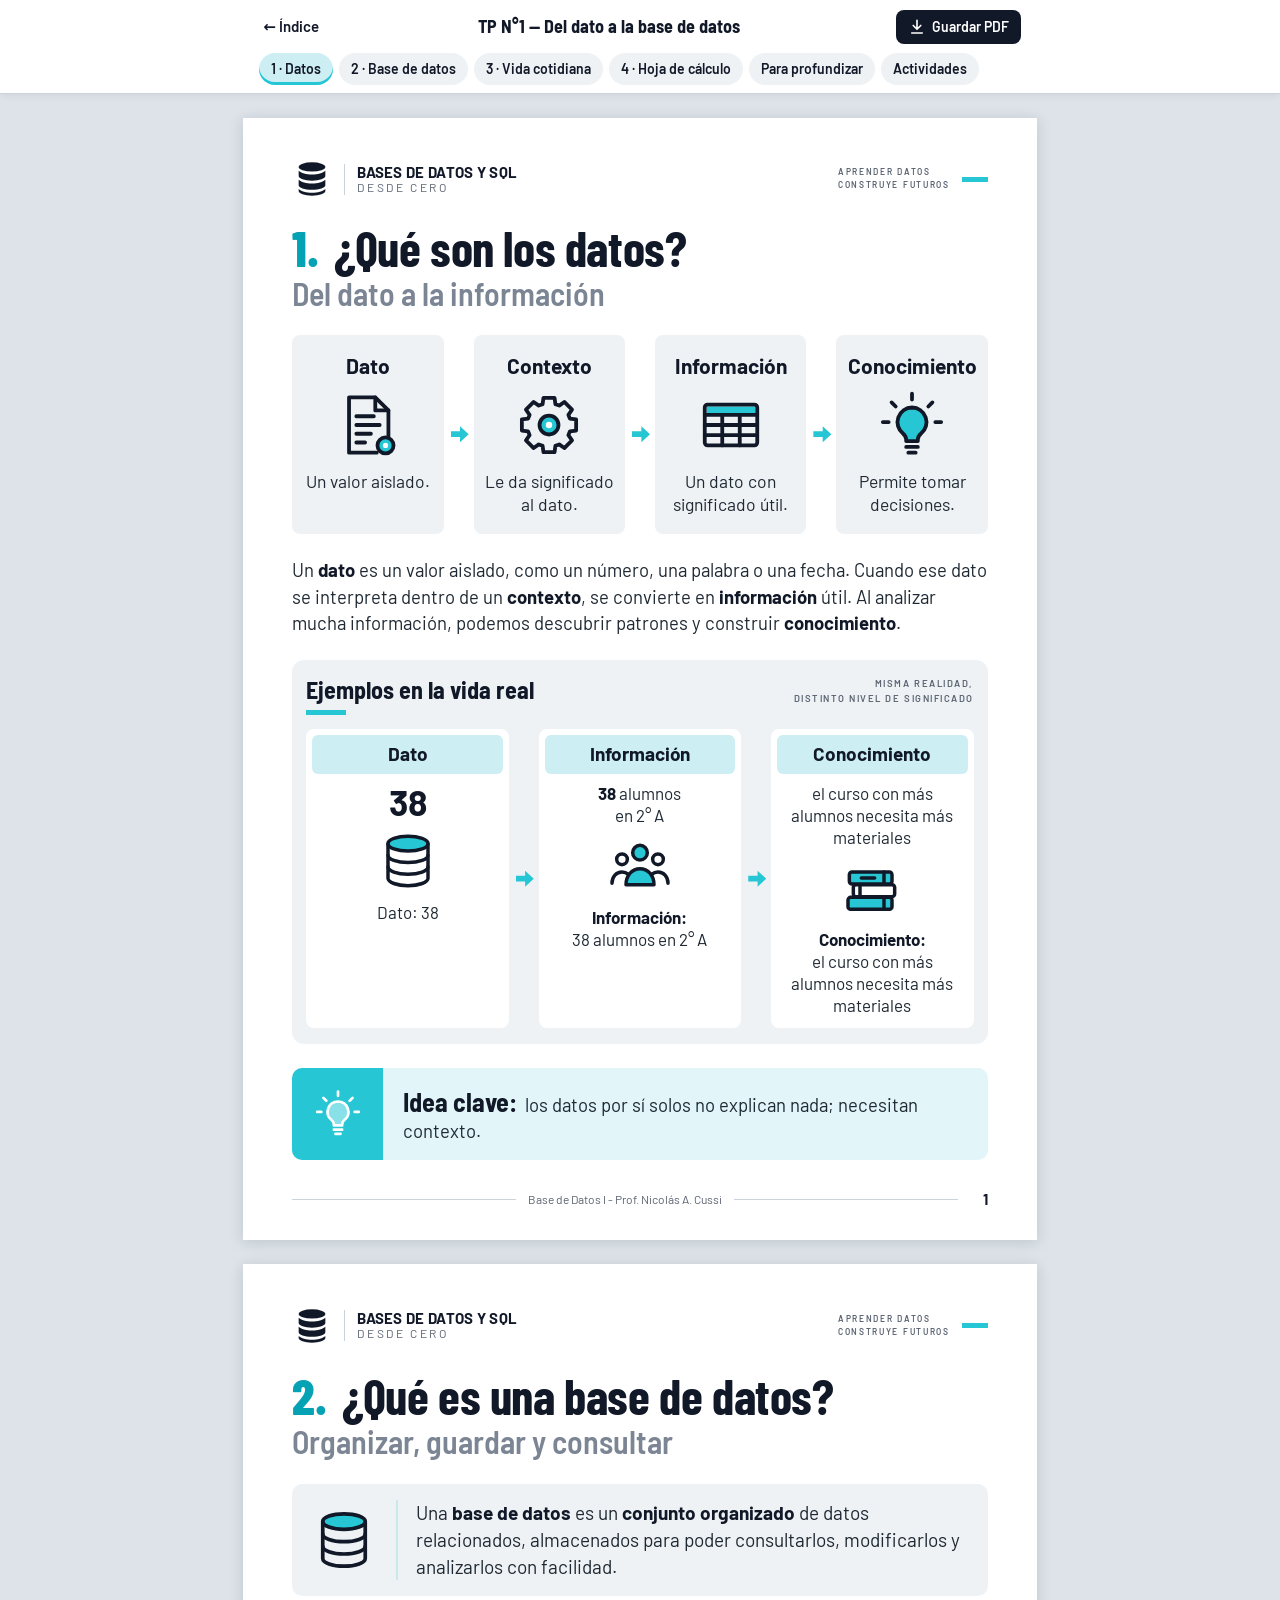
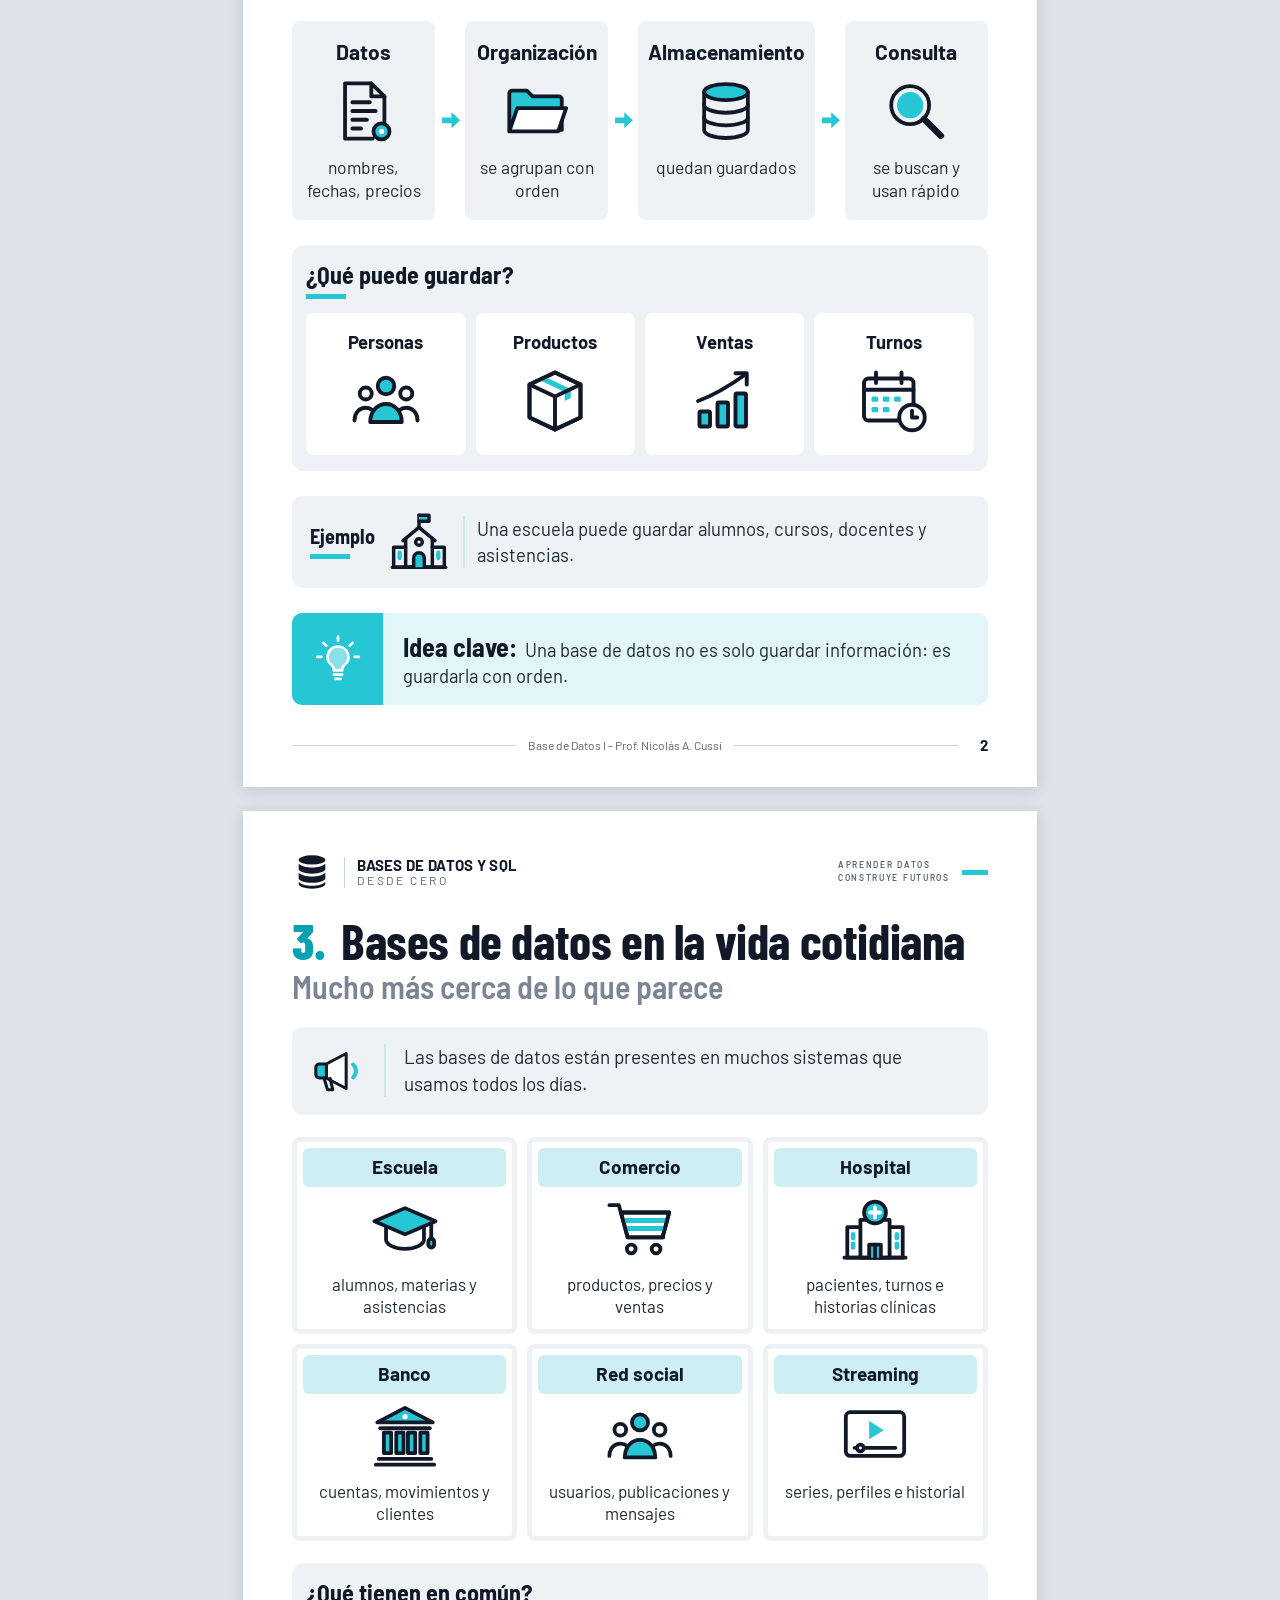
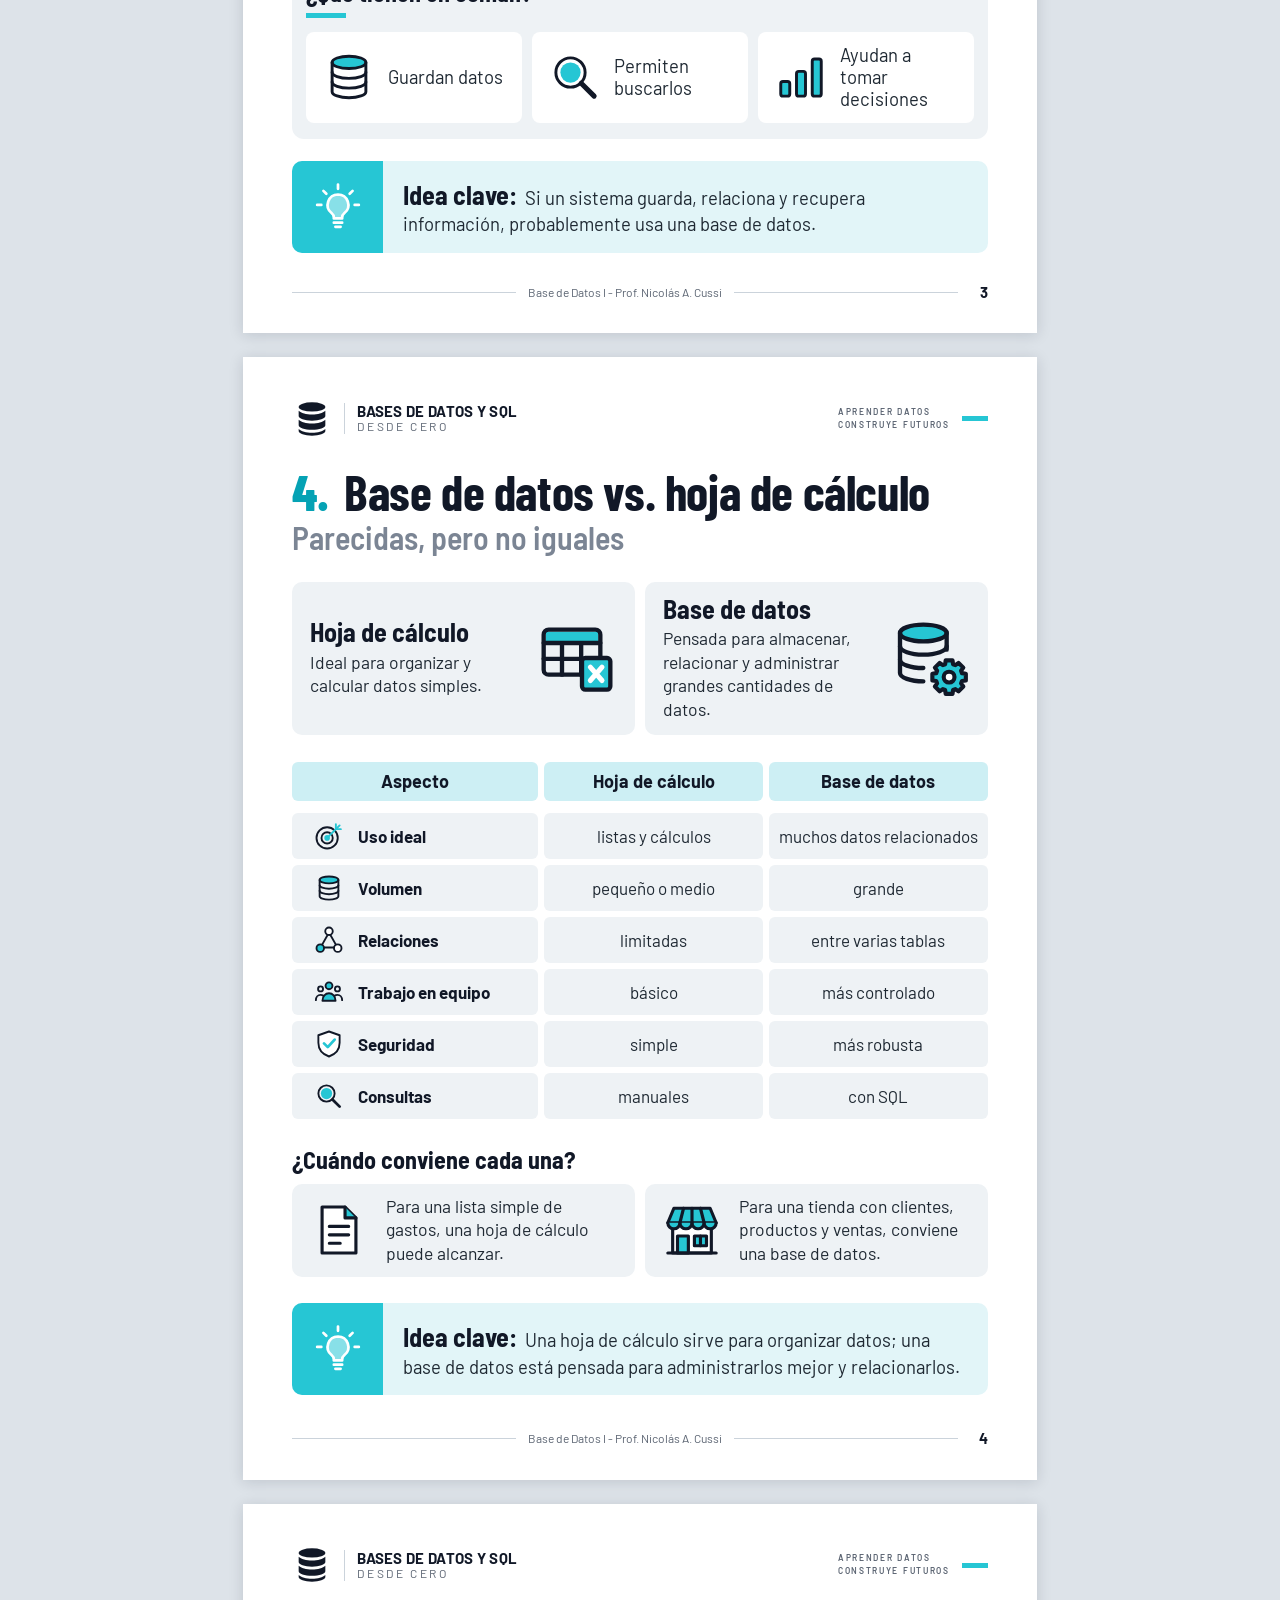
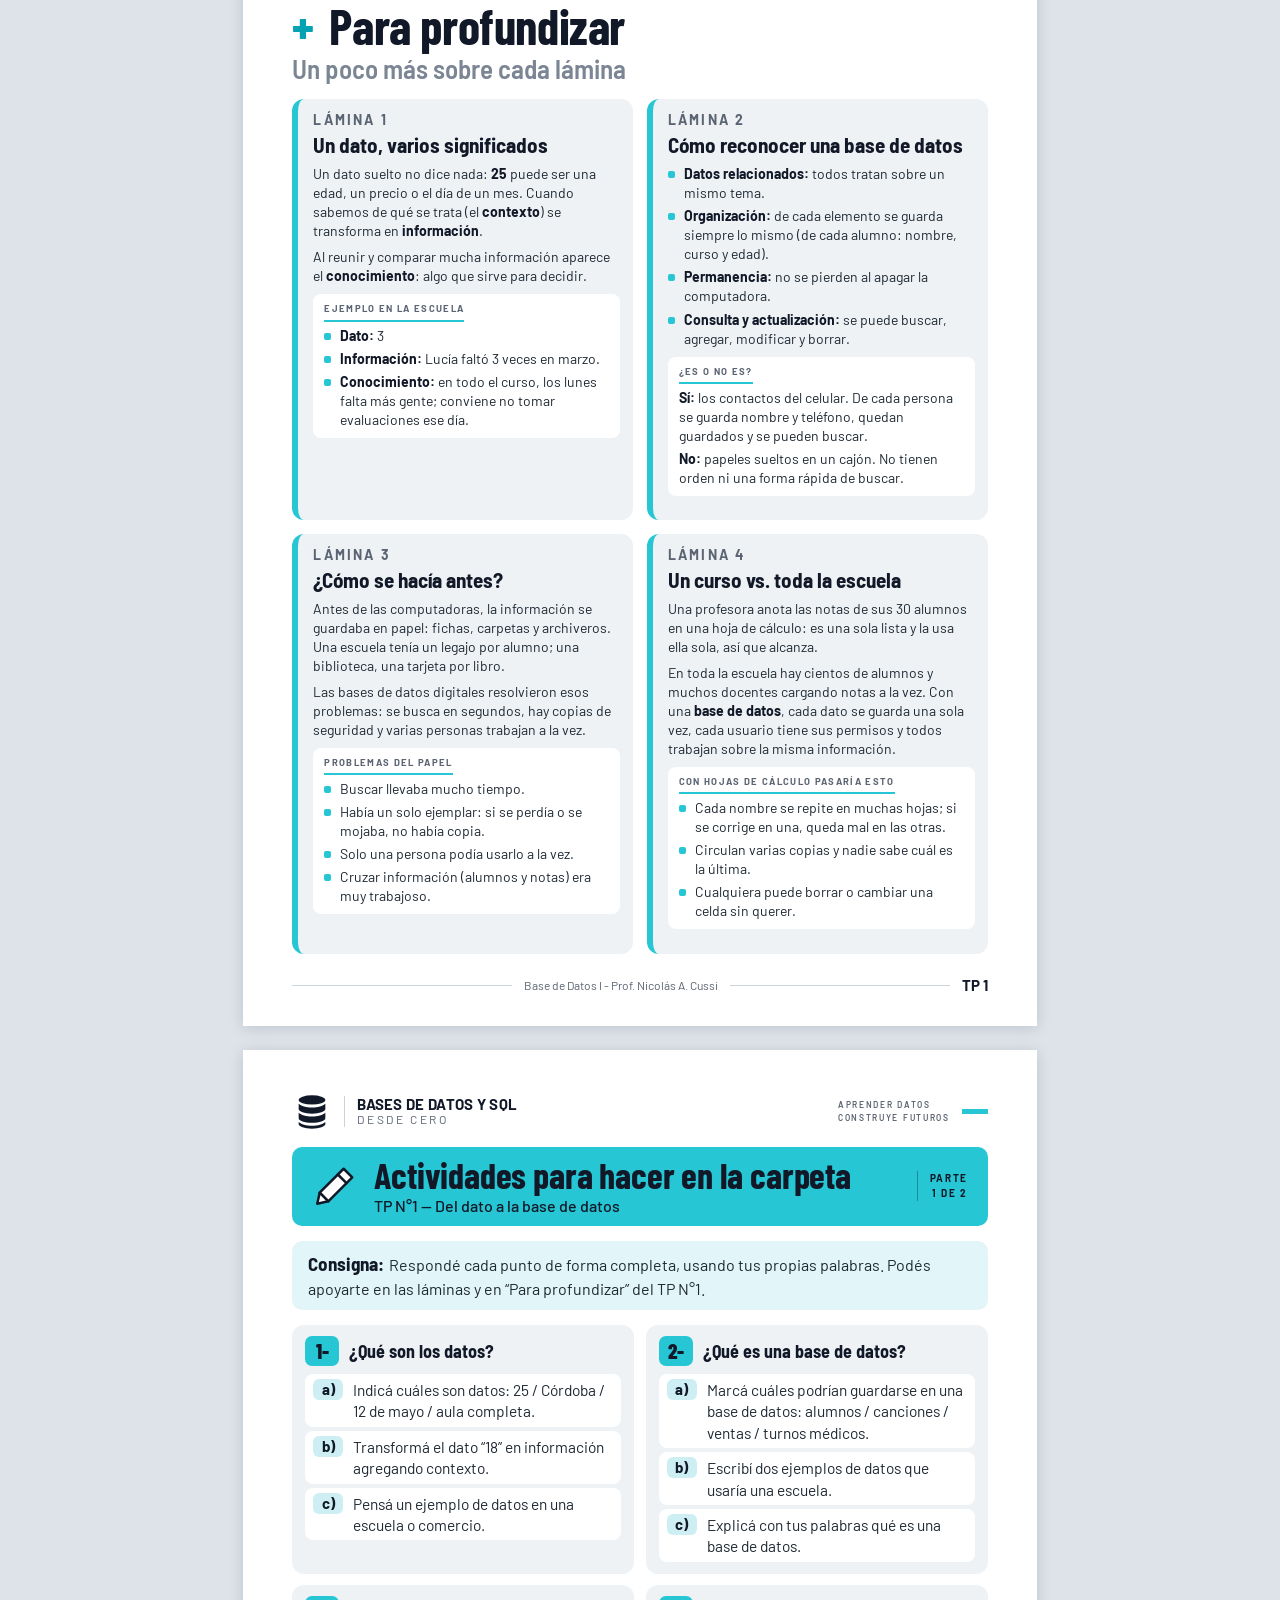
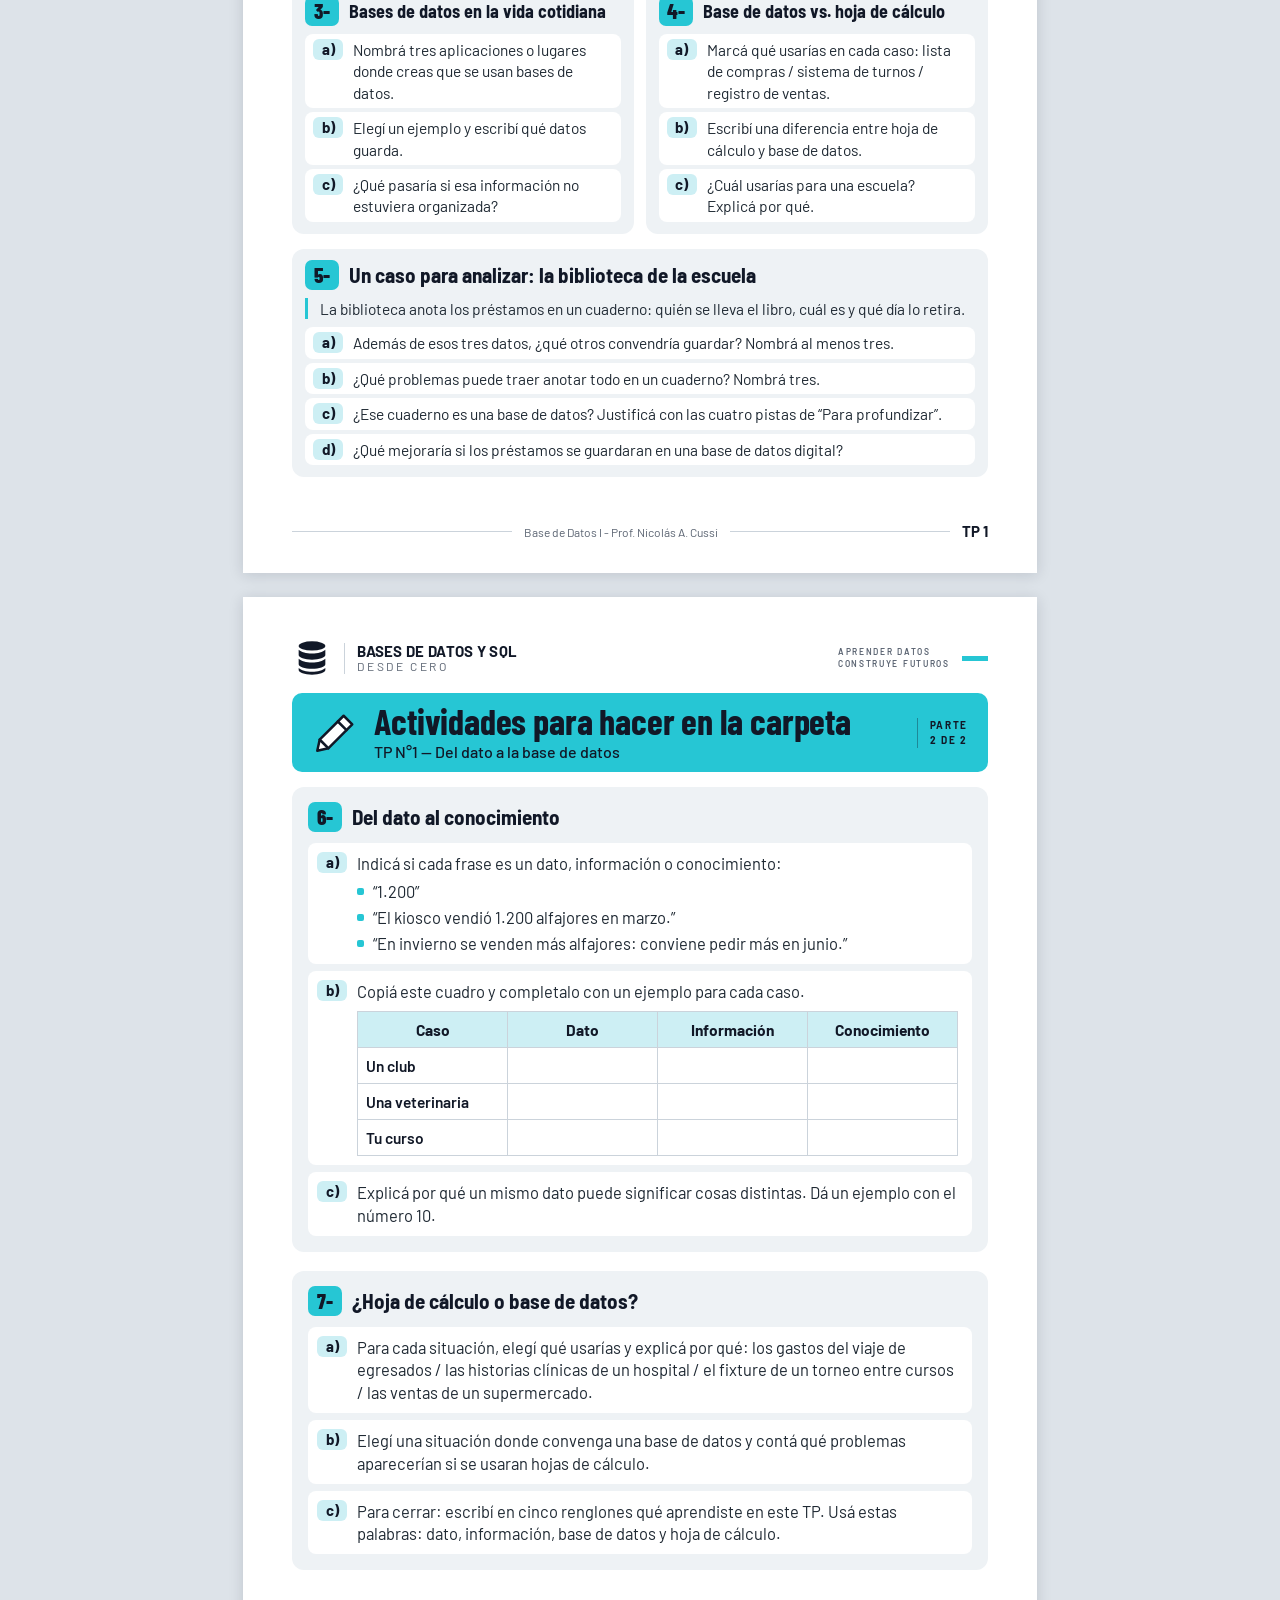
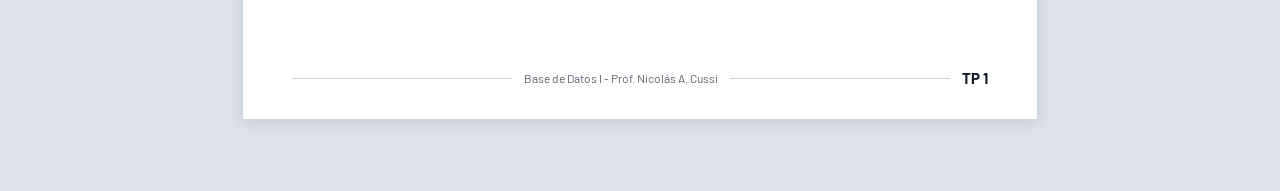
==== unidades/tp01.html @ d0323ce8 "Add files via upload" ====
<!DOCTYPE html>
<html lang="es-AR">
<head>
  <meta charset="utf-8">
  <meta name="viewport" content="width=device-width, initial-scale=1">
  <title>TP N°1 — Del dato a la base de datos · Base de Datos I</title>
  <meta name="description" content="TP N°1 de Base de Datos I: qué son los datos, qué es una base de datos, dónde se usan y en qué se diferencia de una hoja de cálculo. Prof. Nicolás A. Cussi.">
  <meta name="theme-color" content="#26C6D4">
  <link rel="preload" href="../assets/fonts/barlow-latin-400-normal.woff2" as="font" type="font/woff2" crossorigin>
  <link rel="preload" href="../assets/fonts/barlow-semi-condensed-latin-700-normal.woff2" as="font" type="font/woff2" crossorigin>
  <link rel="stylesheet" href="../assets/css/estilos.css">
</head>
<body data-tp="1">

<!-- ====== Íconos (SVG simples, rehechos a partir del PDF) ====== -->
<svg width="0" height="0" style="position:absolute" aria-hidden="true" focusable="false">
  <defs>
    <symbol id="i-db-solido" viewBox="0 0 48 48">
      <g style="fill:currentColor;stroke:none">
        <ellipse cx="24" cy="9.5" rx="16" ry="5.5"/>
        <path d="M8 14c2.8 2.9 9.1 4.5 16 4.5S37.2 16.9 40 14v6.5c0 3-7.2 5.5-16 5.5S8 23.5 8 20.5z"/>
        <path d="M8 25c2.8 2.9 9.1 4.5 16 4.5S37.2 27.9 40 25v6.5c0 3-7.2 5.5-16 5.5S8 34.5 8 31.5z"/>
        <path d="M8 36c2.8 2.9 9.1 4.5 16 4.5S37.2 38.9 40 36v2.5c0 3-7.2 5.5-16 5.5S8 41.5 8 38.5z"/>
      </g>
    </symbol>
    <symbol id="i-db" viewBox="0 0 48 48">
      <ellipse cx="24" cy="11" rx="15" ry="5.5" style="fill:var(--ac)"/>
      <path d="M9 11v26c0 3 6.7 5.5 15 5.5S39 40 39 37V11"/>
      <path d="M9 19.7c0 3 6.7 5.5 15 5.5s15-2.5 15-5.5M9 28.4c0 3 6.7 5.5 15 5.5s15-2.5 15-5.5"/>
    </symbol>
    <symbol id="i-doc" viewBox="0 0 48 48">
      <path d="M30 43H11V5h18l9 9v19"/>
      <path d="M29 5v9h9"/>
      <path d="M16 18h12M16 24h16M16 30h10M16 36h6"/>
      <circle cx="36" cy="38" r="5.5" style="fill:var(--ac)"/>
      <circle cx="36" cy="38" r="1.8" style="fill:#fff;stroke:none"/>
    </symbol>
    <symbol id="i-engranaje" viewBox="0 0 48 48">
      <path d="M38.3 19.6 42.6 20.2 42.6 27.8 38.3 28.4 37.3 31 39.8 34.5 34.5 39.8 31 37.3 28.4 38.3 27.8 42.6 20.2 42.6 19.6 38.3 17 37.3 13.5 39.8 8.2 34.5 10.7 31 9.7 28.4 5.4 27.8 5.4 20.2 9.7 19.6 10.7 17 8.2 13.5 13.5 8.2 17 10.7 19.6 9.7 20.2 5.4 27.8 5.4 28.4 9.7 31 10.7 34.5 8.2 39.8 13.5 37.3 17Z"/>
      <circle cx="24" cy="24" r="6.5" style="fill:var(--ac)"/>
      <circle cx="24" cy="24" r="2.2" style="fill:#fff;stroke:none"/>
    </symbol>
    <symbol id="i-tabla" viewBox="0 0 48 48">
      <path d="M7.3 11.3h33.4V17H7.3z" style="fill:var(--ac);stroke:none"/>
      <rect x="6" y="10" width="36" height="28" rx="2"/>
      <path d="M6 17h36M6 24h36M6 31h36M18 17v21M30 17v21"/>
    </symbol>
    <symbol id="i-foco" viewBox="0 0 48 48">
      <path d="M24 2.5v4M10 8.5l2.8 2.8M38 8.5l-2.8 2.8M4 22h4M40 22h4"/>
      <path d="M24 12a10 10 0 0 0-6.2 17.8c1.4 1.2 2.2 2.6 2.2 4.2v1h8v-1c0-1.6.8-3 2.2-4.2A10 10 0 0 0 24 12z" style="fill:var(--ac)"/>
      <path d="M20 39h8M21.5 43h5"/>
    </symbol>
    <symbol id="i-personas" viewBox="0 0 48 48">
      <circle cx="10.5" cy="19" r="4"/>
      <path d="M3 37c0-5 3.3-8.5 7.5-8.5 1.9 0 3.4.6 4.6 1.6"/>
      <circle cx="37.5" cy="19" r="4"/>
      <path d="M45 37c0-5-3.3-8.5-7.5-8.5-1.9 0-3.4.6-4.6 1.6"/>
      <circle cx="24" cy="14" r="5.5" style="fill:var(--ac)"/>
      <path d="M13.5 38c0-7 4.7-12 10.5-12s10.5 5 10.5 12z" style="fill:var(--ac)"/>
    </symbol>
    <symbol id="i-libros" viewBox="0 0 48 48">
      <rect x="6" y="31" width="33" height="9" rx="2" style="fill:var(--ac)"/>
      <path d="M33 31v9"/>
      <rect x="10" y="21.5" width="31" height="9" rx="2" style="fill:#fff"/>
      <path d="M15 21.5v9"/>
      <rect x="7" y="12" width="32" height="9" rx="2" style="fill:var(--ac)"/>
      <path d="M33 12v9M16 16.5h10" />
    </symbol>
    <symbol id="i-carpeta" viewBox="0 0 48 48">
      <path d="M5 37V12a2 2 0 0 1 2-2h10l4 4h18a2 2 0 0 1 2 2v21z" style="fill:var(--ac)"/>
      <path d="M5 38l5.5-16H44l-5.5 16z" style="fill:#fff"/>
    </symbol>
    <symbol id="i-lupa" viewBox="0 0 48 48">
      <circle cx="20" cy="20" r="9" style="fill:var(--ac);stroke:none"/>
      <circle cx="20" cy="20" r="13"/>
      <path d="M29.5 29.5 41 41" style="stroke-width:4.5"/>
    </symbol>
    <symbol id="i-caja" viewBox="0 0 48 48">
      <path d="M24 5l17 8v22l-17 8-17-8V13z" style="fill:#fff"/>
      <path d="M13.5 10 17.5 8 34.5 16 34.5 22 30.5 24 30.5 18z" style="fill:var(--ac);stroke:none"/>
      <path d="M24 5l17 8v22l-17 8-17-8V13z"/>
      <path d="M7 13l17 8 17-8M24 21v22"/>
    </symbol>
    <symbol id="i-ventas" viewBox="0 0 48 48">
      <rect x="7" y="31" width="7" height="10" rx="1" style="fill:var(--ac)"/>
      <rect x="19" y="25" width="7" height="16" rx="1" style="fill:var(--ac)"/>
      <rect x="31" y="19" width="7" height="22" rx="1" style="fill:var(--ac)"/>
      <path d="M6 24C17 20 27 14 38 6"/>
      <path d="M31 5.5h7.5V13"/>
    </symbol>
    <symbol id="i-turnos" viewBox="0 0 48 48">
      <rect x="4" y="9" width="33" height="28" rx="3"/>
      <path d="M4 16.5h33M12 5v7M29 5v7"/>
      <g style="fill:var(--ac);stroke:none">
        <rect x="9" y="21" width="4.5" height="3.5" rx="1"/><rect x="16.5" y="21" width="4.5" height="3.5" rx="1"/><rect x="24" y="21" width="4.5" height="3.5" rx="1"/>
        <rect x="9" y="28" width="4.5" height="3.5" rx="1"/><rect x="16.5" y="28" width="4.5" height="3.5" rx="1"/>
      </g>
      <circle cx="36" cy="35" r="8.5" style="fill:#fff"/>
      <path d="M36 30.5V35h3.5"/>
    </symbol>
    <symbol id="i-escuela" viewBox="0 0 48 48">
      <path d="M24 13V4"/>
      <path d="M24 4h7.5v4.5H24" style="fill:var(--ac)"/>
      <path d="M12 23 24 13l12 10"/>
      <path d="M14 21.5V43h20V21.5"/>
      <path d="M14 28H5v15h38V28h-9"/>
      <path d="M4 43h40"/>
      <path d="M20 43v-7a4 4 0 0 1 8 0v7" style="fill:var(--ac)"/>
      <circle cx="24" cy="24" r="2.5"/>
      <path d="M9.5 32v4M38.5 32v4" style="stroke:var(--ac);stroke-width:3.2"/>
    </symbol>
    <symbol id="i-megafono" viewBox="0 0 48 48">
      <path d="M14 18l17-9v30l-17-9z" style="fill:#fff"/>
      <path d="M8 18h6v12H8a3 3 0 0 1-3-3v-6a3 3 0 0 1 3-3z" style="fill:var(--ac)"/>
      <path d="M12 30l3 10h4.5l-2.2-9.5"/>
      <path d="M37 18.5a7.5 7.5 0 0 1 0 11" style="stroke:var(--ac);stroke-width:3.4"/>
    </symbol>
    <symbol id="i-birrete" viewBox="0 0 48 48">
      <path d="M11 22v8.5c0 3.5 6 6.5 13 6.5s13-3 13-6.5V22" style="fill:#fff"/>
      <path d="M24 9 3 18l21 9 21-9z" style="fill:var(--ac)"/>
      <path d="M42 19.5V30"/>
      <rect x="40" y="30" width="4" height="6" rx="2" style="fill:var(--ac)"/>
    </symbol>
    <symbol id="i-carrito" viewBox="0 0 48 48">
      <path d="M11 12h33l-4.5 17H15.5z" style="fill:#fff"/>
      <path d="M12.6 17.5h29.6M14 23h26.7" style="stroke:var(--ac);stroke-width:3.4"/>
      <path d="M3 7h6.5l6 22H40"/>
      <path d="M11 12h33l-4.5 17"/>
      <circle cx="18" cy="37" r="3"/><circle cx="35" cy="37" r="3"/>
    </symbol>
    <symbol id="i-hospital" viewBox="0 0 48 48">
      <path d="M14 22H5v21h38V22h-9" style="fill:#fff"/>
      <rect x="14" y="17" width="20" height="26" style="fill:#fff"/>
      <path d="M3 43h42"/>
      <path d="M20 43v-9h8v9" style="fill:var(--ac)"/>
      <path d="M24 34v9"/>
      <path d="M9 27v2.5M9 33.5V36M39 27v2.5M39 33.5V36" style="stroke:var(--ac);stroke-width:3.2"/>
      <circle cx="24" cy="12" r="7.5" style="fill:var(--ac)"/>
      <path d="M24 8.5v7M20.5 12h7" style="stroke:#fff;stroke-width:2.6"/>
    </symbol>
    <symbol id="i-banco" viewBox="0 0 48 48">
      <path d="M24 4 5 14h38z" style="fill:var(--ac)"/>
      <circle cx="24" cy="10" r="1.8" style="fill:#fff;stroke:none"/>
      <path d="M7 18h34"/>
      <g style="fill:var(--ac)">
        <rect x="9.5" y="21" width="5" height="14"/><rect x="18" y="21" width="5" height="14"/>
        <rect x="26" y="21" width="5" height="14"/><rect x="34.5" y="21" width="5" height="14"/>
      </g>
      <path d="M6 39h36M4 43h40"/>
    </symbol>
    <symbol id="i-streaming" viewBox="0 0 48 48">
      <rect x="4" y="7" width="40" height="30" rx="3"/>
      <path d="M20 13v12.5L30 19.3z" style="fill:var(--ac);stroke:none"/>
      <path d="M10 31.5h28"/>
      <circle cx="14" cy="31.5" r="2.3" style="fill:#fff"/>
    </symbol>
    <symbol id="i-barras" viewBox="0 0 48 48">
      <rect x="6" y="28" width="8" height="13" rx="2" style="fill:var(--ac)"/>
      <rect x="20" y="19" width="8" height="22" rx="2" style="fill:var(--ac)"/>
      <rect x="34" y="8" width="8" height="33" rx="2" style="fill:var(--ac)"/>
    </symbol>
    <symbol id="i-planilla" viewBox="0 0 48 48">
      <path d="M5.3 8.3h31.4V15H5.3z" style="fill:var(--ac);stroke:none"/>
      <rect x="4" y="7" width="34" height="27" rx="3"/>
      <path d="M4 15h34M4 24.5h34M15 15v19M26.5 15v19"/>
      <rect x="27" y="24" width="17" height="19" rx="2" style="fill:var(--ac)"/>
      <path d="M32 29.5l7 8M39 29.5l-7 8" style="stroke:#fff;stroke-width:3"/>
    </symbol>
    <symbol id="i-db-engranaje" viewBox="0 0 48 48">
      <ellipse cx="20" cy="9" rx="14" ry="5" style="fill:var(--ac)"/>
      <path d="M6 9v24c0 2.8 6.3 5 14 5"/>
      <path d="M34 9v10"/>
      <path d="M6 17c0 2.8 6.3 5 14 5s14-2.2 14-5M6 25c0 2.8 6.3 5 14 5"/>
      <g transform="translate(22.5 22.5) scale(.54)" style="stroke-width:4.6">
        <path d="M38.3 19.6 42.6 20.2 42.6 27.8 38.3 28.4 37.3 31 39.8 34.5 34.5 39.8 31 37.3 28.4 38.3 27.8 42.6 20.2 42.6 19.6 38.3 17 37.3 13.5 39.8 8.2 34.5 10.7 31 9.7 28.4 5.4 27.8 5.4 20.2 9.7 19.6 10.7 17 8.2 13.5 13.5 8.2 17 10.7 19.6 9.7 20.2 5.4 27.8 5.4 28.4 9.7 31 10.7 34.5 8.2 39.8 13.5 37.3 17Z" style="fill:var(--ac)"/>
        <circle cx="24" cy="24" r="6" style="fill:#fff"/>
      </g>
    </symbol>
    <symbol id="i-objetivo" viewBox="0 0 48 48">
      <circle cx="21" cy="27" r="17"/>
      <circle cx="21" cy="27" r="9"/>
      <circle cx="21" cy="27" r="3" style="fill:var(--ac);stroke:var(--ac)"/>
      <path d="M21 27 41 7" style="stroke:var(--ac)"/>
      <path d="M35 5v8h8" style="stroke:var(--ac)"/>
    </symbol>
    <symbol id="i-nodos" viewBox="0 0 48 48">
      <path d="M24 12 11 35M24 12l13 23M11 36h26"/>
      <circle cx="24" cy="10" r="6" style="fill:#fff"/>
      <circle cx="10" cy="37" r="6" style="fill:var(--ac)"/>
      <circle cx="38" cy="37" r="6" style="fill:#fff"/>
    </symbol>
    <symbol id="i-escudo" viewBox="0 0 48 48">
      <path d="M24 4 7 10v12c0 11 7 18.500 17 22 10-3.500 17-11 17-22V10z" style="fill:#fff"/>
      <path d="M16 23l6 6 11-12" style="stroke:var(--ac);stroke-width:4.5"/>
    </symbol>
    <symbol id="i-hoja" viewBox="0 0 48 48">
      <path d="M10 5h19l9 9v29H10z" style="fill:#fff"/>
      <path d="M29 5v9h9" style="fill:var(--ac)"/>
      <path d="M16 21h16M16 28h16M16 35h9"/>
    </symbol>
    <symbol id="i-tienda" viewBox="0 0 48 48">
      <path d="M8 22v21h32V22" style="fill:#fff"/>
      <path d="M9 6h30l5 12H4z" style="fill:var(--ac)"/>
      <path d="M4 18a5 5 0 0 0 10 0 5 5 0 0 0 10 0 5 5 0 0 0 10 0 5 5 0 0 0 10 0" style="fill:var(--ac)"/>
      <path d="M17 6l-3 12M24 6v12M31 6l3 12"/>
      <rect x="12" y="29" width="9" height="14" style="fill:var(--ac)"/>
      <rect x="26" y="29" width="10" height="8" style="fill:var(--ac)"/>
      <path d="M31 29v8M4 43h40"/>
    </symbol>
    <symbol id="i-lapiz" viewBox="0 0 48 48">
      <path d="M33 6l9 9-25 25-9-9z" style="fill:var(--ac)"/>
      <path d="M8 31 5.5 42.5 17 40z" style="fill:#fff"/>
      <path d="M27 12l9 9"/>
    </symbol>
    <symbol id="i-descarga" viewBox="0 0 24 24">
      <path d="M12 3v12M7 10l5 5 5-5M5 20h14"/>
    </symbol>
  </defs>
</svg>

<a class="saltar" href="#contenido">Saltar al contenido</a>

<header class="barra">
  <div class="barra__fila">
    <a class="barra__volver" href="../index.html">← Índice</a>
    <span class="barra__titulo">TP N°1 — Del dato a la base de datos</span>
    <button class="boton" type="button" data-imprimir aria-label="Guardar en PDF">
      <svg aria-hidden="true" focusable="false"><use href="#i-descarga"/></svg><span><span class="boton__largo">Guardar </span>PDF</span>
    </button>
  </div>
  <nav class="partes" aria-label="Partes del TP N°1">
    <a href="#pag-1">1 · Datos</a>
    <a href="#pag-2">2 · Base de datos</a>
    <a href="#pag-3">3 · Vida cotidiana</a>
    <a href="#pag-4">4 · Hoja de cálculo</a>
    <a href="#profundizar">Para profundizar</a>
    <a href="#actividades">Actividades</a>
  </nav>
</header>

<main id="contenido" class="laminas">
  <h1 class="sr-only">TP N°1 — Del dato a la base de datos</h1>

  <!-- =================== LÁMINA 1 =================== -->
  <article class="lamina" id="pag-1" aria-labelledby="t1">
    <div class="cab" aria-hidden="true">
      <svg class="cab__logo"><use href="#i-db-solido"/></svg>
      <div class="cab__marca"><b>BASES DE DATOS Y SQL</b><span>DESDE CERO</span></div>
      <div class="cab__lema">APRENDER DATOS<br>CONSTRUYE FUTUROS</div>
      <span class="cab__raya"></span>
    </div>

    <div class="tit">
      <h2 class="tit__h" id="t1"><span class="tit__num">1.</span> ¿Qué son los datos?</h2>
      <p class="tit__sub">Del dato a la información</p>
    </div>

    <ol class="secuencia">
      <li class="paso"><h3>Dato</h3><svg class="ico" aria-hidden="true" focusable="false"><use href="#i-doc"/></svg><p>Un valor aislado.</p></li>
      <li class="paso"><h3>Contexto</h3><svg class="ico" aria-hidden="true" focusable="false"><use href="#i-engranaje"/></svg><p>Le da significado al dato.</p></li>
      <li class="paso"><h3>Información</h3><svg class="ico" aria-hidden="true" focusable="false"><use href="#i-tabla"/></svg><p>Un dato con significado útil.</p></li>
      <li class="paso"><h3>Conocimiento</h3><svg class="ico" aria-hidden="true" focusable="false"><use href="#i-foco"/></svg><p>Permite tomar decisiones.</p></li>
    </ol>

    <p class="texto">Un <strong>dato</strong> es un valor aislado, como un número, una palabra o una fecha. Cuando ese dato se interpreta dentro de un <strong>contexto</strong>, se convierte en <strong>información</strong> útil. Al analizar mucha información, podemos descubrir patrones y construir <strong>conocimiento</strong>.</p>

    <section class="panel" aria-labelledby="ej1">
      <div class="panel__cab">
        <h3 class="subtitulo" id="ej1">Ejemplos en la vida real</h3>
        <p class="panel__nota">Misma realidad,<br>distinto nivel de significado</p>
      </div>
      <ol class="secuencia ejemplos">
        <li class="tarjeta">
          <h4 class="tarjeta__cab">Dato</h4>
          <p class="grande">38</p>
          <svg class="ico ico--l" aria-hidden="true" focusable="false"><use href="#i-db"/></svg>
          <p>Dato: 38</p>
        </li>
        <li class="tarjeta">
          <h4 class="tarjeta__cab">Información</h4>
          <p><strong>38</strong> alumnos<br>en 2° A</p>
          <svg class="ico ico--l" aria-hidden="true" focusable="false"><use href="#i-personas"/></svg>
          <p><strong>Información:</strong><br>38 alumnos en 2° A</p>
        </li>
        <li class="tarjeta">
          <h4 class="tarjeta__cab">Conocimiento</h4>
          <p>el curso con más alumnos necesita más materiales</p>
          <svg class="ico ico--l" aria-hidden="true" focusable="false"><use href="#i-libros"/></svg>
          <p><strong>Conocimiento:</strong><br>el curso con más alumnos necesita más materiales</p>
        </li>
      </ol>
    </section>

    <aside class="idea" aria-label="Idea clave">
      <span class="idea__ico"><svg class="ico" aria-hidden="true" focusable="false"><use href="#i-foco"/></svg></span>
      <p><strong>Idea clave:</strong> los datos por sí solos no explican nada; necesitan contexto.</p>
    </aside>

    <footer class="pie">
      <span class="pie__linea"></span>
      <span>Base de Datos I - Prof. Nicolás A. Cussi</span>
      <span class="pie__linea"></span>
      <span class="pie__num" aria-label="Página 1">1</span>
    </footer>
  </article>

  <!-- =================== LÁMINA 2 =================== -->
  <article class="lamina" id="pag-2" aria-labelledby="t2">
    <div class="cab" aria-hidden="true">
      <svg class="cab__logo"><use href="#i-db-solido"/></svg>
      <div class="cab__marca"><b>BASES DE DATOS Y SQL</b><span>DESDE CERO</span></div>
      <div class="cab__lema">APRENDER DATOS<br>CONSTRUYE FUTUROS</div>
      <span class="cab__raya"></span>
    </div>

    <div class="tit">
      <h2 class="tit__h" id="t2"><span class="tit__num">2.</span> ¿Qué es una base de datos?</h2>
      <p class="tit__sub">Organizar, guardar y consultar</p>
    </div>

    <div class="intro">
      <svg class="ico ico--xl" aria-hidden="true" focusable="false"><use href="#i-db"/></svg>
      <p>Una <strong>base de datos</strong> es un <strong>conjunto organizado</strong> de datos relacionados, almacenados para poder consultarlos, modificarlos y analizarlos con facilidad.</p>
    </div>

    <ol class="secuencia">
      <li class="paso"><h3>Datos</h3><svg class="ico" aria-hidden="true" focusable="false"><use href="#i-doc"/></svg><p>nombres, fechas, precios</p></li>
      <li class="paso"><h3>Organización</h3><svg class="ico" aria-hidden="true" focusable="false"><use href="#i-carpeta"/></svg><p>se agrupan con orden</p></li>
      <li class="paso"><h3>Almacenamiento</h3><svg class="ico" aria-hidden="true" focusable="false"><use href="#i-db"/></svg><p>quedan guardados</p></li>
      <li class="paso"><h3>Consulta</h3><svg class="ico" aria-hidden="true" focusable="false"><use href="#i-lupa"/></svg><p>se buscan y usan rápido</p></li>
    </ol>

    <section class="panel" aria-labelledby="g2">
      <div class="panel__cab"><h3 class="subtitulo" id="g2">¿Qué puede guardar?</h3></div>
      <ul class="mosaico">
        <li>Personas<svg class="ico ico--xl" aria-hidden="true" focusable="false"><use href="#i-personas"/></svg></li>
        <li>Productos<svg class="ico ico--xl" aria-hidden="true" focusable="false"><use href="#i-caja"/></svg></li>
        <li>Ventas<svg class="ico ico--xl" aria-hidden="true" focusable="false"><use href="#i-ventas"/></svg></li>
        <li>Turnos<svg class="ico ico--xl" aria-hidden="true" focusable="false"><use href="#i-turnos"/></svg></li>
      </ul>
    </section>

    <div class="ejemplo">
      <h3 class="subtitulo">Ejemplo</h3>
      <svg class="ico ico--l" aria-hidden="true" focusable="false"><use href="#i-escuela"/></svg>
      <p>Una escuela puede guardar alumnos, cursos, docentes y asistencias.</p>
    </div>

    <aside class="idea" aria-label="Idea clave">
      <span class="idea__ico"><svg class="ico" aria-hidden="true" focusable="false"><use href="#i-foco"/></svg></span>
      <p><strong>Idea clave:</strong> Una base de datos no es solo guardar información: es guardarla con orden.</p>
    </aside>

    <footer class="pie">
      <span class="pie__linea"></span>
      <span>Base de Datos I - Prof. Nicolás A. Cussi</span>
      <span class="pie__linea"></span>
      <span class="pie__num" aria-label="Página 2">2</span>
    </footer>
  </article>

  <!-- =================== LÁMINA 3 =================== -->
  <article class="lamina" id="pag-3" aria-labelledby="t3">
    <div class="cab" aria-hidden="true">
      <svg class="cab__logo"><use href="#i-db-solido"/></svg>
      <div class="cab__marca"><b>BASES DE DATOS Y SQL</b><span>DESDE CERO</span></div>
      <div class="cab__lema">APRENDER DATOS<br>CONSTRUYE FUTUROS</div>
      <span class="cab__raya"></span>
    </div>

    <div class="tit">
      <h2 class="tit__h" id="t3"><span class="tit__num">3.</span> Bases de datos en la vida cotidiana</h2>
      <p class="tit__sub">Mucho más cerca de lo que parece</p>
    </div>

    <div class="intro">
      <svg class="ico ico--l" aria-hidden="true" focusable="false"><use href="#i-megafono"/></svg>
      <p>Las bases de datos están presentes en muchos sistemas que usamos todos los días.</p>
    </div>

    <ul class="ambitos">
      <li class="tarjeta"><h3 class="tarjeta__cab">Escuela</h3><svg class="ico ico--xl" aria-hidden="true" focusable="false"><use href="#i-birrete"/></svg><p>alumnos, materias y asistencias</p></li>
      <li class="tarjeta"><h3 class="tarjeta__cab">Comercio</h3><svg class="ico ico--xl" aria-hidden="true" focusable="false"><use href="#i-carrito"/></svg><p>productos, precios y ventas</p></li>
      <li class="tarjeta"><h3 class="tarjeta__cab">Hospital</h3><svg class="ico ico--xl" aria-hidden="true" focusable="false"><use href="#i-hospital"/></svg><p>pacientes, turnos e historias clínicas</p></li>
      <li class="tarjeta"><h3 class="tarjeta__cab">Banco</h3><svg class="ico ico--xl" aria-hidden="true" focusable="false"><use href="#i-banco"/></svg><p>cuentas, movimientos y clientes</p></li>
      <li class="tarjeta"><h3 class="tarjeta__cab">Red social</h3><svg class="ico ico--xl" aria-hidden="true" focusable="false"><use href="#i-personas"/></svg><p>usuarios, publicaciones y mensajes</p></li>
      <li class="tarjeta"><h3 class="tarjeta__cab">Streaming</h3><svg class="ico ico--xl" aria-hidden="true" focusable="false"><use href="#i-streaming"/></svg><p>series, perfiles e historial</p></li>
    </ul>

    <section class="panel" aria-labelledby="c3">
      <div class="panel__cab"><h3 class="subtitulo" id="c3">¿Qué tienen en común?</h3></div>
      <ul class="comun">
        <li><svg class="ico" aria-hidden="true" focusable="false"><use href="#i-db"/></svg>Guardan datos</li>
        <li><svg class="ico" aria-hidden="true" focusable="false"><use href="#i-lupa"/></svg>Permiten buscarlos</li>
        <li><svg class="ico" aria-hidden="true" focusable="false"><use href="#i-barras"/></svg>Ayudan a tomar decisiones</li>
      </ul>
    </section>

    <aside class="idea" aria-label="Idea clave">
      <span class="idea__ico"><svg class="ico" aria-hidden="true" focusable="false"><use href="#i-foco"/></svg></span>
      <p><strong>Idea clave:</strong> Si un sistema guarda, relaciona y recupera información, probablemente usa una base de datos.</p>
    </aside>

    <footer class="pie">
      <span class="pie__linea"></span>
      <span>Base de Datos I - Prof. Nicolás A. Cussi</span>
      <span class="pie__linea"></span>
      <span class="pie__num" aria-label="Página 3">3</span>
    </footer>
  </article>

  <!-- =================== LÁMINA 4 =================== -->
  <article class="lamina" id="pag-4" aria-labelledby="t4">
    <div class="cab" aria-hidden="true">
      <svg class="cab__logo"><use href="#i-db-solido"/></svg>
      <div class="cab__marca"><b>BASES DE DATOS Y SQL</b><span>DESDE CERO</span></div>
      <div class="cab__lema">APRENDER DATOS<br>CONSTRUYE FUTUROS</div>
      <span class="cab__raya"></span>
    </div>

    <div class="tit">
      <h2 class="tit__h" id="t4"><span class="tit__num">4.</span> Base de datos vs. hoja de cálculo</h2>
      <p class="tit__sub">Parecidas, pero no iguales</p>
    </div>

    <ul class="comparar">
      <li><div><h3>Hoja de cálculo</h3><p>Ideal para organizar y calcular datos simples.</p></div><svg class="ico ico--xl" aria-hidden="true" focusable="false"><use href="#i-planilla"/></svg></li>
      <li><div><h3>Base de datos</h3><p>Pensada para almacenar, relacionar y administrar grandes cantidades de datos.</p></div><svg class="ico ico--xl" aria-hidden="true" focusable="false"><use href="#i-db-engranaje"/></svg></li>
    </ul>

    <table class="tabla-comp">
      <caption class="sr-only">Comparación entre una hoja de cálculo y una base de datos</caption>
      <thead>
        <tr><th scope="col">Aspecto</th><th scope="col">Hoja de cálculo</th><th scope="col">Base de datos</th></tr>
      </thead>
      <tbody>
        <tr><th scope="row"><span><svg class="ico" aria-hidden="true" focusable="false"><use href="#i-objetivo"/></svg>Uso ideal</span></th><td>listas y cálculos</td><td>muchos datos relacionados</td></tr>
        <tr><th scope="row"><span><svg class="ico" aria-hidden="true" focusable="false"><use href="#i-db"/></svg>Volumen</span></th><td>pequeño o medio</td><td>grande</td></tr>
        <tr><th scope="row"><span><svg class="ico" aria-hidden="true" focusable="false"><use href="#i-nodos"/></svg>Relaciones</span></th><td>limitadas</td><td>entre varias tablas</td></tr>
        <tr><th scope="row"><span><svg class="ico" aria-hidden="true" focusable="false"><use href="#i-personas"/></svg>Trabajo en equipo</span></th><td>básico</td><td>más controlado</td></tr>
        <tr><th scope="row"><span><svg class="ico" aria-hidden="true" focusable="false"><use href="#i-escudo"/></svg>Seguridad</span></th><td>simple</td><td>más robusta</td></tr>
        <tr><th scope="row"><span><svg class="ico" aria-hidden="true" focusable="false"><use href="#i-lupa"/></svg>Consultas</span></th><td>manuales</td><td>con SQL</td></tr>
      </tbody>
    </table>

    <section aria-labelledby="c4">
      <h3 class="subtitulo sin-raya" id="c4">¿Cuándo conviene cada una?</h3>
      <ul class="cuando">
        <li><svg class="ico ico--l" aria-hidden="true" focusable="false"><use href="#i-hoja"/></svg><span>Para una lista simple de gastos, una hoja de cálculo puede alcanzar.</span></li>
        <li><svg class="ico ico--l" aria-hidden="true" focusable="false"><use href="#i-tienda"/></svg><span>Para una tienda con clientes, productos y ventas, conviene una base de datos.</span></li>
      </ul>
    </section>

    <aside class="idea" aria-label="Idea clave">
      <span class="idea__ico"><svg class="ico" aria-hidden="true" focusable="false"><use href="#i-foco"/></svg></span>
      <p><strong>Idea clave:</strong> Una hoja de cálculo sirve para organizar datos; una base de datos está pensada para administrarlos mejor y relacionarlos.</p>
    </aside>

    <footer class="pie">
      <span class="pie__linea"></span>
      <span>Base de Datos I - Prof. Nicolás A. Cussi</span>
      <span class="pie__linea"></span>
      <span class="pie__num" aria-label="Página 4">4</span>
    </footer>
  </article>

  <!-- =================== PARA PROFUNDIZAR (contenido nuevo, no está en el PDF) =================== -->
  <article class="lamina lamina--pf" id="profundizar" aria-labelledby="tpf" data-origen="nuevo">
    <div class="cab" aria-hidden="true">
      <svg class="cab__logo"><use href="#i-db-solido"/></svg>
      <div class="cab__marca"><b>BASES DE DATOS Y SQL</b><span>DESDE CERO</span></div>
      <div class="cab__lema">APRENDER DATOS<br>CONSTRUYE FUTUROS</div>
      <span class="cab__raya"></span>
    </div>

    <div class="tit">
      <h2 class="tit__h" id="tpf"><span class="tit__num">+</span> Para profundizar</h2>
      <p class="tit__sub">Un poco más sobre cada lámina</p>
    </div>

    <div class="pf-grid">
    <section class="pf" aria-labelledby="pf1">
      <p class="pf__etiqueta">Lámina 1</p>
      <h3 class="pf__titulo" id="pf1">Un dato, varios significados</h3>
      <div class="pf__cols">
        <div class="pf__texto">
          <p>Un dato suelto no dice nada: <strong>25</strong> puede ser una edad, un precio o el día de un mes. Cuando sabemos de qué se trata (el <strong>contexto</strong>) se transforma en <strong>información</strong>.</p>
          <p>Al reunir y comparar mucha información aparece el <strong>conocimiento</strong>: algo que sirve para decidir.</p>
        </div>
        <div class="pf__caja">
          <h4>Ejemplo en la escuela</h4>
          <ul class="pf__lista">
            <li><strong>Dato:</strong> 3</li>
            <li><strong>Información:</strong> Lucía faltó 3 veces en marzo.</li>
            <li><strong>Conocimiento:</strong> en todo el curso, los lunes falta más gente; conviene no tomar evaluaciones ese día.</li>
          </ul>
        </div>
      </div>
    </section>

    <section class="pf" aria-labelledby="pf2">
      <p class="pf__etiqueta">Lámina 2</p>
      <h3 class="pf__titulo" id="pf2">Cómo reconocer una base de datos</h3>
      <div class="pf__cols">
        <ul class="pf__lista">
          <li><strong>Datos relacionados:</strong> todos tratan sobre un mismo tema.</li>
          <li><strong>Organización:</strong> de cada elemento se guarda siempre lo mismo (de cada alumno: nombre, curso y edad).</li>
          <li><strong>Permanencia:</strong> no se pierden al apagar la computadora.</li>
          <li><strong>Consulta y actualización:</strong> se puede buscar, agregar, modificar y borrar.</li>
        </ul>
        <div class="pf__caja">
          <h4>¿Es o no es?</h4>
          <p><strong>Sí:</strong> los contactos del celular. De cada persona se guarda nombre y teléfono, quedan guardados y se pueden buscar.</p>
          <p><strong>No:</strong> papeles sueltos en un cajón. No tienen orden ni una forma rápida de buscar.</p>
        </div>
      </div>
    </section>

    <section class="pf" aria-labelledby="pf3">
      <p class="pf__etiqueta">Lámina 3</p>
      <h3 class="pf__titulo" id="pf3">¿Cómo se hacía antes?</h3>
      <div class="pf__cols">
        <div class="pf__texto">
          <p>Antes de las computadoras, la información se guardaba en papel: fichas, carpetas y archiveros. Una escuela tenía un legajo por alumno; una biblioteca, una tarjeta por libro.</p>
          <p>Las bases de datos digitales resolvieron esos problemas: se busca en segundos, hay copias de seguridad y varias personas trabajan a la vez.</p>
        </div>
        <div class="pf__caja">
          <h4>Problemas del papel</h4>
          <ul class="pf__lista">
            <li>Buscar llevaba mucho tiempo.</li>
            <li>Había un solo ejemplar: si se perdía o se mojaba, no había copia.</li>
            <li>Solo una persona podía usarlo a la vez.</li>
            <li>Cruzar información (alumnos y notas) era muy trabajoso.</li>
          </ul>
        </div>
      </div>
    </section>

    <section class="pf" aria-labelledby="pf4">
      <p class="pf__etiqueta">Lámina 4</p>
      <h3 class="pf__titulo" id="pf4">Un curso vs. toda la escuela</h3>
      <div class="pf__cols">
        <div class="pf__texto">
          <p>Una profesora anota las notas de sus 30 alumnos en una hoja de cálculo: es una sola lista y la usa ella sola, así que alcanza.</p>
          <p>En toda la escuela hay cientos de alumnos y muchos docentes cargando notas a la vez. Con una <strong>base de datos</strong>, cada dato se guarda una sola vez, cada usuario tiene sus permisos y todos trabajan sobre la misma información.</p>
        </div>
        <div class="pf__caja">
          <h4>Con hojas de cálculo pasaría esto</h4>
          <ul class="pf__lista">
            <li>Cada nombre se repite en muchas hojas; si se corrige en una, queda mal en las otras.</li>
            <li>Circulan varias copias y nadie sabe cuál es la última.</li>
            <li>Cualquiera puede borrar o cambiar una celda sin querer.</li>
          </ul>
        </div>
      </div>
    </section>
    </div>

    <footer class="pie">
      <span class="pie__linea"></span>
      <span>Base de Datos I - Prof. Nicolás A. Cussi</span>
      <span class="pie__linea"></span>
      <span class="pie__num">TP 1</span>
    </footer>
  </article>

  <!-- =================== ACTIVIDADES · Parte 1 =================== -->
  <article class="lamina lamina--act" id="actividades" aria-labelledby="act-1">
    <div class="cab" aria-hidden="true">
      <svg class="cab__logo"><use href="#i-db-solido"/></svg>
      <div class="cab__marca"><b>BASES DE DATOS Y SQL</b><span>DESDE CERO</span></div>
      <div class="cab__lema">APRENDER DATOS<br>CONSTRUYE FUTUROS</div>
      <span class="cab__raya"></span>
    </div>

    <header class="act-banda">
      <svg class="ico" aria-hidden="true" focusable="false"><use href="#i-lapiz"/></svg>
      <div>
        <h2 id="act-1">Actividades para hacer en la carpeta</h2>
        <p>TP N°1 — Del dato a la base de datos</p>
      </div>
      <span class="act-banda__parte">Parte<br>1 de 2</span>
    </header>

    <p class="consigna"><strong>Consigna:</strong> Respondé cada punto de forma completa, usando tus propias palabras. Podés apoyarte en las láminas y en “Para profundizar” del TP N°1.</p>

    <!-- Puntos 1 a 4: consignas del PDF -->
    <ol class="acts acts--2col">
      <li class="act">
        <h3 class="act__titulo"><span class="act__num">1-</span> ¿Qué son los datos?</h3>
        <ol class="act__items">
          <li><b class="act__letra">a)</b><div>Indicá cuáles son datos: 25 / Córdoba / 12 de mayo / aula completa.</div></li>
          <li><b class="act__letra">b)</b><div>Transformá el dato “18” en información agregando contexto.</div></li>
          <li><b class="act__letra">c)</b><div>Pensá un ejemplo de datos en una escuela o comercio.</div></li>
        </ol>
      </li>
      <li class="act">
        <h3 class="act__titulo"><span class="act__num">2-</span> ¿Qué es una base de datos?</h3>
        <ol class="act__items">
          <li><b class="act__letra">a)</b><div>Marcá cuáles podrían guardarse en una base de datos: alumnos / canciones / ventas / turnos médicos.</div></li>
          <li><b class="act__letra">b)</b><div>Escribí dos ejemplos de datos que usaría una escuela.</div></li>
          <li><b class="act__letra">c)</b><div>Explicá con tus palabras qué es una base de datos.</div></li>
        </ol>
      </li>
      <li class="act">
        <h3 class="act__titulo"><span class="act__num">3-</span> Bases de datos en la vida cotidiana</h3>
        <ol class="act__items">
          <li><b class="act__letra">a)</b><div>Nombrá tres aplicaciones o lugares donde creas que se usan bases de datos.</div></li>
          <li><b class="act__letra">b)</b><div>Elegí un ejemplo y escribí qué datos guarda.</div></li>
          <li><b class="act__letra">c)</b><div>¿Qué pasaría si esa información no estuviera organizada?</div></li>
        </ol>
      </li>
      <li class="act">
        <h3 class="act__titulo"><span class="act__num">4-</span> Base de datos vs. hoja de cálculo</h3>
        <ol class="act__items">
          <li><b class="act__letra">a)</b><div>Marcá qué usarías en cada caso: lista de compras / sistema de turnos / registro de ventas.</div></li>
          <li><b class="act__letra">b)</b><div>Escribí una diferencia entre hoja de cálculo y base de datos.</div></li>
          <li><b class="act__letra">c)</b><div>¿Cuál usarías para una escuela? Explicá por qué.</div></li>
        </ol>
      </li>
    </ol>

    <!-- Puntos 5 a 7: consignas nuevas (no están en el PDF) -->
    <ol class="acts" start="5">
      <li class="act">
        <h3 class="act__titulo"><span class="act__num">5-</span> Un caso para analizar: la biblioteca de la escuela</h3>
        <p class="act__caso">La biblioteca anota los préstamos en un cuaderno: quién se lleva el libro, cuál es y qué día lo retira.</p>
        <ol class="act__items">
          <li><b class="act__letra">a)</b><div>Además de esos tres datos, ¿qué otros convendría guardar? Nombrá al menos tres.</div></li>
          <li><b class="act__letra">b)</b><div>¿Qué problemas puede traer anotar todo en un cuaderno? Nombrá tres.</div></li>
          <li><b class="act__letra">c)</b><div>¿Ese cuaderno es una base de datos? Justificá con las cuatro pistas de “Para profundizar”.</div></li>
          <li><b class="act__letra">d)</b><div>¿Qué mejoraría si los préstamos se guardaran en una base de datos digital?</div></li>
        </ol>
      </li>
    </ol>

    <footer class="pie">
      <span class="pie__linea"></span>
      <span>Base de Datos I - Prof. Nicolás A. Cussi</span>
      <span class="pie__linea"></span>
      <span class="pie__num">TP 1</span>
    </footer>
  </article>

  <!-- =================== ACTIVIDADES · Parte 2 (consignas nuevas) =================== -->
  <article class="lamina lamina--act" id="actividades-2" aria-labelledby="act-2" data-origen="nuevo">
    <div class="cab" aria-hidden="true">
      <svg class="cab__logo"><use href="#i-db-solido"/></svg>
      <div class="cab__marca"><b>BASES DE DATOS Y SQL</b><span>DESDE CERO</span></div>
      <div class="cab__lema">APRENDER DATOS<br>CONSTRUYE FUTUROS</div>
      <span class="cab__raya"></span>
    </div>

    <header class="act-banda">
      <svg class="ico" aria-hidden="true" focusable="false"><use href="#i-lapiz"/></svg>
      <div>
        <h2 id="act-2">Actividades para hacer en la carpeta</h2>
        <p>TP N°1 — Del dato a la base de datos</p>
      </div>
      <span class="act-banda__parte">Parte<br>2 de 2</span>
    </header>

    <ol class="acts acts--amplio" start="6">
      <li class="act">
        <h3 class="act__titulo"><span class="act__num">6-</span> Del dato al conocimiento</h3>
        <ol class="act__items">
          <li><b class="act__letra">a)</b><div>Indicá si cada frase es un dato, información o conocimiento:
            <ul class="act__frases">
              <li>“1.200”</li>
              <li>“El kiosco vendió 1.200 alfajores en marzo.”</li>
              <li>“En invierno se venden más alfajores: conviene pedir más en junio.”</li>
            </ul></div></li>
          <li><b class="act__letra">b)</b><div>Copiá este cuadro y completalo con un ejemplo para cada caso.
            <table class="act-tabla">
              <thead><tr><th scope="col">Caso</th><th scope="col">Dato</th><th scope="col">Información</th><th scope="col">Conocimiento</th></tr></thead>
              <tbody>
                <tr><th scope="row">Un club</th><td></td><td></td><td></td></tr>
                <tr><th scope="row">Una veterinaria</th><td></td><td></td><td></td></tr>
                <tr><th scope="row">Tu curso</th><td></td><td></td><td></td></tr>
              </tbody>
            </table></div></li>
          <li><b class="act__letra">c)</b><div>Explicá por qué un mismo dato puede significar cosas distintas. Dá un ejemplo con el número 10.</div></li>
        </ol>
      </li>
      <li class="act">
        <h3 class="act__titulo"><span class="act__num">7-</span> ¿Hoja de cálculo o base de datos?</h3>
        <ol class="act__items">
          <li><b class="act__letra">a)</b><div>Para cada situación, elegí qué usarías y explicá por qué: los gastos del viaje de egresados / las historias clínicas de un hospital / el fixture de un torneo entre cursos / las ventas de un supermercado.</div></li>
          <li><b class="act__letra">b)</b><div>Elegí una situación donde convenga una base de datos y contá qué problemas aparecerían si se usaran hojas de cálculo.</div></li>
          <li><b class="act__letra">c)</b><div>Para cerrar: escribí en cinco renglones qué aprendiste en este TP. Usá estas palabras: dato, información, base de datos y hoja de cálculo.</div></li>
        </ol>
      </li>
    </ol>

    <footer class="pie">
      <span class="pie__linea"></span>
      <span>Base de Datos I - Prof. Nicolás A. Cussi</span>
      <span class="pie__linea"></span>
      <span class="pie__num">TP 1</span>
    </footer>
  </article>
</main>

<script src="../assets/js/actividades.js"></script>
</body>
</html>
---- assets/css/estilos.css ----
/* ==========================================================
   Base de Datos I — Cuadernillo web (identidad: "Bases de Datos y SQL · Desde cero")
   Prof. Nicolás A. Cussi • Base de Datos I
   Mobile first · Modo hoja A4 en escritorio e impresión
   ========================================================== */

/* ---------- Tipografías locales (SIL OFL, ver assets/fonts/OFL.txt) ---------- */
@font-face { font-family: "Barlow"; src: url("../fonts/barlow-latin-400-normal.woff2") format("woff2"); font-weight: 400; font-style: normal; font-display: swap; }
@font-face { font-family: "Barlow"; src: url("../fonts/barlow-latin-500-normal.woff2") format("woff2"); font-weight: 500; font-style: normal; font-display: swap; }
@font-face { font-family: "Barlow"; src: url("../fonts/barlow-latin-600-normal.woff2") format("woff2"); font-weight: 600; font-style: normal; font-display: swap; }
@font-face { font-family: "Barlow"; src: url("../fonts/barlow-latin-700-normal.woff2") format("woff2"); font-weight: 700; font-style: normal; font-display: swap; }
@font-face { font-family: "Barlow Semi Condensed"; src: url("../fonts/barlow-semi-condensed-latin-600-normal.woff2") format("woff2"); font-weight: 600; font-style: normal; font-display: swap; }
@font-face { font-family: "Barlow Semi Condensed"; src: url("../fonts/barlow-semi-condensed-latin-700-normal.woff2") format("woff2"); font-weight: 700; font-style: normal; font-display: swap; }
@font-face { font-family: "Barlow Condensed"; src: url("../fonts/barlow-condensed-latin-700-normal.woff2") format("woff2"); font-weight: 700; font-style: normal; font-display: swap; }
@font-face { font-family: "Barlow Condensed"; src: url("../fonts/barlow-condensed-latin-800-normal.woff2") format("woff2"); font-weight: 800; font-style: normal; font-display: swap; }

/* ---------- Paleta (detectada del PDF) ---------- */
:root {
  /* Identidad del cuadernillo */
  --cian: #26C6D4;          /* acento: íconos, barras, flechas, recuadros */
  --cian-numero: #05A2B4;   /* número de cada título (ajustado: 3:1 sobre blanco) */
  --cian-claro: #CDEFF4;    /* encabezados de tarjetas */
  --cian-suave: #E2F5F8;    /* fondo de "Idea clave" */
  --panel: #EEF2F5;         /* recuadros grises */
  --panel-linea: #C9E9EE;   /* divisor dentro de recuadros */
  --blanco: #FFFFFF;
  --tinta: #111827;         /* títulos e íconos */
  --texto: #1F2933;         /* texto corrido */
  --gris-sub: #7B8594;      /* subtítulos grandes */
  --gris: #5B6472;          /* textos chicos en mayúsculas */
  --linea: #CBD3DB;         /* líneas del pie */
  --fondo-pantalla: #DDE3E9;/* fondo detrás de las hojas */

  --foco: #1E3A8A;          /* contorno de foco del teclado */

  --radio: 10px;
  --fuente: "Barlow", system-ui, -apple-system, "Segoe UI", Roboto, sans-serif;
  --fuente-titulo: "Barlow Semi Condensed", "Barlow", system-ui, sans-serif;
  --fuente-titular: "Barlow Condensed", "Barlow Semi Condensed", system-ui, sans-serif;
}

/* ---------- Base ---------- */
*, *::before, *::after { box-sizing: border-box; }
html { -webkit-text-size-adjust: 100%; scroll-padding-top: 96px; }
body {
  margin: 0;
  font-family: var(--fuente);
  font-size: 16px;
  line-height: 1.4;
  color: var(--texto);
  background: var(--fondo-pantalla);
}
h1, h2, h3, h4, p, ol, ul { margin: 0; }
ol, ul { padding: 0; list-style: none; }
svg { display: block; }
strong { font-weight: 700; color: var(--tinta); }
a { color: inherit; }
:focus-visible { outline: 3px solid var(--foco); outline-offset: 3px; border-radius: 4px; }

.sr-only {
  position: absolute; width: 1px; height: 1px; padding: 0; margin: -1px;
  overflow: hidden; clip: rect(0 0 0 0); white-space: nowrap; border: 0;
}
.saltar {
  position: absolute; left: 8px; top: -60px; z-index: 50;
  background: var(--tinta); color: var(--blanco); padding: 10px 14px; border-radius: 6px;
  text-decoration: none; font-weight: 600;
}
.saltar:focus { top: 8px; }

/* ---------- Íconos (sprite SVG) ---------- */
.ico {
  width: 48px; height: 48px; flex: none;
  color: var(--tinta);
  --ac: var(--cian);
  fill: none; stroke: currentColor; stroke-width: 2.6;
  stroke-linecap: round; stroke-linejoin: round;
}
.ico--s  { width: 36px; height: 36px; }
.ico--l  { width: 56px; height: 56px; }
.ico--xl { width: 68px; height: 68px; }

/* ==========================================================
   Barra de navegación (solo pantalla)
   ========================================================== */
.barra {
  position: sticky; top: 0; z-index: 20;
  background: var(--blanco);
  border-bottom: 1px solid var(--linea);
  box-shadow: 0 2px 8px rgba(17, 24, 39, .06);
}
.barra__fila {
  display: flex; align-items: center; gap: 10px;
  max-width: 210mm; margin: 0 auto; padding: 8px 16px;
}
.barra__volver {
  text-decoration: none; font-weight: 600; font-size: 15px;
  padding: 8px 4px; color: var(--tinta);
}
.barra__volver, .boton { flex: none; }
.barra__titulo {
  flex: 1; min-width: 0; text-align: center;
  font-family: var(--fuente-titulo); font-weight: 700; font-size: 16px; line-height: 1.15; color: var(--tinta);
}
.boton__largo { display: none; }
@media (min-width: 560px) {
  .barra__titulo { font-size: 18px; }
  .boton__largo { display: inline; }
}
.boton {
  display: inline-flex; align-items: center; gap: 6px;
  background: var(--tinta); color: var(--blanco);
  text-decoration: none; font-weight: 600; font-size: 14px;
  padding: 8px 12px; border-radius: 8px;
}
button.boton { border: 0; font-family: inherit; cursor: pointer; }
.boton:hover { background: #263244; }
.boton svg { width: 18px; height: 18px; stroke: currentColor; fill: none; stroke-width: 2.2; stroke-linecap: round; stroke-linejoin: round; }

.partes {
  position: relative;
  display: flex; gap: 6px; overflow-x: auto;
  max-width: 210mm; margin: 0 auto; padding: 0 16px 8px;
  scrollbar-width: none;
}
.partes::-webkit-scrollbar { display: none; }
.partes a {
  flex: none; text-decoration: none; font-size: 14px; font-weight: 600;
  padding: 6px 12px; border-radius: 999px;
  background: var(--panel); color: var(--tinta);
}
.partes a[aria-current="true"] { background: var(--cian-claro); box-shadow: inset 0 -3px 0 var(--cian); }

/* ==========================================================
   Lámina (una página del cuadernillo)
   ========================================================== */
.laminas { padding: 12px 0 32px; }
.lamina > * { flex-shrink: 0; }

.lamina {
  position: relative; overflow: hidden;
  display: flex; flex-direction: column; gap: 18px;
  max-width: 210mm; margin: 0 auto 12px;
  padding: 20px 16px 14px;
  background: var(--blanco);
}

/* --- Cabecera --- */
.cab { display: flex; align-items: center; gap: 12px; }
.cab__logo { width: 34px; height: 34px; color: var(--tinta); }
.cab__marca {
  display: flex; flex-direction: column;
  padding-left: 12px; border-left: 1.5px solid var(--linea);
  line-height: 1.15;
}
.cab__marca b { font-size: 14px; font-weight: 700; letter-spacing: .02em; color: var(--tinta); }
.cab__marca span { font-size: 11px; letter-spacing: .22em; color: var(--gris); }
.cab__lema {
  margin-left: auto; text-align: left;
  font-size: 8.5px; font-weight: 600; letter-spacing: .2em; line-height: 1.5; color: var(--gris);
}
.cab__raya { width: 26px; height: 5px; background: var(--cian); flex: none; }
.cab__marca b { white-space: nowrap; }
@media (max-width: 479px) {
  .cab__lema { display: none; }
  .cab__raya { margin-left: auto; }
}

/* --- Título --- */
.tit__h {
  font-family: var(--fuente-titular); font-weight: 700;
  font-size: clamp(34px, 9.6vw, 56px); line-height: 1; letter-spacing: -.008em;
  color: var(--tinta);
}
.tit__num { color: var(--cian-numero); font-weight: 800; margin-right: .12em; }
.tit__sub {
  margin-top: 4px;
  font-family: var(--fuente-titulo); font-weight: 600;
  font-size: clamp(20px, 5.6vw, 33px); line-height: 1.1; color: var(--gris-sub);
}
.tit__ico { display: inline-block; vertical-align: -.08em; width: .78em; height: .78em; margin-right: .1em; stroke-width: 3; }

/* --- Bloques comunes --- */
.texto { font-size: 17px; line-height: 1.45; }

.panel {
  background: var(--panel); border-radius: 12px;
  padding: 16px 14px;
}
.subtitulo {
  font-family: var(--fuente-titulo); font-weight: 700; font-size: 22px; color: var(--tinta);
  line-height: 1.15;
}
.subtitulo::after {
  content: ""; display: block; width: 40px; height: 5px; margin-top: 6px; background: var(--cian);
}
.panel__cab { display: flex; align-items: flex-start; justify-content: space-between; gap: 12px; margin-bottom: 14px; }
.panel__nota {
  font-size: 9.5px; font-weight: 600; letter-spacing: .16em; text-transform: uppercase;
  color: var(--gris); text-align: right; line-height: 1.5;
}

/* Recuadro de definición / introducción */
.intro {
  display: grid; grid-template-columns: auto 1fr; align-items: center; gap: 14px;
  background: var(--panel); border-radius: var(--radio); padding: 14px;
}
.intro p {
  padding-left: 14px; border-left: 2px solid var(--panel-linea);
  font-size: 17px; line-height: 1.4;
}

/* Secuencias con flechas (vertical en celular, horizontal en pantalla ancha) */
.secuencia { display: grid; gap: 26px; }
.secuencia > li { position: relative; }
.secuencia > li:not(:last-child)::after {
  content: ""; position: absolute; left: 50%; bottom: -21px;
  width: 18px; height: 16px; background: var(--cian);
  clip-path: polygon(0 32%, 52% 32%, 52% 0, 100% 50%, 52% 100%, 52% 68%, 0 68%);
  transform: translateX(-50%) rotate(90deg);
}

/* Pasos (Dato → Contexto → …) */
.paso {
  display: grid; grid-template-columns: 64px 1fr; grid-template-areas: "ico tit" "ico txt";
  align-items: center; column-gap: 14px; row-gap: 2px;
  background: var(--panel); border-radius: 8px; padding: 12px 14px;
}
.paso .ico { grid-area: ico; width: 56px; height: 56px; margin: 0 auto; }
.paso h3 { grid-area: tit; font-family: var(--fuente); font-weight: 700; font-size: 19px; color: var(--tinta); }
.paso p  { grid-area: txt; font-size: 16px; line-height: 1.3; }

/* Tarjetas blancas con encabezado celeste */
.tarjeta {
  background: var(--blanco); border-radius: 8px; padding: 6px 6px 12px;
  display: flex; flex-direction: column; align-items: center; text-align: center; gap: 8px;
}
.tarjeta__cab {
  align-self: stretch;
  background: var(--cian-claro); border-radius: 6px;
  font-family: var(--fuente); font-weight: 700; font-size: 18px; color: var(--tinta);
  padding: 6px 8px;
}
.tarjeta p { font-size: 16px; line-height: 1.3; padding: 0 6px; }
.tarjeta .grande { font-size: 30px; font-weight: 700; color: var(--tinta); line-height: 1.1; }

/* Ejemplos en la vida real */
.ejemplos .tarjeta { min-height: 100%; }

/* Mosaico de cosas (¿Qué puede guardar?) */
.mosaico { display: grid; grid-template-columns: repeat(2, 1fr); gap: 10px; }
.mosaico li {
  background: var(--blanco); border-radius: 8px; padding: 12px 8px 14px;
  display: flex; flex-direction: column; align-items: center; gap: 10px;
  font-weight: 700; font-size: 17px; color: var(--tinta);
}

/* Grilla de ámbitos (Escuela, Comercio, …) */
.ambitos { display: grid; grid-template-columns: repeat(2, 1fr); gap: 10px; }
.ambitos .tarjeta { border: 5px solid var(--panel); height: 100%; }

/* Lista horizontal con ícono (¿Qué tienen en común?) */
.comun { display: grid; gap: 10px; }
.comun li {
  display: flex; align-items: center; gap: 12px;
  background: var(--blanco); border-radius: 8px; padding: 10px 14px;
  font-size: 17px; line-height: 1.2;
}

/* Recuadro "Ejemplo" */
.ejemplo {
  display: grid; grid-template-columns: auto 1fr; align-items: center; gap: 12px;
  background: var(--panel); border-radius: var(--radio); padding: 12px 14px;
}
.ejemplo .subtitulo { font-size: 20px; }
.ejemplo p { grid-column: 1 / -1; font-size: 16.5px; }

/* Dos opciones lado a lado (Hoja de cálculo / Base de datos) */
.comparar { display: grid; gap: 10px; }
.comparar li {
  display: grid; grid-template-columns: 1fr auto; align-items: center; gap: 12px;
  background: var(--panel); border-radius: var(--radio); padding: 14px;
}
.comparar h3 { font-family: var(--fuente-titulo); font-weight: 700; font-size: 23px; color: var(--tinta); line-height: 1.1; margin-bottom: 4px; }
.comparar p { font-size: 16.5px; line-height: 1.35; }

/* Tabla comparativa */
.tabla-comp { width: calc(100% + 12px); margin: -6px; border-collapse: separate; border-spacing: 6px; table-layout: fixed; }
.tabla-comp th, .tabla-comp td {
  background: var(--panel); border-radius: 6px; padding: 9px 6px;
  font-size: 15px; line-height: 1.2; text-align: center; font-weight: 400;
}
.tabla-comp thead th { background: var(--cian-claro); font-weight: 700; color: var(--tinta); font-size: 16px; }
.tabla-comp thead th:first-child, .tabla-comp tbody th { width: 36%; }
.tabla-comp tbody th { text-align: left; font-weight: 700; color: var(--tinta); }
.tabla-comp tbody th span { display: flex; align-items: center; gap: 8px; }
.tabla-comp .ico { width: 24px; height: 24px; stroke-width: 3.2; }

/* ¿Cuándo conviene cada una? */
.cuando { display: grid; gap: 10px; margin-top: 12px; }
.cuando li {
  display: flex; align-items: center; gap: 14px;
  background: var(--panel); border-radius: var(--radio); padding: 12px 14px;
  font-size: 16.5px; line-height: 1.35;
}
.sin-raya::after { display: none; }

/* Página "Para profundizar" */
.pf-grid { display: grid; gap: 12px; }
.pf {
  display: grid; gap: 8px;
  background: var(--panel); border-radius: 12px; border-left: 6px solid var(--cian);
  padding: 14px 14px 14px 16px;
}
.pf__etiqueta { font-size: 10px; font-weight: 700; letter-spacing: .16em; text-transform: uppercase; color: var(--gris); }
.pf__titulo { font-family: var(--fuente-titulo); font-weight: 700; font-size: 21px; line-height: 1.15; color: var(--tinta); }
.pf p, .pf li { font-size: 16px; line-height: 1.4; }
.pf__cols { display: grid; gap: 10px; align-items: start; }
.pf__texto { display: grid; gap: 8px; }
.pf__caja { background: var(--blanco); border-radius: 8px; padding: 10px 12px; display: grid; gap: 6px; }
.pf__caja h4 {
  font-size: 11px; font-weight: 700; letter-spacing: .14em; text-transform: uppercase; color: var(--gris);
  padding-bottom: 5px; border-bottom: 3px solid var(--cian); justify-self: start;
}
.pf__lista { display: grid; gap: 5px; }
.pf__lista li { position: relative; padding-left: 16px; }
.pf__lista li::before { content: ""; position: absolute; left: 0; top: .5em; width: 7px; height: 7px; background: var(--cian); border-radius: 2px; }

/* Idea clave */
.idea {
  display: grid; grid-template-columns: 64px 1fr; align-items: stretch;
  background: var(--cian-suave); border-radius: var(--radio); overflow: hidden;
}
.idea__ico { display: flex; align-items: center; justify-content: center; background: var(--cian); }
.idea__ico .ico { color: var(--blanco); --ac: rgba(255, 255, 255, .45); width: 40px; height: 40px; }
.idea p { padding: 12px 14px; font-size: 16.5px; line-height: 1.35; align-self: center; }
.idea strong { font-family: var(--fuente-titulo); font-size: 21px; margin-right: 4px; }

/* Pie */
.pie {
  margin-top: auto; padding-top: 6px;
  display: flex; align-items: center; gap: 12px;
  font-size: 11.5px; color: var(--gris);
}
.pie__linea { flex: 1; height: 1px; background: var(--linea); }
.pie__num { font-weight: 700; font-size: 15px; color: var(--tinta); min-width: 1.2em; text-align: right; }

/* ==========================================================
   Actividades para hacer en la carpeta
   (estructura del profe: TP N°X — nombre / Consigna / 1- a) b) c),
    con la tipografía y la paleta del cuadernillo)
   ========================================================== */
.act-banda {
  display: flex; align-items: center; gap: 14px;
  background: var(--cian); color: var(--tinta);
  border-radius: var(--radio); padding: 12px 16px;
}
.act-banda .ico { --ac: var(--blanco); width: 40px; height: 40px; }
.act-banda h2 { font-family: var(--fuente-titular); font-weight: 700; font-size: 26px; line-height: 1; letter-spacing: -.005em; }
.act-banda p { font-size: 15px; font-weight: 500; line-height: 1.25; margin-top: 3px; }
.act-banda__parte {
  margin-left: auto; flex: none; text-align: right;
  font-size: 10px; font-weight: 700; letter-spacing: .16em; text-transform: uppercase; line-height: 1.5;
  padding-left: 12px; border-left: 1.5px solid rgba(17, 24, 39, .35);
}
.consigna {
  background: var(--cian-suave); border-radius: var(--radio);
  padding: 12px 16px; font-size: 16.5px; line-height: 1.4;
}
.consigna strong { font-family: var(--fuente-titulo); font-size: 19px; margin-right: 2px; }

.acts { display: grid; gap: 12px; }

.act { background: var(--panel); border-radius: 12px; padding: 12px 12px 12px; }
.act__titulo {
  display: flex; align-items: center; gap: 10px;
  font-family: var(--fuente-titulo); font-weight: 700; font-size: 21px; line-height: 1.15; color: var(--tinta);
}
.act__num {
  flex: none; display: inline-flex; align-items: center; justify-content: center;
  min-width: 34px; height: 30px; padding: 0 6px; border-radius: 7px;
  background: var(--cian); color: var(--tinta);
  font-family: var(--fuente-titular); font-weight: 800; font-size: 21px;
}
.act__caso { margin-top: 9px; font-size: 16px; line-height: 1.4; padding-left: 12px; border-left: 3px solid var(--cian); }
.act__items { margin-top: 9px; display: grid; gap: 6px; }
.act__items > li {
  display: grid; grid-template-columns: 30px 1fr; gap: 10px; align-items: start;
  background: var(--blanco); border-radius: 8px; padding: 8px 12px 8px 8px;
  font-size: 16px; line-height: 1.38;
}
.act__letra {
  background: var(--cian-claro); border-radius: 6px; text-align: center;
  font-weight: 700; color: var(--tinta); font-size: 15px; line-height: 1.5;
}
.act__frases { margin-top: 5px; display: grid; gap: 3px; }
.act__frases li { position: relative; padding-left: 16px; }
.act__frases li::before { content: ""; position: absolute; left: 0; top: .5em; width: 7px; height: 7px; background: var(--cian); border-radius: 2px; }
.act-tabla {
  width: calc(100% + 40px); margin: 7px 0 0 -40px;   /* en el celular ocupa todo el ancho del ítem */
  border-collapse: collapse; table-layout: auto; font-size: 12.5px;
}
.act-tabla th, .act-tabla td { border: 1.5px solid var(--linea); padding: 5px 4px; text-align: left; height: 30px; }
.act-tabla thead th { background: var(--cian-claro); font-weight: 700; color: var(--tinta); text-align: center; }
.act-tabla tbody th { font-weight: 600; color: var(--tinta); }

/* ==========================================================
   Pantallas medianas: secuencias horizontales
   ========================================================== */
@media (min-width: 600px), print {
  .secuencia { grid-auto-flow: column; grid-auto-columns: 1fr; gap: 30px; }
  .secuencia > li:not(:last-child)::after {
    left: auto; right: -25px; top: 50%; bottom: auto;
    transform: translateY(-50%);
  }
  .paso {
    grid-template-columns: 1fr; grid-template-areas: "tit" "ico" "txt";
    text-align: center; row-gap: 10px; padding: 14px 10px 16px; height: 100%;
    align-content: start;
  }
  .paso h3 { font-size: 20px; }
  .paso .ico { width: 64px; height: 64px; }
  .mosaico { grid-template-columns: repeat(4, 1fr); }
  .ambitos { grid-template-columns: repeat(3, 1fr); }
  .comun { grid-template-columns: repeat(3, 1fr); }
  .comparar { grid-template-columns: 1fr 1fr; }
  .cuando { grid-template-columns: 1fr 1fr; }
  .act-tabla { width: 100%; margin-left: 0; table-layout: fixed; font-size: 14.5px; }
  .act-tabla th, .act-tabla td { padding: 6px 8px; }
  .pf__cols { grid-template-columns: 1.25fr 1fr; gap: 14px; }
  .ejemplo { grid-template-columns: auto auto 1fr; }
  .ejemplo p { grid-column: auto; padding-left: 12px; border-left: 2px solid var(--panel-linea); }
}

/* ==========================================================
   Escritorio e impresión: cada lámina es una hoja A4
   ========================================================== */
@media (min-width: 860px), print {
  .laminas { padding: 24px 0 48px; }
  .lamina {
    width: 210mm; min-height: 297mm; max-width: none;
    margin: 0 auto 24px;
    box-shadow: 0 2px 14px rgba(17, 24, 39, .14);
  }
  .lamina { padding: 11mm 13mm 8mm; gap: 5mm; justify-content: space-between; }
  .lamina > .pie { margin-top: 0; }
  .lamina--act { justify-content: flex-start; gap: 4mm; }
  .lamina--act > .pie { margin-top: auto; }
  .act-banda { padding: 10px 20px; gap: 16px; }
  .act-banda h2 { font-size: 36px; }
  .act-banda p { font-size: 16px; }
  .act-banda .ico { width: 46px; height: 46px; }
  .acts { gap: 3mm; }
  .acts--2col { grid-template-columns: 1fr 1fr; }
  .acts--2col .act__titulo { font-size: 18px; }
  .lamina--act .consigna { padding: 10px 16px; font-size: 16px; }
  .act__items { gap: 4px; margin-top: 8px; }
  .act__items > li { font-size: 15.5px; padding: 5px 12px 5px 8px; }
  .act__letra { line-height: 1.4; }
  .acts--amplio { gap: 5mm; }
  .acts--amplio .act { padding: 15px 16px 16px; }
  .acts--amplio .act__items { gap: 7px; margin-top: 11px; }
  .acts--amplio .act__items > li { font-size: 16.5px; padding: 9px 14px 9px 9px; }
  .acts--amplio .act-tabla { font-size: 15.5px; margin-top: 9px; }
  .acts--amplio .act-tabla th, .acts--amplio .act-tabla td { height: 36px; }
  .act__caso { font-size: 15.5px; margin-top: 8px; }
  .act { padding: 11px 13px 12px; }
  .tit__h { font-size: 50px; }
  .tit__h--largo { font-size: 43px; letter-spacing: -.018em; }
  .tit__sub { font-size: 32px; }

  /* Tamaños para llenar la hoja A4 */
  .cab__logo { width: 40px; height: 40px; }
  .cab__marca b { font-size: 15px; }
  .cab__marca span { font-size: 12px; }
  .texto { font-size: 18.5px; }
  .intro { padding: 16px 18px; gap: 18px; }
  .intro p { font-size: 19px; padding-left: 18px; }
  .subtitulo { font-size: 24px; }
  .paso { padding: 16px 10px 18px; }
  .paso h3 { font-size: 21px; }
  .paso p { font-size: 17.5px; }
  .paso .ico { width: 70px; height: 70px; }
  .tarjeta__cab { font-size: 19px; }
  .tarjeta p { font-size: 17px; }
  .tarjeta .grande { font-size: 36px; }
  .tarjeta .ico--l { width: 64px; height: 64px; }
  .mosaico li { font-size: 18.5px; padding: 16px 8px 18px; }
  .mosaico .ico--xl { width: 72px; height: 72px; }
  .ambitos .ico--xl { width: 70px; height: 70px; }
  .comun li { font-size: 18.5px; padding: 12px 16px; }
  .comun .ico { width: 54px; height: 54px; }
  .ejemplo { padding: 14px 18px; }
  .ejemplo p { font-size: 18.5px; }
  .ejemplo .ico--l { width: 64px; height: 64px; }
  .idea { grid-template-columns: 24mm 1fr; }
  .idea__ico .ico { width: 50px; height: 50px; }
  .idea p { font-size: 18.5px; padding: 16px 20px; }
  .idea strong { font-size: 26px; }
  .comparar li { padding: 13px 18px; }
  .comparar h3 { font-size: 26px; }
  .comparar p { font-size: 17.5px; }
  .comparar .ico--xl { width: 80px; height: 80px; }
  .tabla-comp th, .tabla-comp td { font-size: 17px; padding: 8px 8px; }
  .tabla-comp thead th { font-size: 18px; padding: 9px 8px; }
  .tabla-comp tbody th span { gap: 14px; padding-left: 14px; }
  .tabla-comp .ico { width: 30px; height: 30px; stroke-width: 3; }
  .cuando { margin-top: 10px; }
  .cuando li { font-size: 17.5px; padding: 11px 18px; gap: 18px; }
  .cuando .ico--l { width: 58px; height: 58px; }

  /* "Para profundizar": grilla 2 × 2 que ocupa el resto de la hoja */
  .pf-grid { grid-template-columns: 1fr 1fr; gap: 3.5mm; flex-grow: 1; }
  .lamina--pf { gap: 4mm; }
  .lamina--pf .tit__sub { font-size: 27px; }
  .pf { padding: 11px 13px 11px 15px; gap: 4px; align-content: start; }
  .pf__cols { grid-template-columns: 1fr; gap: 9px; }
  .pf__etiqueta { font-size: 9.5px; }
  .pf__titulo { font-size: 21px; margin-bottom: 3px; }
  .pf p, .pf li { font-size: 14px; line-height: 1.36; }
  .pf__texto { gap: 7px; }
  .pf__caja { padding: 8px 11px 9px; gap: 4px; }
  .pf__caja h4 { font-size: 9.5px; padding-bottom: 4px; border-bottom-width: 2px; }
  .pf__lista { gap: 4px; }
  .pie { font-size: 12px; }
}

/* ==========================================================
   Impresión / PDF
   ========================================================== */
@page { size: A4; margin: 0; }
@media print {
  html, body { background: var(--blanco); }
  * { -webkit-print-color-adjust: exact; print-color-adjust: exact; }
  .barra, .saltar, .no-imprimir { display: none !important; }
  .laminas { padding: 0; }
  .lamina {
    height: 297mm; min-height: 0; margin: 0; box-shadow: none;
    break-after: page; page-break-after: always;
  }
  .lamina:last-child { break-after: auto; page-break-after: auto; }
}

/* ==========================================================
   Portada e índice (index.html)
   ========================================================== */
.portada {
  max-width: 210mm; margin: 0 auto; background: var(--blanco);
  padding: 20px 16px 28px; display: flex; flex-direction: column; gap: 22px;
}
.portada__hero { position: relative; padding: 8px 0 4px; }
.portada__hero h1 {
  font-family: var(--fuente-titular); font-weight: 800;
  font-size: clamp(38px, 11vw, 64px); line-height: .98; color: var(--tinta); letter-spacing: -.015em;
}
.portada__hero h1 span { color: var(--cian-numero); }
.portada__hero .tit__sub { margin-top: 8px; }
.portada__datos { font-size: 15px; color: var(--gris); line-height: 1.5; }
.portada__datos strong { color: var(--tinta); }

.bloque h2 { margin-bottom: 12px; }
.lista-tp { display: grid; gap: 10px; }
.tp {
  display: grid; grid-template-columns: auto 1fr; gap: 4px 14px; align-items: start;
  background: var(--panel); border-radius: var(--radio); padding: 12px 14px;
  text-decoration: none; color: var(--texto);
  border: 2px solid transparent;
}
a.tp:hover { border-color: var(--cian); }
.tp__num {
  grid-row: span 3;
  font-family: var(--fuente-titular); font-weight: 800; font-size: 28px; line-height: 1;
  color: var(--cian-numero); min-width: 2.2ch;
}
.tp__titulo { font-weight: 700; font-size: 17px; color: var(--tinta); }
.tp__temas { font-size: 14.5px; line-height: 1.35; }
.tp__meta { font-size: 12.5px; font-weight: 600; letter-spacing: .06em; text-transform: uppercase; color: var(--gris); }
.tp--pronto { opacity: .62; }
.tp--integrador { background: var(--cian-suave); }
.tp__visto { color: #0F766E; }
.tp__visto[hidden] { display: none; }

@media (min-width: 860px) {
  .portada { margin: 24px auto 48px; padding: 14mm 14mm 16mm; box-shadow: 0 2px 14px rgba(17, 24, 39, .14); }
}
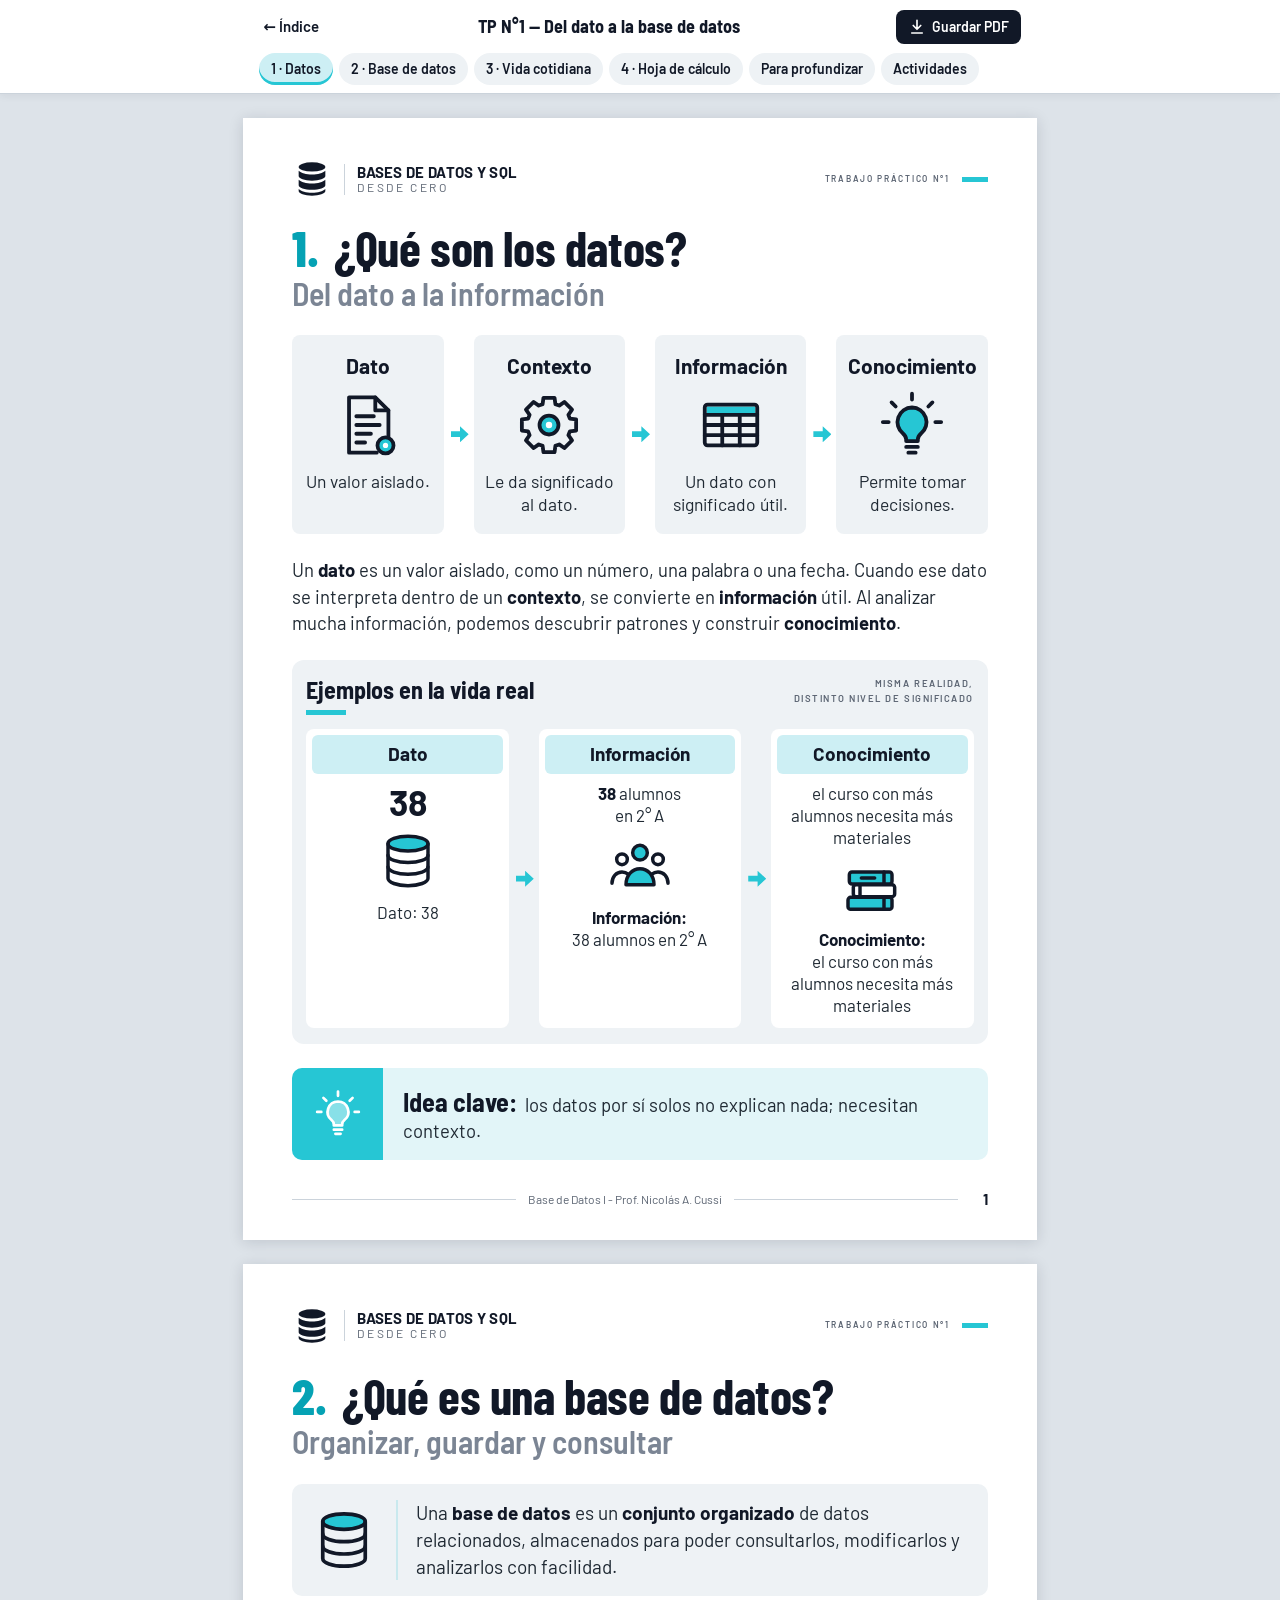
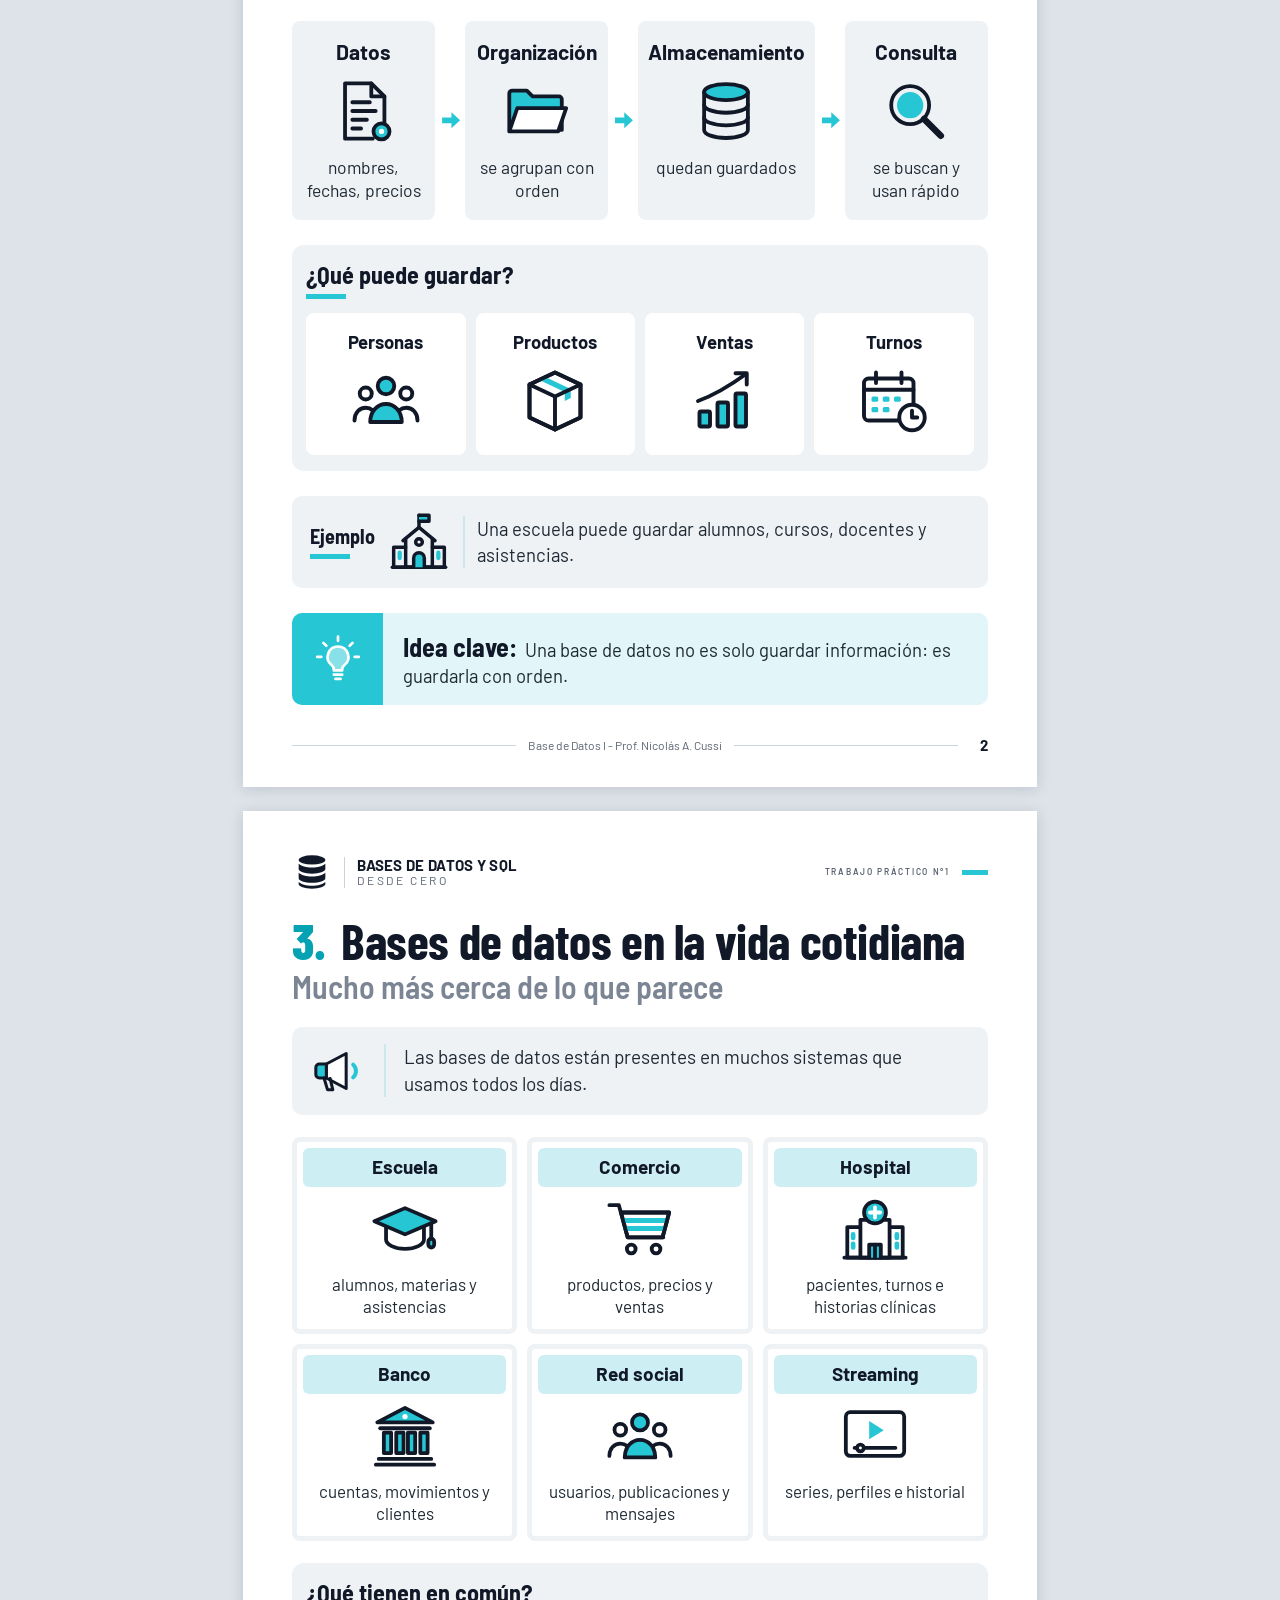
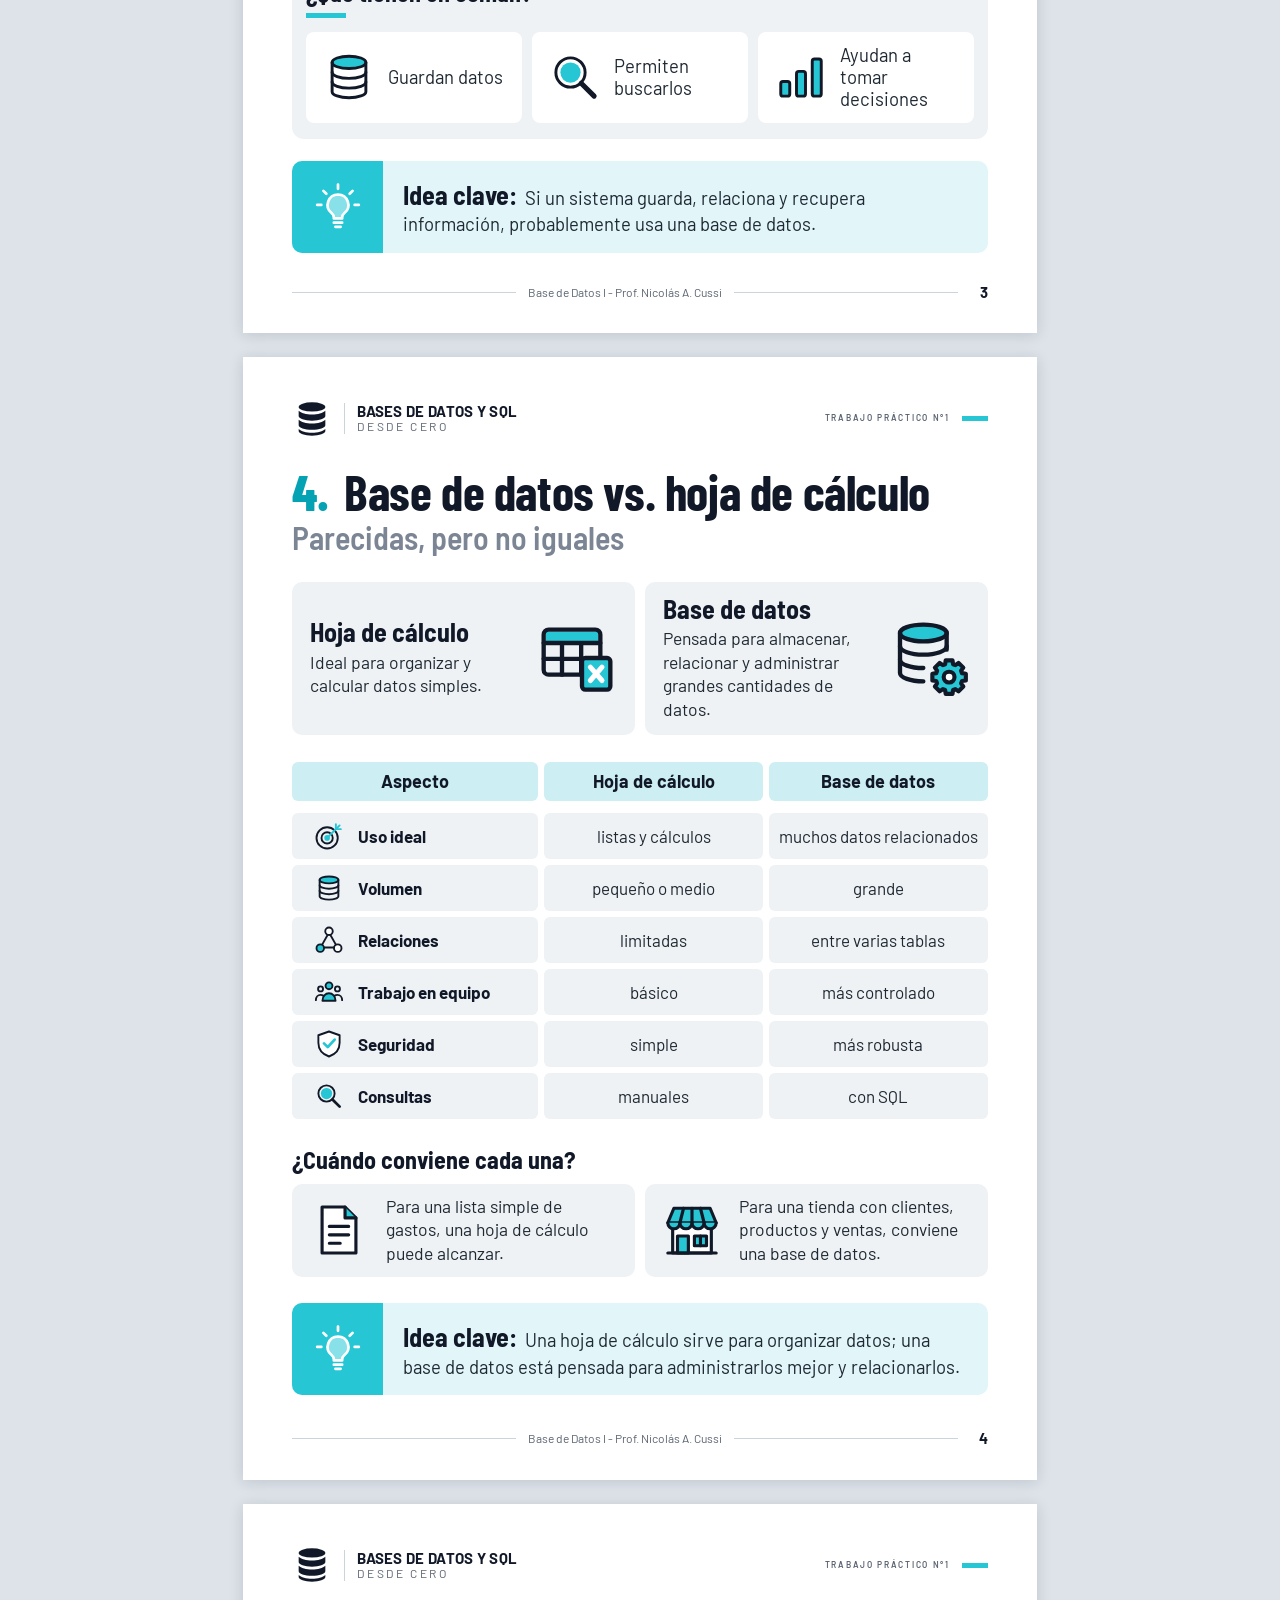
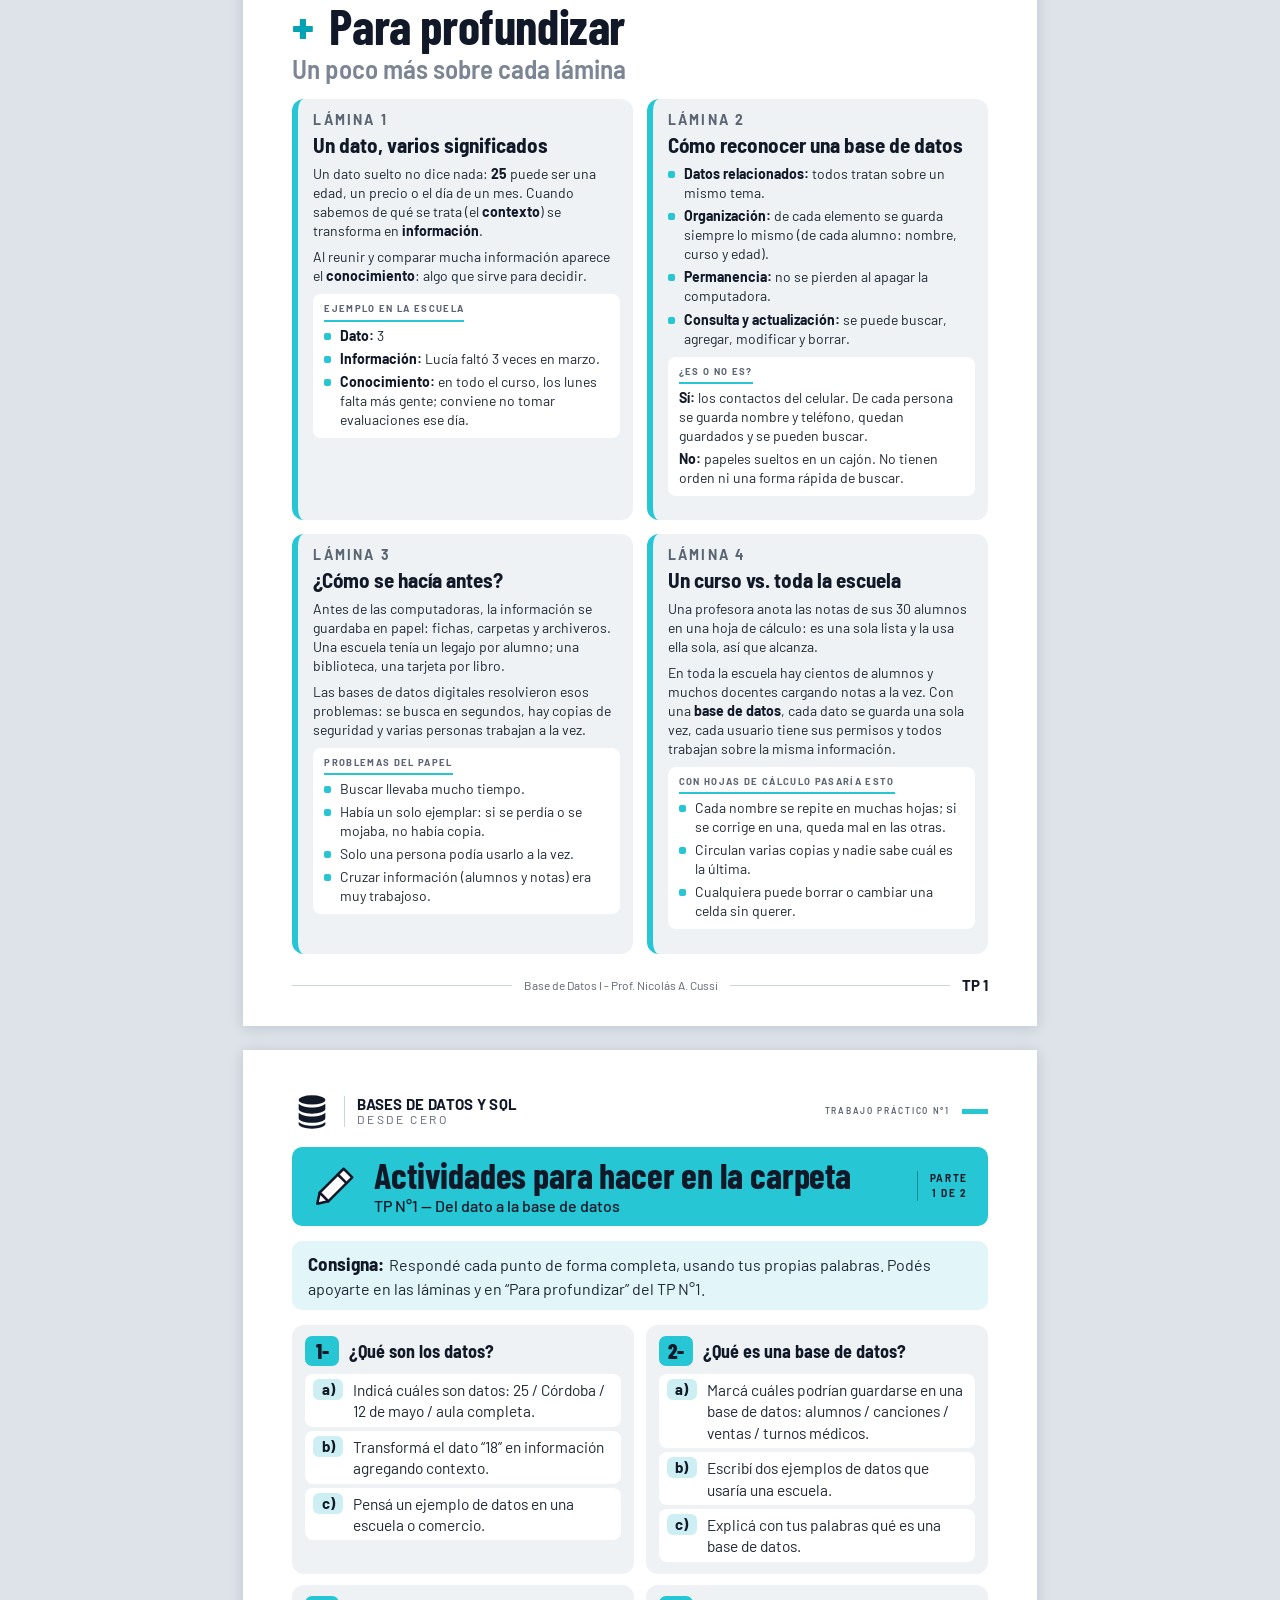
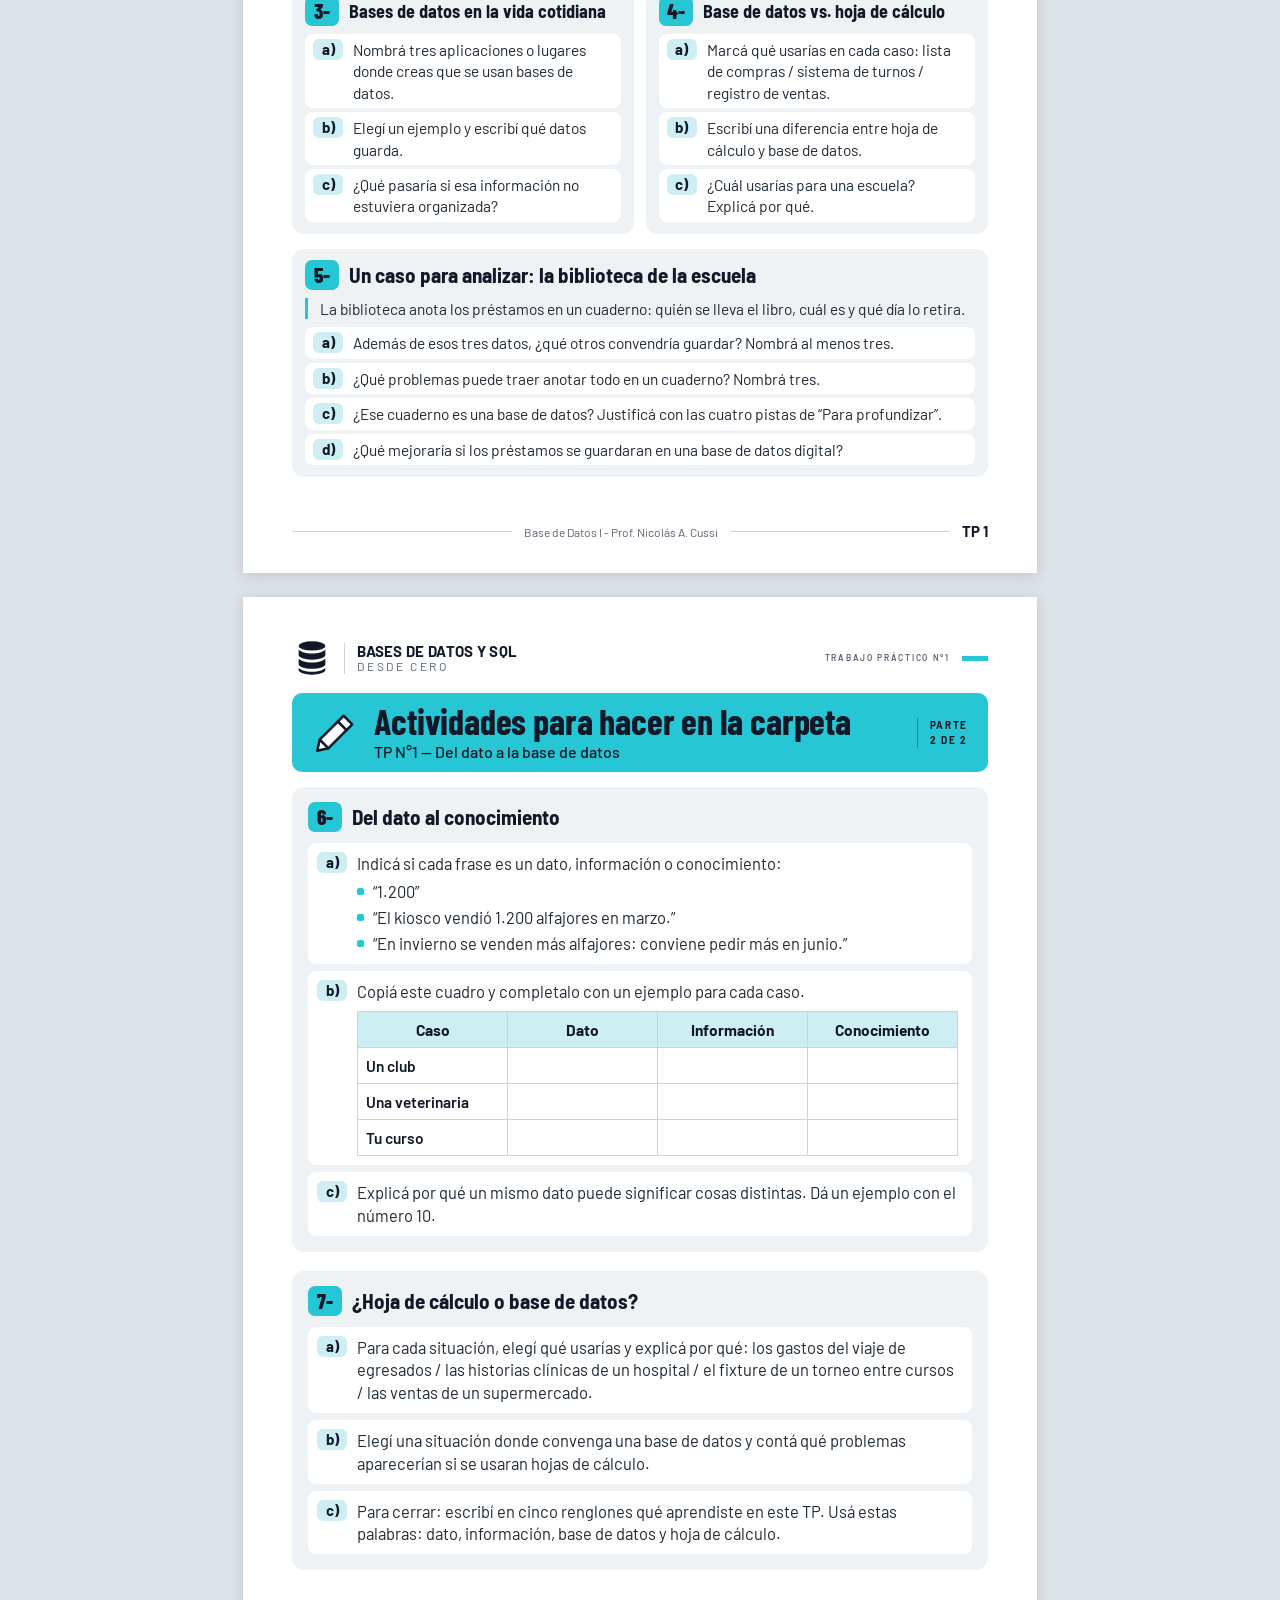
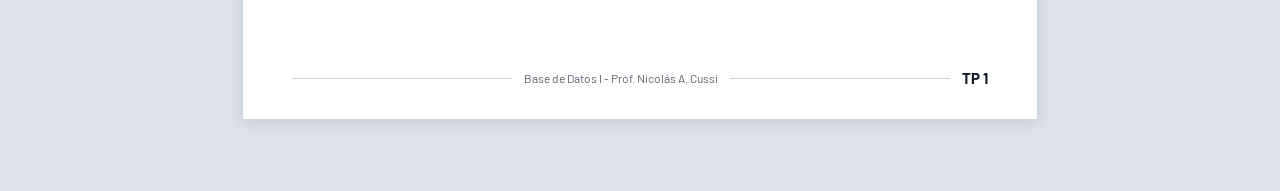
==== commit 252c7165: "Cabecera: "Trabajo Práctico N°X" en lugar del lema - En todas las hojas de los TP1 y TP2, .cab__lema" ====
--- a/unidades/tp01.html
+++ b/unidades/tp01.html
@@ -246,7 +246,7 @@
     <div class="cab" aria-hidden="true">
       <svg class="cab__logo"><use href="#i-db-solido"/></svg>
       <div class="cab__marca"><b>BASES DE DATOS Y SQL</b><span>DESDE CERO</span></div>
-      <div class="cab__lema">APRENDER DATOS<br>CONSTRUYE FUTUROS</div>
+      <div class="cab__lema">TRABAJO PRÁCTICO N°1</div>
       <span class="cab__raya"></span>
     </div>
 
@@ -309,7 +309,7 @@
     <div class="cab" aria-hidden="true">
       <svg class="cab__logo"><use href="#i-db-solido"/></svg>
       <div class="cab__marca"><b>BASES DE DATOS Y SQL</b><span>DESDE CERO</span></div>
-      <div class="cab__lema">APRENDER DATOS<br>CONSTRUYE FUTUROS</div>
+      <div class="cab__lema">TRABAJO PRÁCTICO N°1</div>
       <span class="cab__raya"></span>
     </div>
 
@@ -364,7 +364,7 @@
     <div class="cab" aria-hidden="true">
       <svg class="cab__logo"><use href="#i-db-solido"/></svg>
       <div class="cab__marca"><b>BASES DE DATOS Y SQL</b><span>DESDE CERO</span></div>
-      <div class="cab__lema">APRENDER DATOS<br>CONSTRUYE FUTUROS</div>
+      <div class="cab__lema">TRABAJO PRÁCTICO N°1</div>
       <span class="cab__raya"></span>
     </div>
 
@@ -414,7 +414,7 @@
     <div class="cab" aria-hidden="true">
       <svg class="cab__logo"><use href="#i-db-solido"/></svg>
       <div class="cab__marca"><b>BASES DE DATOS Y SQL</b><span>DESDE CERO</span></div>
-      <div class="cab__lema">APRENDER DATOS<br>CONSTRUYE FUTUROS</div>
+      <div class="cab__lema">TRABAJO PRÁCTICO N°1</div>
       <span class="cab__raya"></span>
     </div>
 
@@ -469,7 +469,7 @@
     <div class="cab" aria-hidden="true">
       <svg class="cab__logo"><use href="#i-db-solido"/></svg>
       <div class="cab__marca"><b>BASES DE DATOS Y SQL</b><span>DESDE CERO</span></div>
-      <div class="cab__lema">APRENDER DATOS<br>CONSTRUYE FUTUROS</div>
+      <div class="cab__lema">TRABAJO PRÁCTICO N°1</div>
       <span class="cab__raya"></span>
     </div>
 
@@ -569,7 +569,7 @@
     <div class="cab" aria-hidden="true">
       <svg class="cab__logo"><use href="#i-db-solido"/></svg>
       <div class="cab__marca"><b>BASES DE DATOS Y SQL</b><span>DESDE CERO</span></div>
-      <div class="cab__lema">APRENDER DATOS<br>CONSTRUYE FUTUROS</div>
+      <div class="cab__lema">TRABAJO PRÁCTICO N°1</div>
       <span class="cab__raya"></span>
     </div>
 
@@ -647,7 +647,7 @@
     <div class="cab" aria-hidden="true">
       <svg class="cab__logo"><use href="#i-db-solido"/></svg>
       <div class="cab__marca"><b>BASES DE DATOS Y SQL</b><span>DESDE CERO</span></div>
-      <div class="cab__lema">APRENDER DATOS<br>CONSTRUYE FUTUROS</div>
+      <div class="cab__lema">TRABAJO PRÁCTICO N°1</div>
       <span class="cab__raya"></span>
     </div>
 
--- a/assets/css/estilos.css
+++ b/assets/css/estilos.css
@@ -158,12 +158,15 @@
 .cab__lema {
   margin-left: auto; text-align: left;
   font-size: 8.5px; font-weight: 600; letter-spacing: .2em; line-height: 1.5; color: var(--gris);
+  white-space: nowrap;
 }
 .cab__raya { width: 26px; height: 5px; background: var(--cian); flex: none; }
+.cab__marca + .cab__raya { margin-left: auto; }
 .cab__marca b { white-space: nowrap; }
 @media (max-width: 479px) {
-  .cab__lema { display: none; }
-  .cab__raya { margin-left: auto; }
+  .cab { gap: 10px; }
+  .cab__lema { letter-spacing: .12em; }
+  .cab__lema + .cab__raya { display: none; }
 }
 
 /* --- Título --- */
@@ -304,6 +307,61 @@
   font-size: 16.5px; line-height: 1.35;
 }
 .sin-raya::after { display: none; }
+
+/* Tabla de ejemplo con señalamientos (Tabla · Fila · Columna) */
+.senalada { display: grid; gap: 12px; }
+.tabla-ej {
+  width: 100%; border-collapse: collapse; table-layout: fixed;
+  background: var(--blanco); font-size: 16px; line-height: 1.2; text-align: center;
+}
+.tabla-ej caption {
+  background: var(--cian); color: var(--tinta); border-radius: 8px 8px 0 0;
+  font-weight: 700; font-size: 19px; letter-spacing: .05em; padding: 5px;
+}
+.tabla-ej th { background: var(--cian-claro); color: var(--tinta); font-weight: 700; padding: 7px 4px; }
+.tabla-ej td { padding: 6px 4px; border-top: 1px solid var(--linea); }
+.tabla-ej th + th, .tabla-ej td + td { border-left: 1px solid var(--linea); }
+.tabla-ej .marca-col { border: 3px solid var(--cian); background: var(--cian-suave); }
+.tabla-ej .marca-fila { border: 3px solid var(--cian); }
+.tabla-ej .marca-fila td { background: var(--cian-claro); }
+.senal { display: grid; grid-template-columns: auto 1fr; align-items: center; gap: 4px 10px; }
+.senal b {
+  position: relative; justify-self: start;
+  background: var(--cian); color: var(--tinta); border-radius: 6px;
+  font-weight: 700; font-size: 16px; padding: 4px 12px;
+}
+.senal p { font-size: 15px; line-height: 1.3; }
+
+/* Grilla de 4 tarjetas (Tabla · Columna · Fila · Registro) */
+.ambitos--4 .tarjeta { border: 0; }
+
+/* Entidades con sus atributos */
+.entidades { display: grid; gap: 10px; }
+.entidades .tarjeta, .tipos .tarjeta { background: var(--panel); }
+.entidades .tarjeta { gap: 6px; padding-bottom: 10px; }
+.tarjeta .tarjeta__rotulo { font-size: 16px; }
+.chips { align-self: stretch; display: grid; grid-template-columns: 1fr 1fr; gap: 6px; padding: 0 4px; }
+.chips li { background: var(--cian-suave); border-radius: 6px; padding: 5px 4px; font-size: 16px; text-align: center; }
+
+/* ¿Cómo reconocerlos? (dos definiciones con ejemplo) */
+.reconocer { display: grid; gap: 10px; }
+.reconocer .tarjeta { gap: 10px; }
+.reconocer__def { display: flex; align-items: center; gap: 12px; text-align: left; padding: 0 8px; }
+.tarjeta .reconocer__ej { align-self: stretch; background: var(--panel); border-radius: 6px; padding: 6px 8px; }
+
+/* Tipos de datos */
+.tipos { display: grid; grid-template-columns: repeat(2, 1fr); gap: 10px; }
+.tipo__valor {
+  font-family: var(--fuente-titular); font-weight: 800; font-size: 44px; line-height: 48px;
+  letter-spacing: .03em; color: var(--tinta);
+}
+.tipo__valor--cian { color: var(--cian-numero); }
+.tipo__valor span { color: var(--cian); }
+
+/* Tabla con datos dentro de una actividad */
+.act-tabla caption { text-align: left; font-weight: 700; letter-spacing: .05em; color: var(--tinta); padding-bottom: 4px; }
+.act-tabla--datos td { height: auto; }
+.act > .act-tabla { width: 100%; margin: 8px 0 0; font-size: 14px; }
 
 /* Página "Para profundizar" */
 .pf-grid { display: grid; gap: 12px; }
@@ -422,6 +480,24 @@
   .paso .ico { width: 64px; height: 64px; }
   .mosaico { grid-template-columns: repeat(4, 1fr); }
   .ambitos { grid-template-columns: repeat(3, 1fr); }
+  .ambitos--4 { grid-template-columns: repeat(4, 1fr); }
+  .entidades, .tipos { grid-template-columns: repeat(3, 1fr); }
+  .reconocer { grid-template-columns: 1fr 1fr; }
+  .senalada {
+    grid-template-columns: 1fr 3.2fr 1.25fr; grid-template-areas: "fila tabla nota" ". col .";
+    column-gap: 20px; row-gap: 14px; align-items: center;
+  }
+  .senalada .tabla-ej { grid-area: tabla; }
+  .senal--fila { grid-area: fila; margin-top: 12%; }
+  .senal--tabla { grid-area: nota; align-self: start; }
+  .senal--col { grid-area: col; margin-left: 20%; }
+  .senal--fila, .senal--tabla { grid-template-columns: 1fr; }
+  .senal--tabla b { justify-self: center; }
+  .senal--tabla p { text-align: center; }
+  .senal b::after { content: ""; position: absolute; background: var(--cian); width: 14px; height: 14px; }
+  .senal--fila b::after { right: -13px; top: 50%; transform: translateY(-50%); clip-path: polygon(0 0, 100% 50%, 0 100%); }
+  .senal--tabla b::after { left: -13px; top: 50%; transform: translateY(-50%); clip-path: polygon(100% 0, 0 50%, 100% 100%); }
+  .senal--col b::after { left: 50%; top: -15px; transform: translateX(-50%); clip-path: polygon(50% 0, 100% 100%, 0 100%); }
   .comun { grid-template-columns: repeat(3, 1fr); }
   .comparar { grid-template-columns: 1fr 1fr; }
   .cuando { grid-template-columns: 1fr 1fr; }
@@ -523,6 +599,26 @@
   .pf__caja h4 { font-size: 9.5px; padding-bottom: 4px; border-bottom-width: 2px; }
   .pf__lista { gap: 4px; }
   .pie { font-size: 12px; }
+
+  /* TP2: tabla señalada, entidades y tipos de datos */
+  .senal--fila { margin-top: 30%; }
+  .tabla-ej td { padding: 4px; }
+  .tabla-ej th { padding: 5px 4px; }
+  .tabla-ej caption { padding: 3px; }
+  .ambitos--4 .tarjeta { gap: 6px; }
+  .ambitos--4 .tarjeta p { font-size: 16px; }
+  .ambitos--4 .tarjeta .ico--l { width: 50px; height: 50px; }
+  .entidades .ico--xl { width: 56px; height: 56px; }
+  .chips li { padding: 4px; }
+  .reconocer .tarjeta { gap: 8px; }
+  .reconocer .ico--l { width: 50px; height: 50px; }
+  .tipos .ico--xl { width: 56px; height: 56px; }
+  .tipo__valor { font-size: 42px; line-height: 44px; }
+  .act > .act-tabla { font-size: 14.5px; }
+  .act-tabla--datos { table-layout: auto; }
+  .act-tabla--datos th, .act-tabla--datos td { padding: 4px 6px; }
+  .senalada { padding: 10px 16px; }
+  .ambitos--4 .tarjeta { padding-bottom: 8px; }
 }
 
 /* ==========================================================
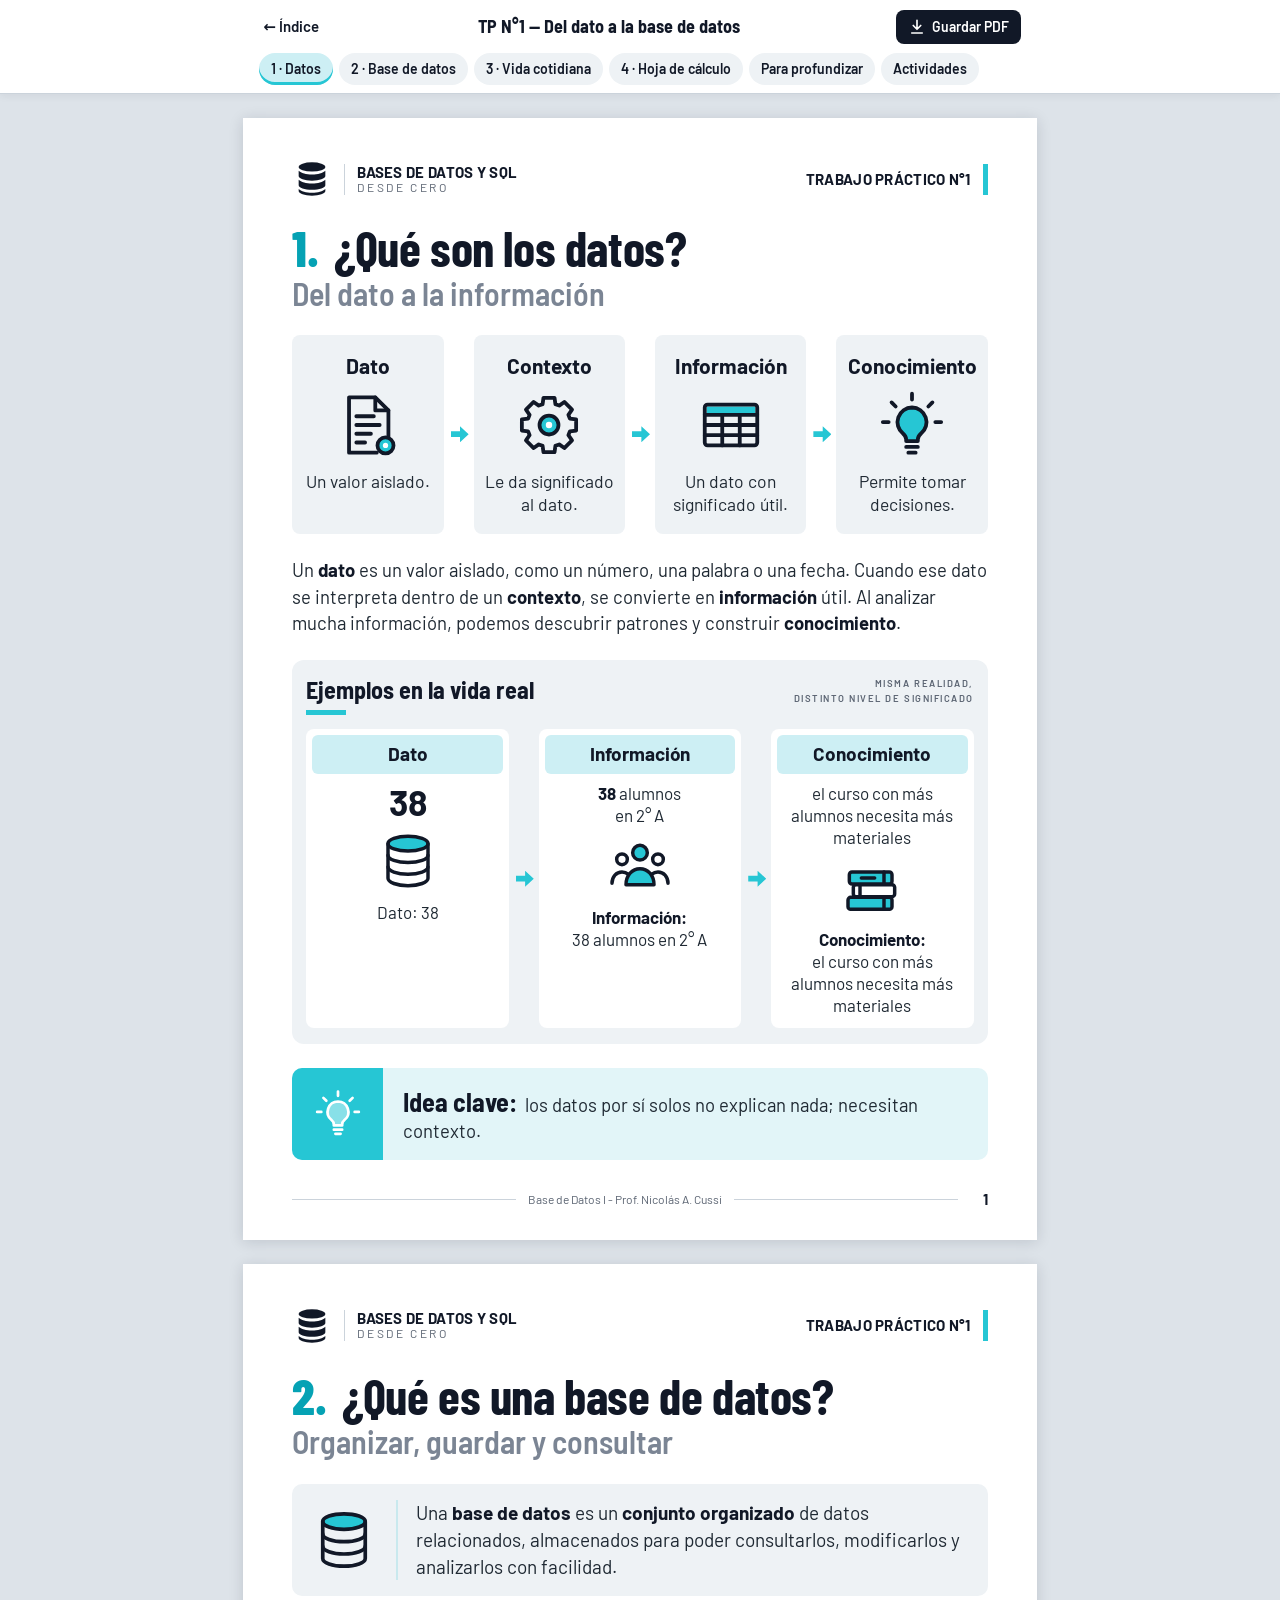
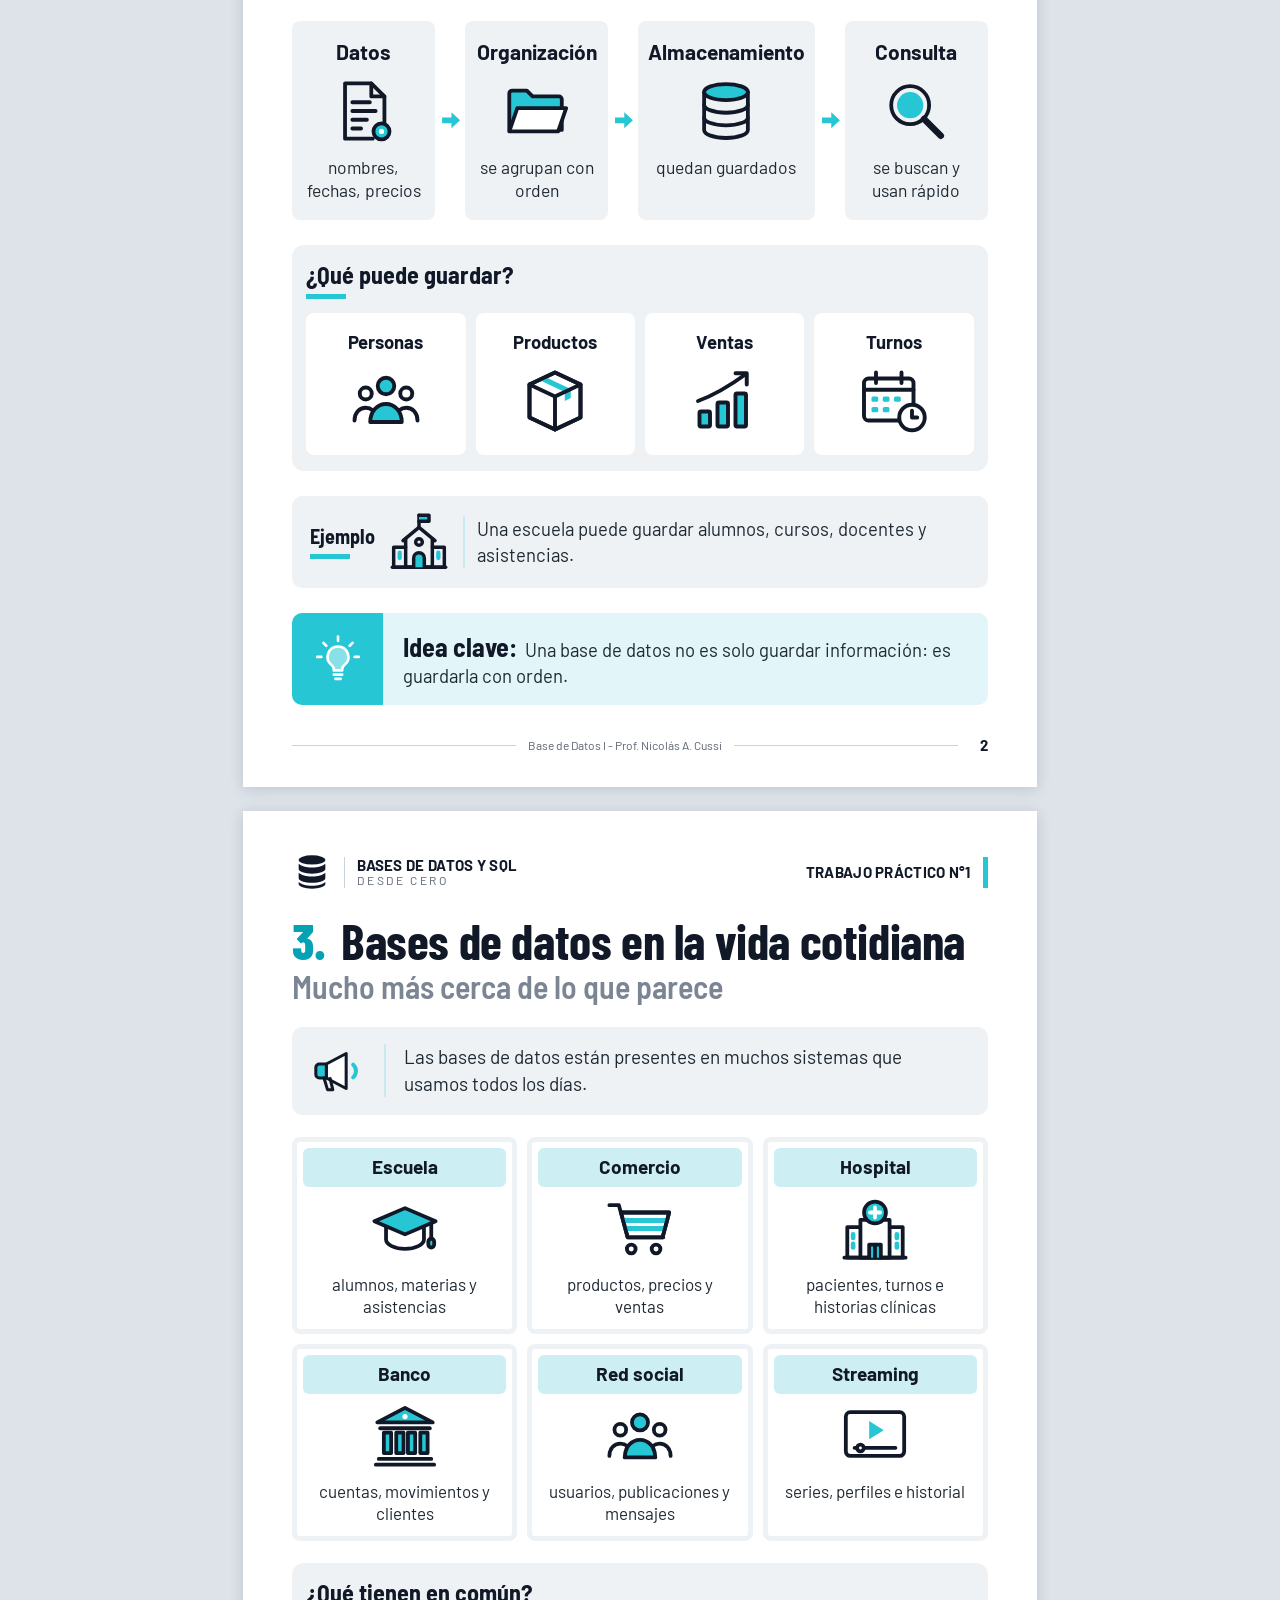
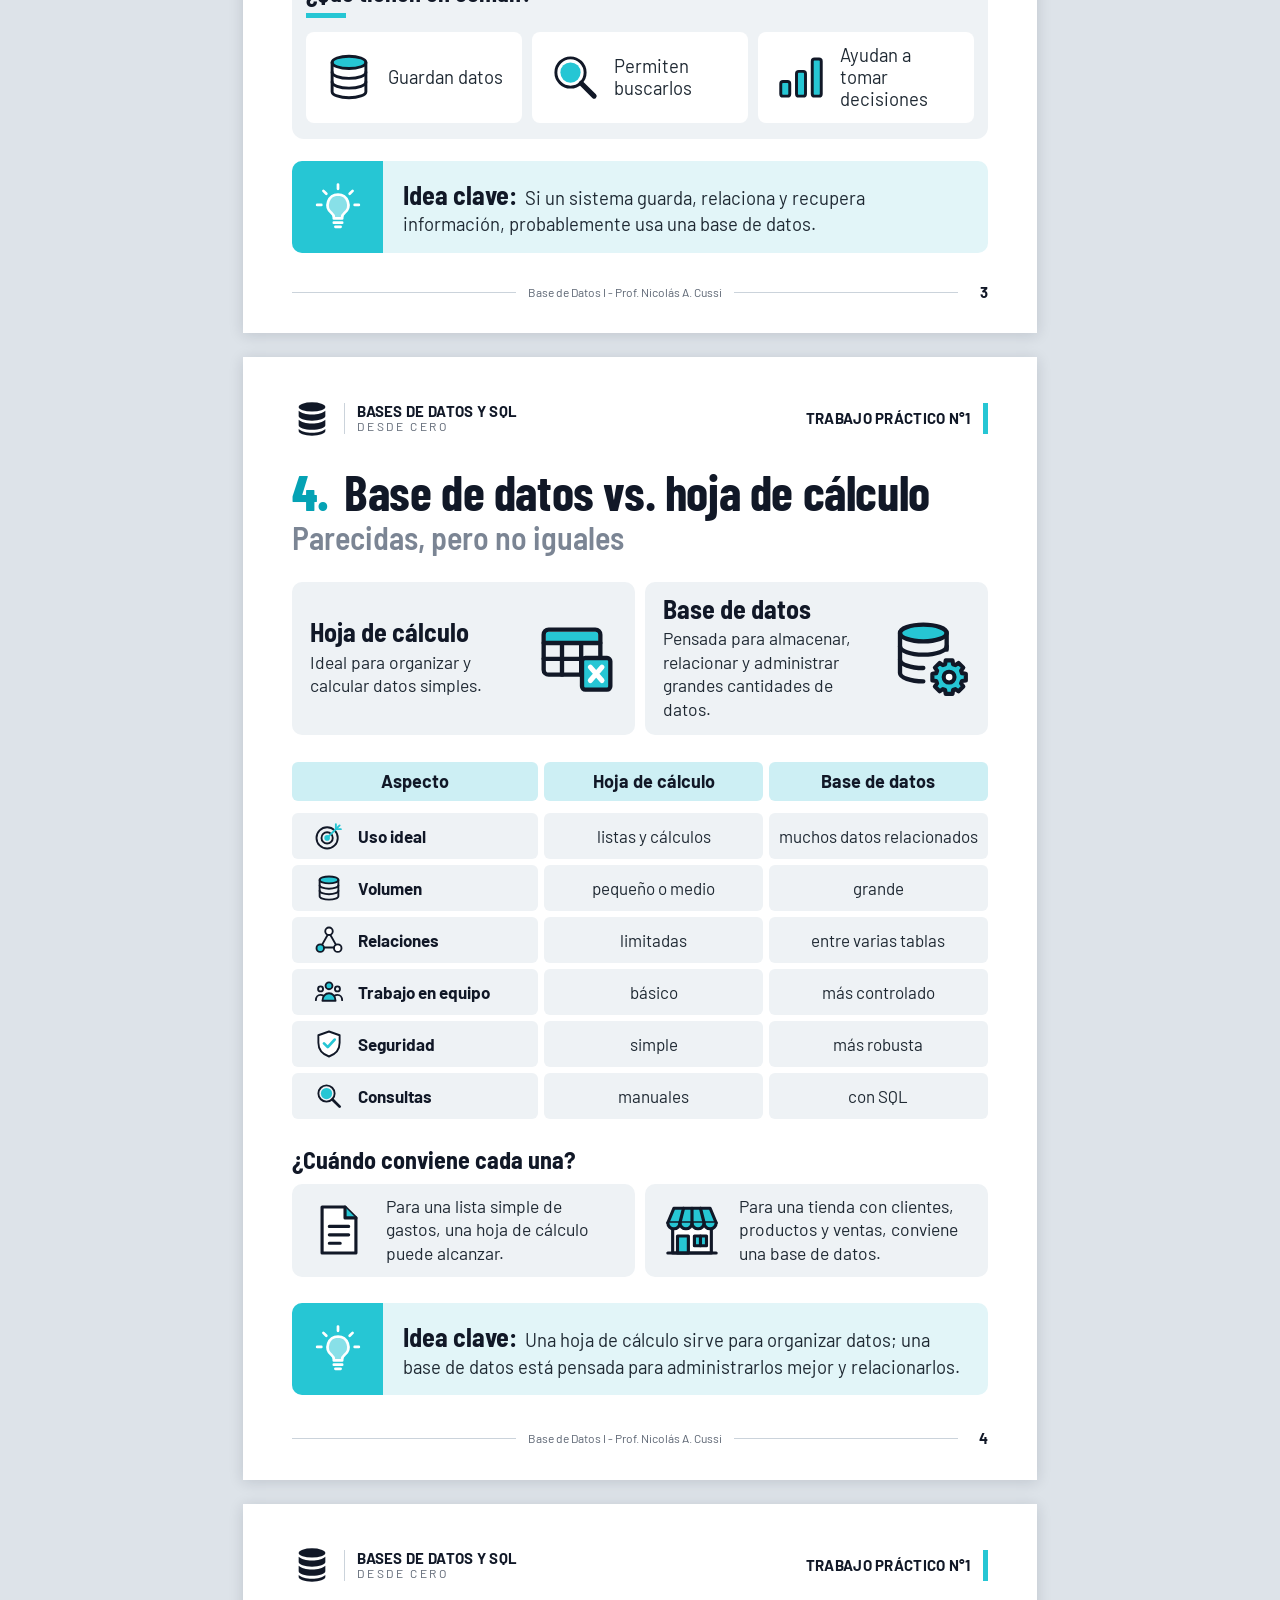
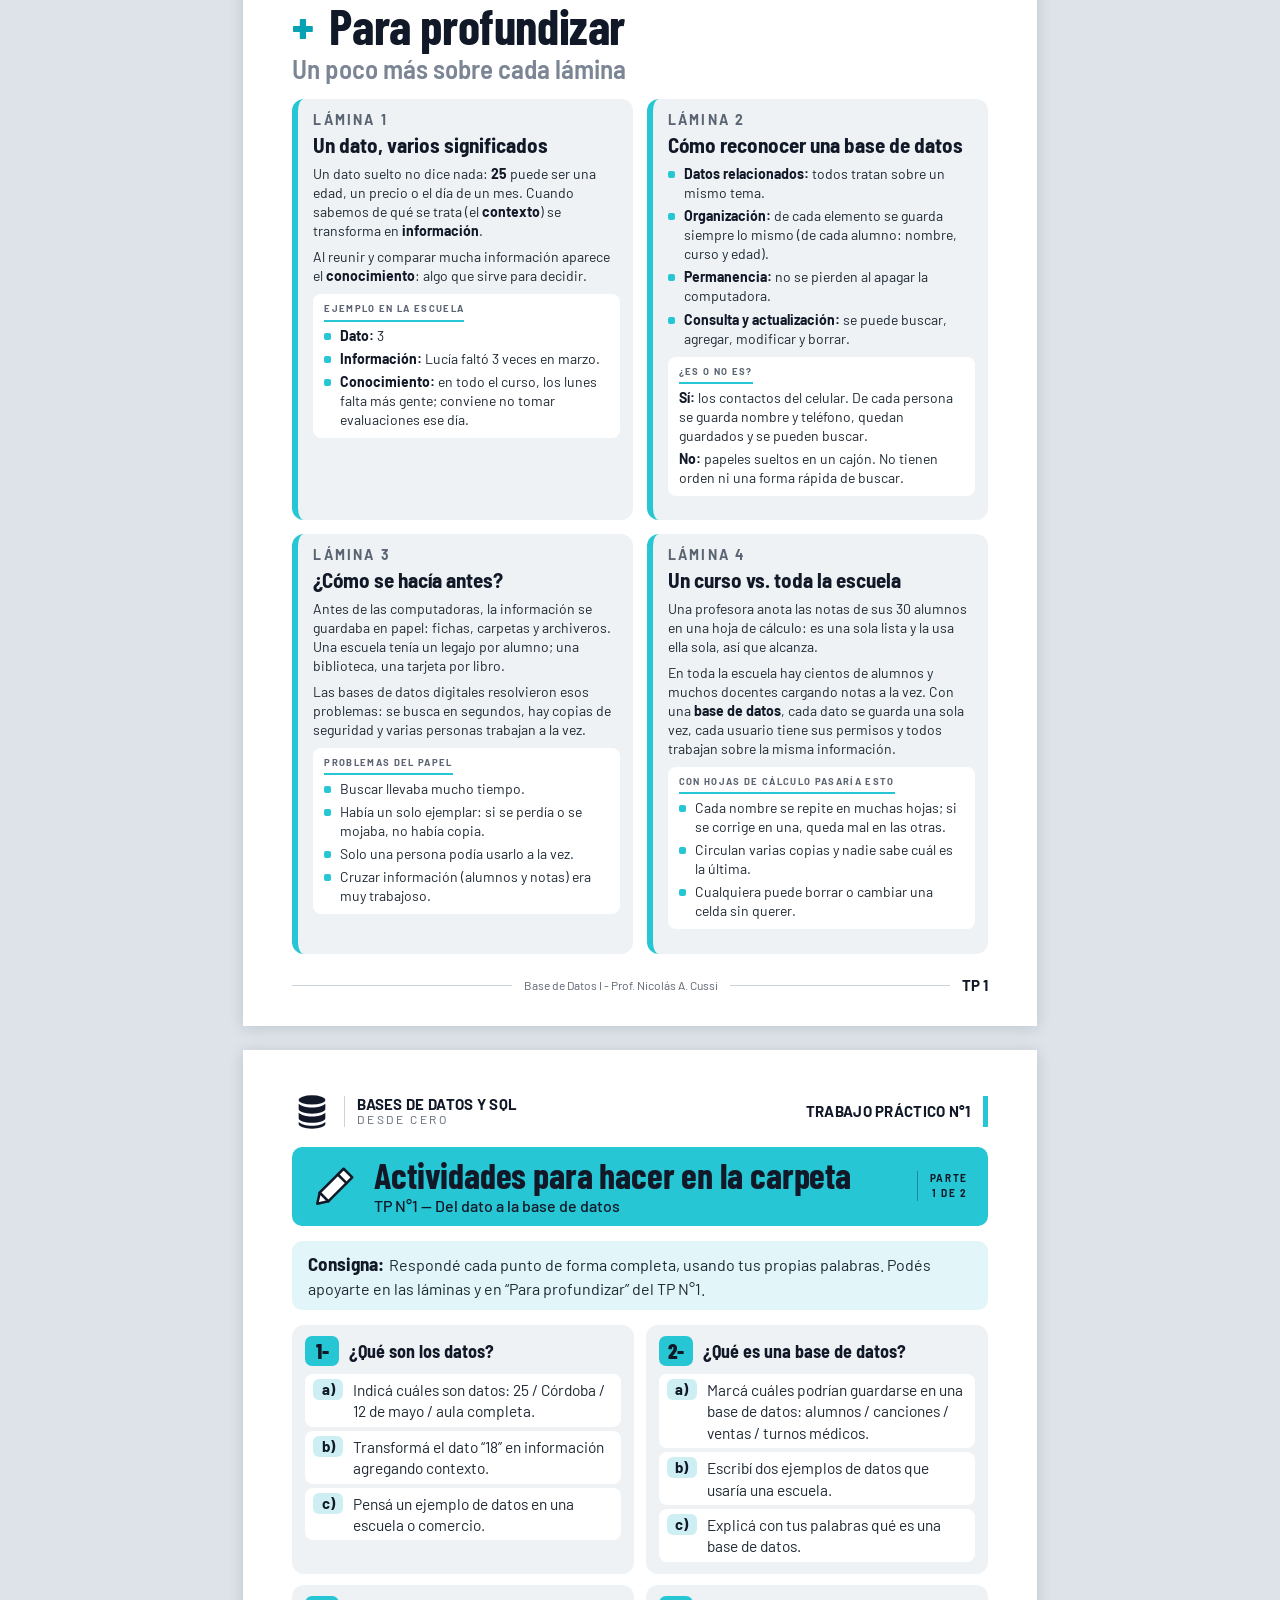
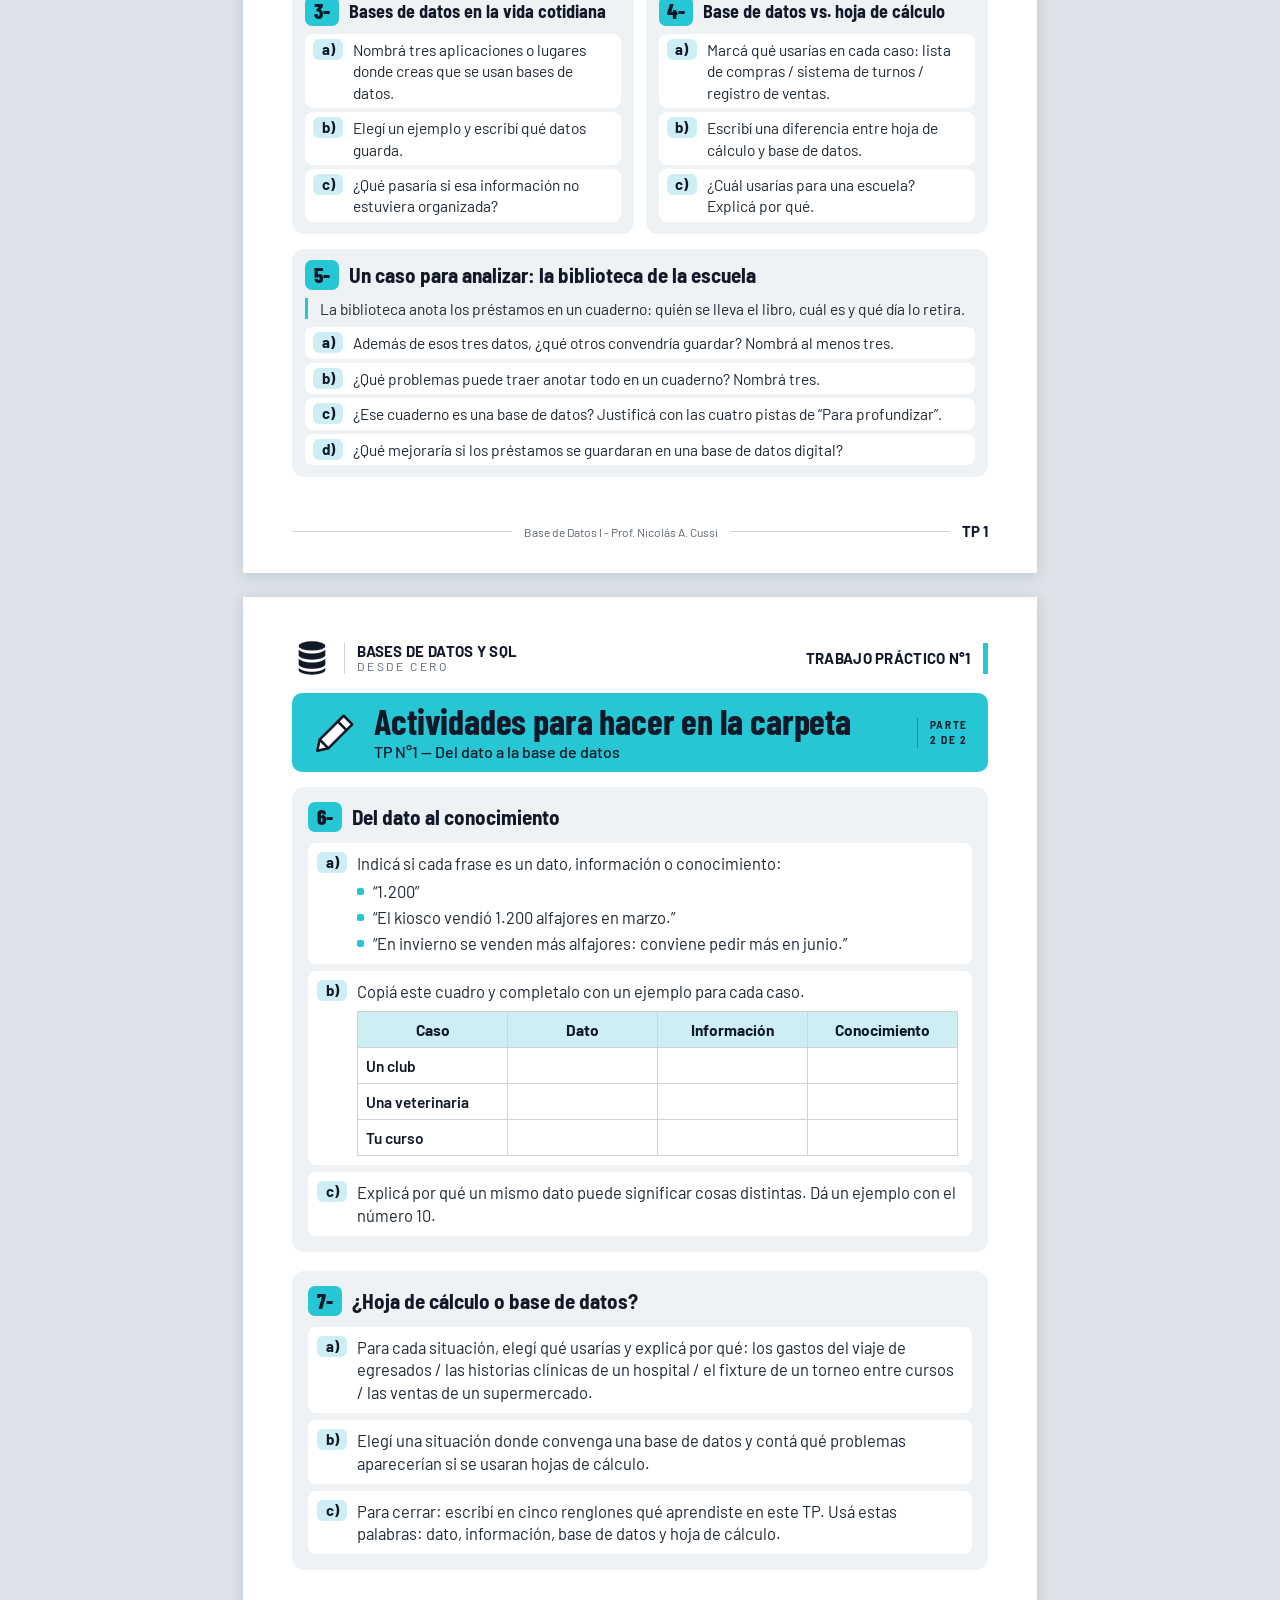
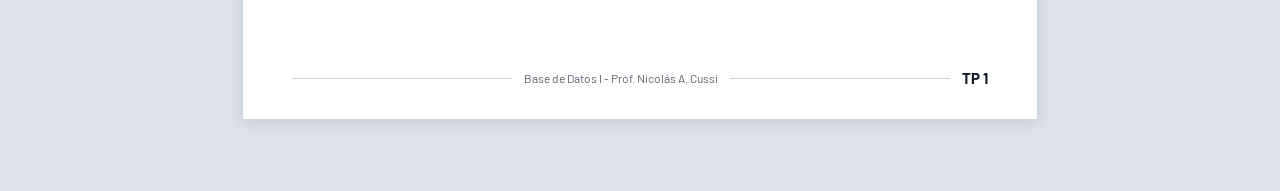
==== commit 2614b8d1: "Cabecera: "Trabajo Práctico N°X" como el título y barra cian vertical - El texto del TP usa el mismo" ====
--- a/unidades/tp01.html
+++ b/unidades/tp01.html
@@ -246,7 +246,7 @@
     <div class="cab" aria-hidden="true">
       <svg class="cab__logo"><use href="#i-db-solido"/></svg>
       <div class="cab__marca"><b>BASES DE DATOS Y SQL</b><span>DESDE CERO</span></div>
-      <div class="cab__lema">TRABAJO PRÁCTICO N°1</div>
+      <div class="cab__lema">TRABAJO PRÁCTICO <span class="cab__lema-n">N°1</span></div>
       <span class="cab__raya"></span>
     </div>
 
@@ -309,7 +309,7 @@
     <div class="cab" aria-hidden="true">
       <svg class="cab__logo"><use href="#i-db-solido"/></svg>
       <div class="cab__marca"><b>BASES DE DATOS Y SQL</b><span>DESDE CERO</span></div>
-      <div class="cab__lema">TRABAJO PRÁCTICO N°1</div>
+      <div class="cab__lema">TRABAJO PRÁCTICO <span class="cab__lema-n">N°1</span></div>
       <span class="cab__raya"></span>
     </div>
 
@@ -364,7 +364,7 @@
     <div class="cab" aria-hidden="true">
       <svg class="cab__logo"><use href="#i-db-solido"/></svg>
       <div class="cab__marca"><b>BASES DE DATOS Y SQL</b><span>DESDE CERO</span></div>
-      <div class="cab__lema">TRABAJO PRÁCTICO N°1</div>
+      <div class="cab__lema">TRABAJO PRÁCTICO <span class="cab__lema-n">N°1</span></div>
       <span class="cab__raya"></span>
     </div>
 
@@ -414,7 +414,7 @@
     <div class="cab" aria-hidden="true">
       <svg class="cab__logo"><use href="#i-db-solido"/></svg>
       <div class="cab__marca"><b>BASES DE DATOS Y SQL</b><span>DESDE CERO</span></div>
-      <div class="cab__lema">TRABAJO PRÁCTICO N°1</div>
+      <div class="cab__lema">TRABAJO PRÁCTICO <span class="cab__lema-n">N°1</span></div>
       <span class="cab__raya"></span>
     </div>
 
@@ -469,7 +469,7 @@
     <div class="cab" aria-hidden="true">
       <svg class="cab__logo"><use href="#i-db-solido"/></svg>
       <div class="cab__marca"><b>BASES DE DATOS Y SQL</b><span>DESDE CERO</span></div>
-      <div class="cab__lema">TRABAJO PRÁCTICO N°1</div>
+      <div class="cab__lema">TRABAJO PRÁCTICO <span class="cab__lema-n">N°1</span></div>
       <span class="cab__raya"></span>
     </div>
 
@@ -569,7 +569,7 @@
     <div class="cab" aria-hidden="true">
       <svg class="cab__logo"><use href="#i-db-solido"/></svg>
       <div class="cab__marca"><b>BASES DE DATOS Y SQL</b><span>DESDE CERO</span></div>
-      <div class="cab__lema">TRABAJO PRÁCTICO N°1</div>
+      <div class="cab__lema">TRABAJO PRÁCTICO <span class="cab__lema-n">N°1</span></div>
       <span class="cab__raya"></span>
     </div>
 
@@ -647,7 +647,7 @@
     <div class="cab" aria-hidden="true">
       <svg class="cab__logo"><use href="#i-db-solido"/></svg>
       <div class="cab__marca"><b>BASES DE DATOS Y SQL</b><span>DESDE CERO</span></div>
-      <div class="cab__lema">TRABAJO PRÁCTICO N°1</div>
+      <div class="cab__lema">TRABAJO PRÁCTICO <span class="cab__lema-n">N°1</span></div>
       <span class="cab__raya"></span>
     </div>
 
--- a/assets/css/estilos.css
+++ b/assets/css/estilos.css
@@ -147,26 +147,31 @@
 
 /* --- Cabecera --- */
 .cab { display: flex; align-items: center; gap: 12px; }
-.cab__logo { width: 34px; height: 34px; color: var(--tinta); }
+.cab__logo { width: 34px; height: 34px; color: var(--tinta); flex: none; }
 .cab__marca {
   display: flex; flex-direction: column;
   padding-left: 12px; border-left: 1.5px solid var(--linea);
   line-height: 1.15;
 }
-.cab__marca b { font-size: 14px; font-weight: 700; letter-spacing: .02em; color: var(--tinta); }
+/* "BASES DE DATOS Y SQL" y "TRABAJO PRÁCTICO N°X" llevan siempre el mismo tamaño */
+.cab__marca b, .cab__lema {
+  font-size: 14px; font-weight: 700; letter-spacing: .02em; color: var(--tinta);
+  text-transform: uppercase; white-space: nowrap;
+}
 .cab__marca span { font-size: 11px; letter-spacing: .22em; color: var(--gris); }
-.cab__lema {
-  margin-left: auto; text-align: left;
-  font-size: 8.5px; font-weight: 600; letter-spacing: .2em; line-height: 1.5; color: var(--gris);
-  white-space: nowrap;
-}
-.cab__raya { width: 26px; height: 5px; background: var(--cian); flex: none; }
+.cab__lema { margin-left: auto; text-align: right; line-height: 1.15; }
+/* barra vertical del alto del bloque de texto (2 renglones de .cab__marca) */
+.cab__raya { width: 5px; height: 29px; background: var(--cian); flex: none; }
 .cab__marca + .cab__raya { margin-left: auto; }
-.cab__marca b { white-space: nowrap; }
 @media (max-width: 479px) {
   .cab { gap: 10px; }
-  .cab__lema { letter-spacing: .12em; }
-  .cab__lema + .cab__raya { display: none; }
+  .cab__marca b, .cab__lema { font-size: 13px; }
+  .cab__lema-n { display: block; }
+  .cab__raya { height: 30px; }
+}
+@media (max-width: 379px) {
+  .cab__marca b, .cab__lema { font-size: 12px; }
+  .cab__raya { height: 28px; }
 }
 
 /* --- Título --- */
@@ -547,7 +552,8 @@
 
   /* Tamaños para llenar la hoja A4 */
   .cab__logo { width: 40px; height: 40px; }
-  .cab__marca b { font-size: 15px; }
+  .cab__marca b, .cab__lema { font-size: 15px; }
+  .cab__raya { height: 31px; }
   .cab__marca span { font-size: 12px; }
   .texto { font-size: 18.5px; }
   .intro { padding: 16px 18px; gap: 18px; }
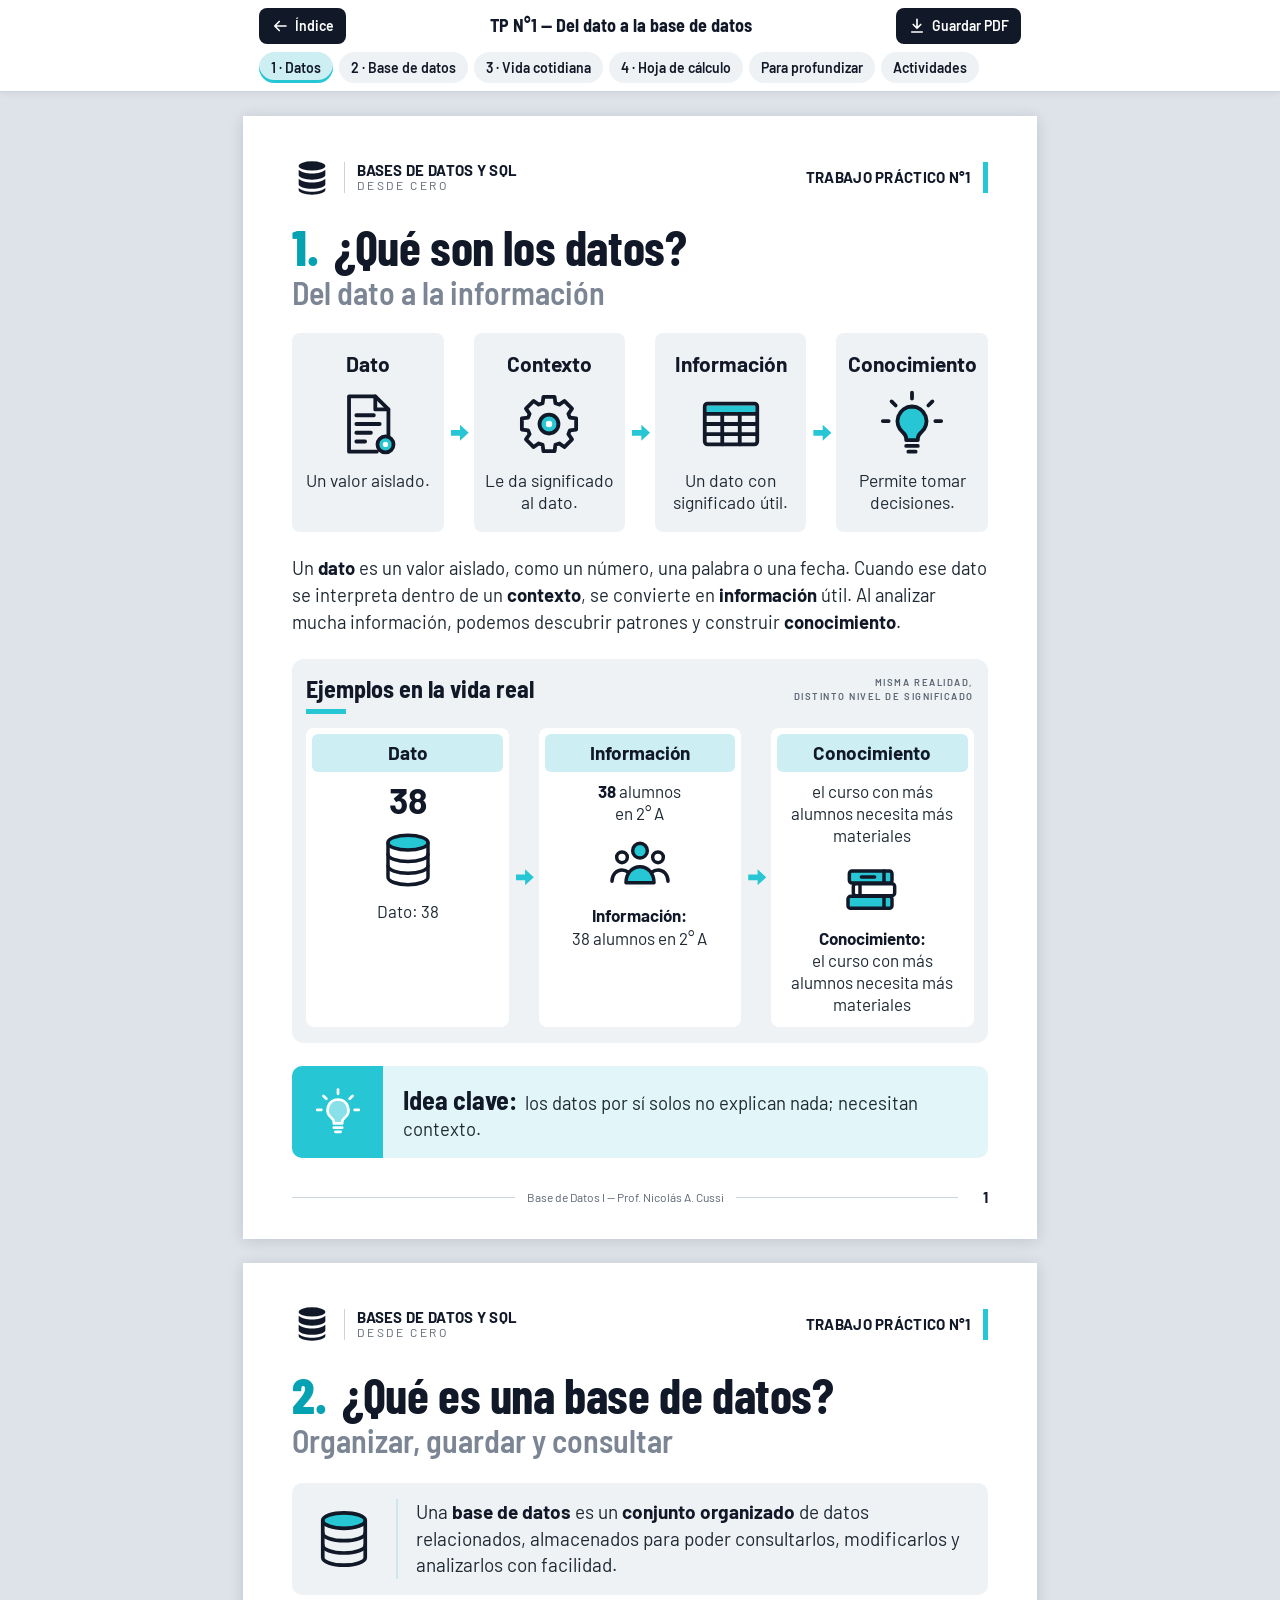
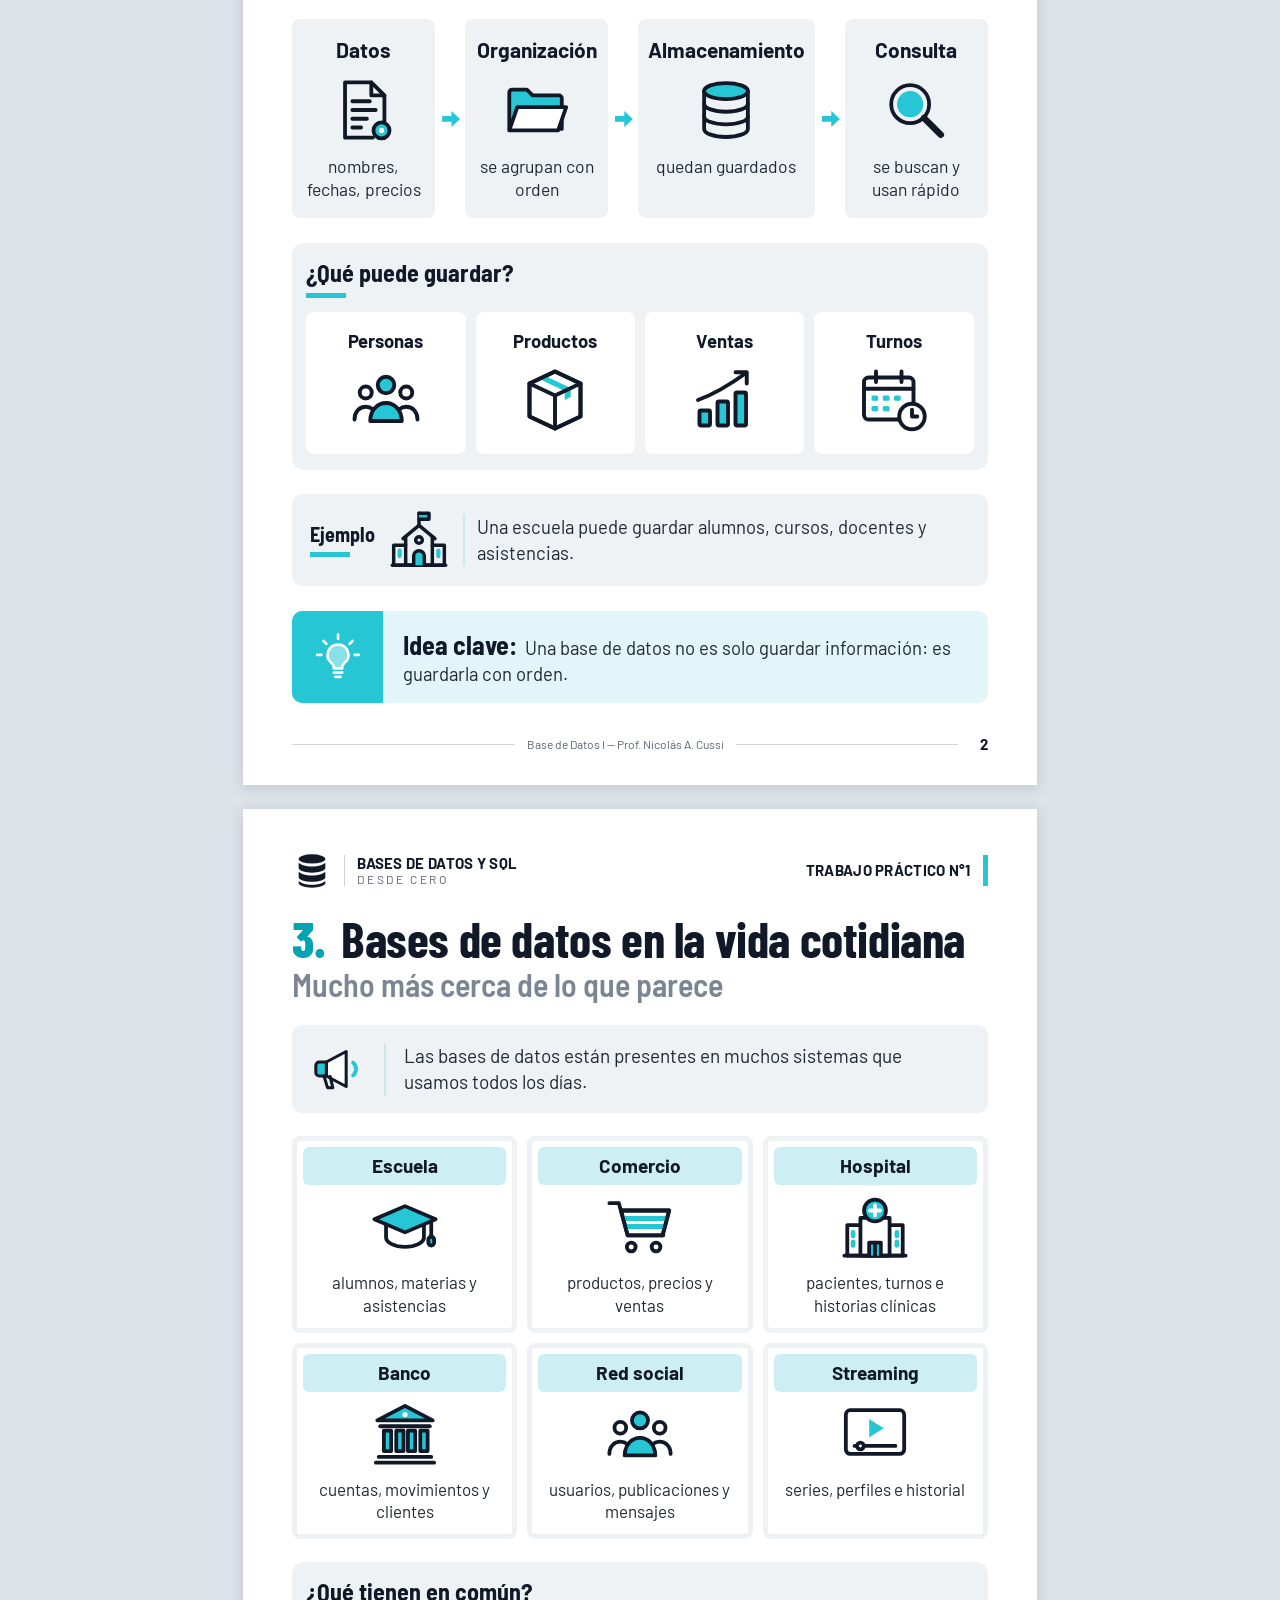
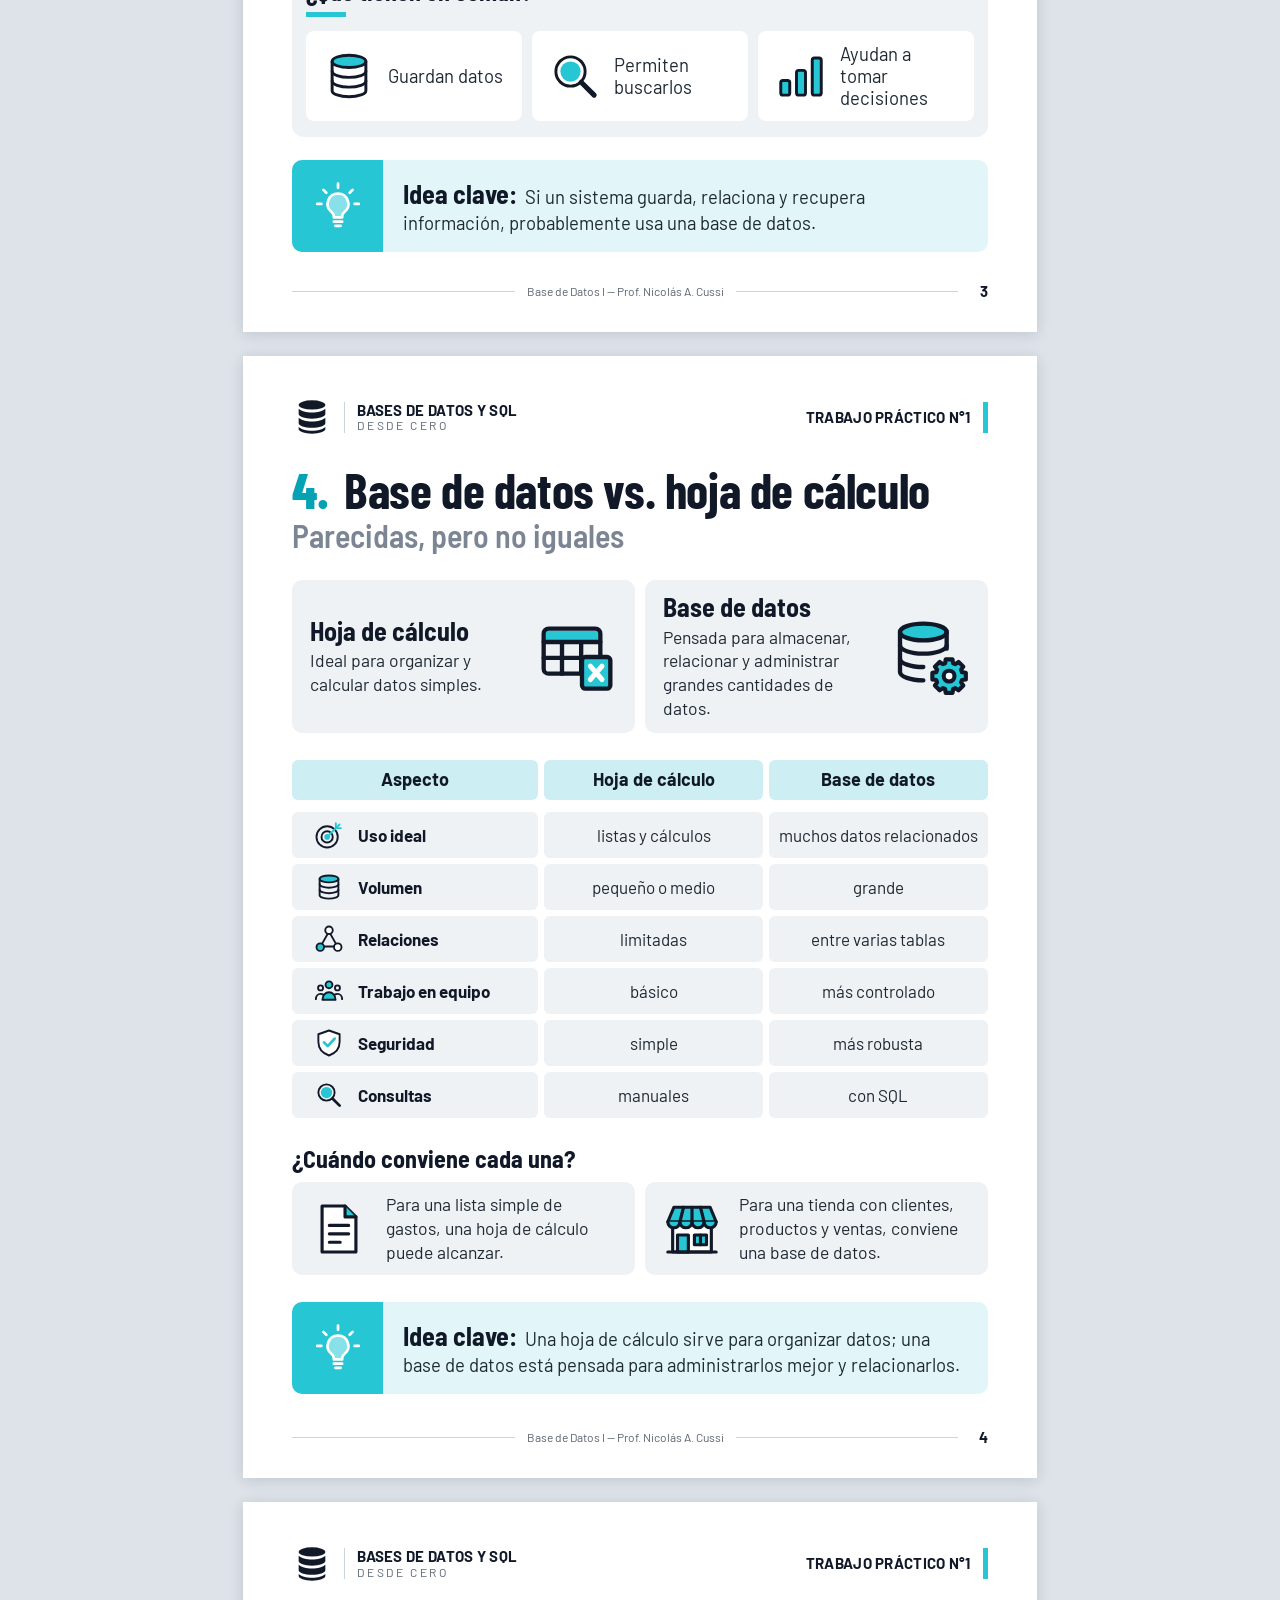
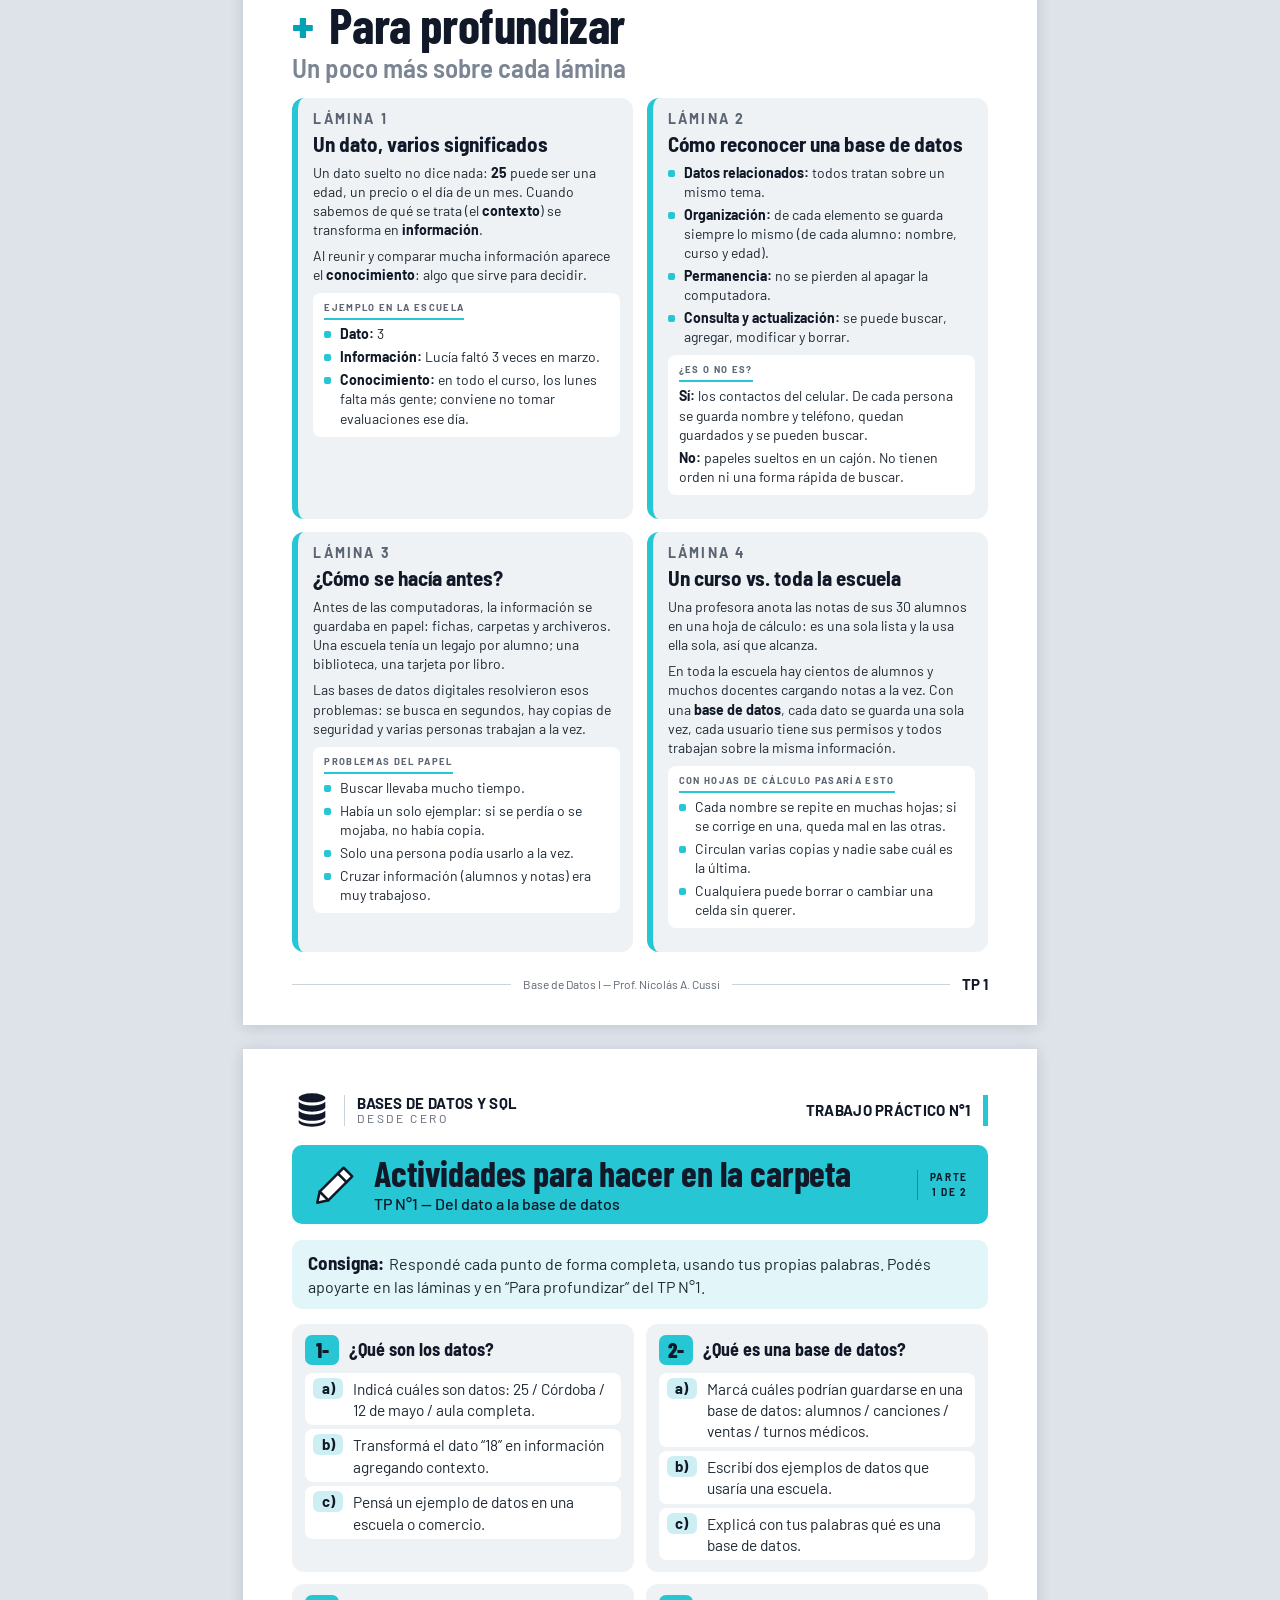
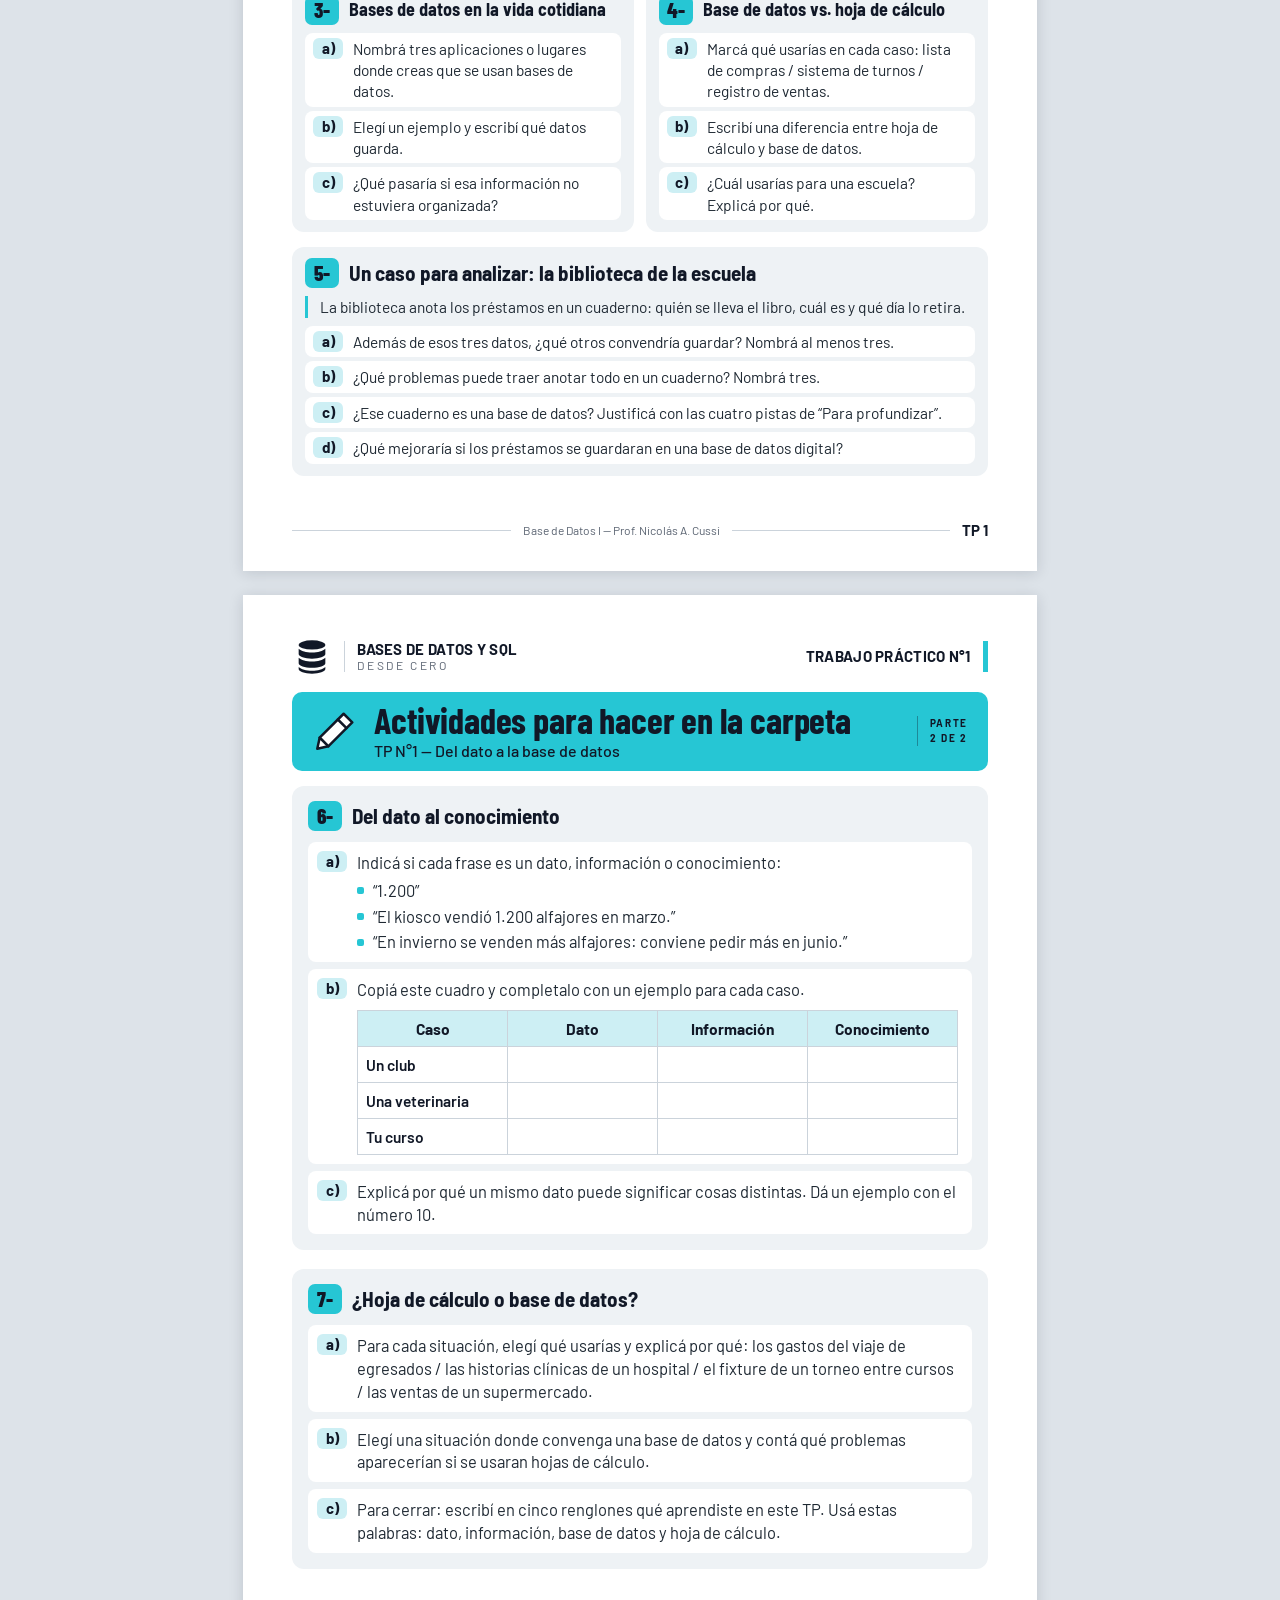
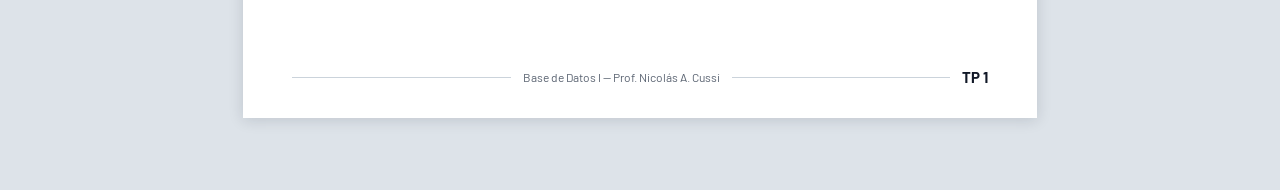
==== commit 1ebe618e: "Pie con guion largo y botón Índice igual al de PDF" ====
--- a/unidades/tp01.html
+++ b/unidades/tp01.html
@@ -215,6 +215,9 @@
     <symbol id="i-descarga" viewBox="0 0 24 24">
       <path d="M12 3v12M7 10l5 5 5-5M5 20h14"/>
     </symbol>
+    <symbol id="i-atras" viewBox="0 0 24 24">
+      <path d="M20 12H5M11 6l-6 6 6 6"/>
+    </symbol>
   </defs>
 </svg>
 
@@ -222,7 +225,7 @@
 
 <header class="barra">
   <div class="barra__fila">
-    <a class="barra__volver" href="../index.html">← Índice</a>
+    <a class="boton barra__volver" href="../index.html"><svg aria-hidden="true" focusable="false"><use href="#i-atras"/></svg><span>Índice</span></a>
     <span class="barra__titulo">TP N°1 — Del dato a la base de datos</span>
     <button class="boton" type="button" data-imprimir aria-label="Guardar en PDF">
       <svg aria-hidden="true" focusable="false"><use href="#i-descarga"/></svg><span><span class="boton__largo">Guardar </span>PDF</span>
@@ -298,7 +301,7 @@
 
     <footer class="pie">
       <span class="pie__linea"></span>
-      <span>Base de Datos I - Prof. Nicolás A. Cussi</span>
+      <span>Base de Datos I — Prof. Nicolás A. Cussi</span>
       <span class="pie__linea"></span>
       <span class="pie__num" aria-label="Página 1">1</span>
     </footer>
@@ -353,7 +356,7 @@
 
     <footer class="pie">
       <span class="pie__linea"></span>
-      <span>Base de Datos I - Prof. Nicolás A. Cussi</span>
+      <span>Base de Datos I — Prof. Nicolás A. Cussi</span>
       <span class="pie__linea"></span>
       <span class="pie__num" aria-label="Página 2">2</span>
     </footer>
@@ -403,7 +406,7 @@
 
     <footer class="pie">
       <span class="pie__linea"></span>
-      <span>Base de Datos I - Prof. Nicolás A. Cussi</span>
+      <span>Base de Datos I — Prof. Nicolás A. Cussi</span>
       <span class="pie__linea"></span>
       <span class="pie__num" aria-label="Página 3">3</span>
     </footer>
@@ -458,7 +461,7 @@
 
     <footer class="pie">
       <span class="pie__linea"></span>
-      <span>Base de Datos I - Prof. Nicolás A. Cussi</span>
+      <span>Base de Datos I — Prof. Nicolás A. Cussi</span>
       <span class="pie__linea"></span>
       <span class="pie__num" aria-label="Página 4">4</span>
     </footer>
@@ -558,7 +561,7 @@
 
     <footer class="pie">
       <span class="pie__linea"></span>
-      <span>Base de Datos I - Prof. Nicolás A. Cussi</span>
+      <span>Base de Datos I — Prof. Nicolás A. Cussi</span>
       <span class="pie__linea"></span>
       <span class="pie__num">TP 1</span>
     </footer>
@@ -636,7 +639,7 @@
 
     <footer class="pie">
       <span class="pie__linea"></span>
-      <span>Base de Datos I - Prof. Nicolás A. Cussi</span>
+      <span>Base de Datos I — Prof. Nicolás A. Cussi</span>
       <span class="pie__linea"></span>
       <span class="pie__num">TP 1</span>
     </footer>
@@ -694,7 +697,7 @@
 
     <footer class="pie">
       <span class="pie__linea"></span>
-      <span>Base de Datos I - Prof. Nicolás A. Cussi</span>
+      <span>Base de Datos I — Prof. Nicolás A. Cussi</span>
       <span class="pie__linea"></span>
       <span class="pie__num">TP 1</span>
     </footer>
--- a/assets/css/estilos.css
+++ b/assets/css/estilos.css
@@ -93,10 +93,6 @@
   display: flex; align-items: center; gap: 10px;
   max-width: 210mm; margin: 0 auto; padding: 8px 16px;
 }
-.barra__volver {
-  text-decoration: none; font-weight: 600; font-size: 15px;
-  padding: 8px 4px; color: var(--tinta);
-}
 .barra__volver, .boton { flex: none; }
 .barra__titulo {
   flex: 1; min-width: 0; text-align: center;
@@ -113,7 +109,7 @@
   text-decoration: none; font-weight: 600; font-size: 14px;
   padding: 8px 12px; border-radius: 8px;
 }
-button.boton { border: 0; font-family: inherit; cursor: pointer; }
+button.boton { border: 0; font-family: inherit; line-height: inherit; cursor: pointer; }
 .boton:hover { background: #263244; }
 .boton svg { width: 18px; height: 18px; stroke: currentColor; fill: none; stroke-width: 2.2; stroke-linecap: round; stroke-linejoin: round; }
 
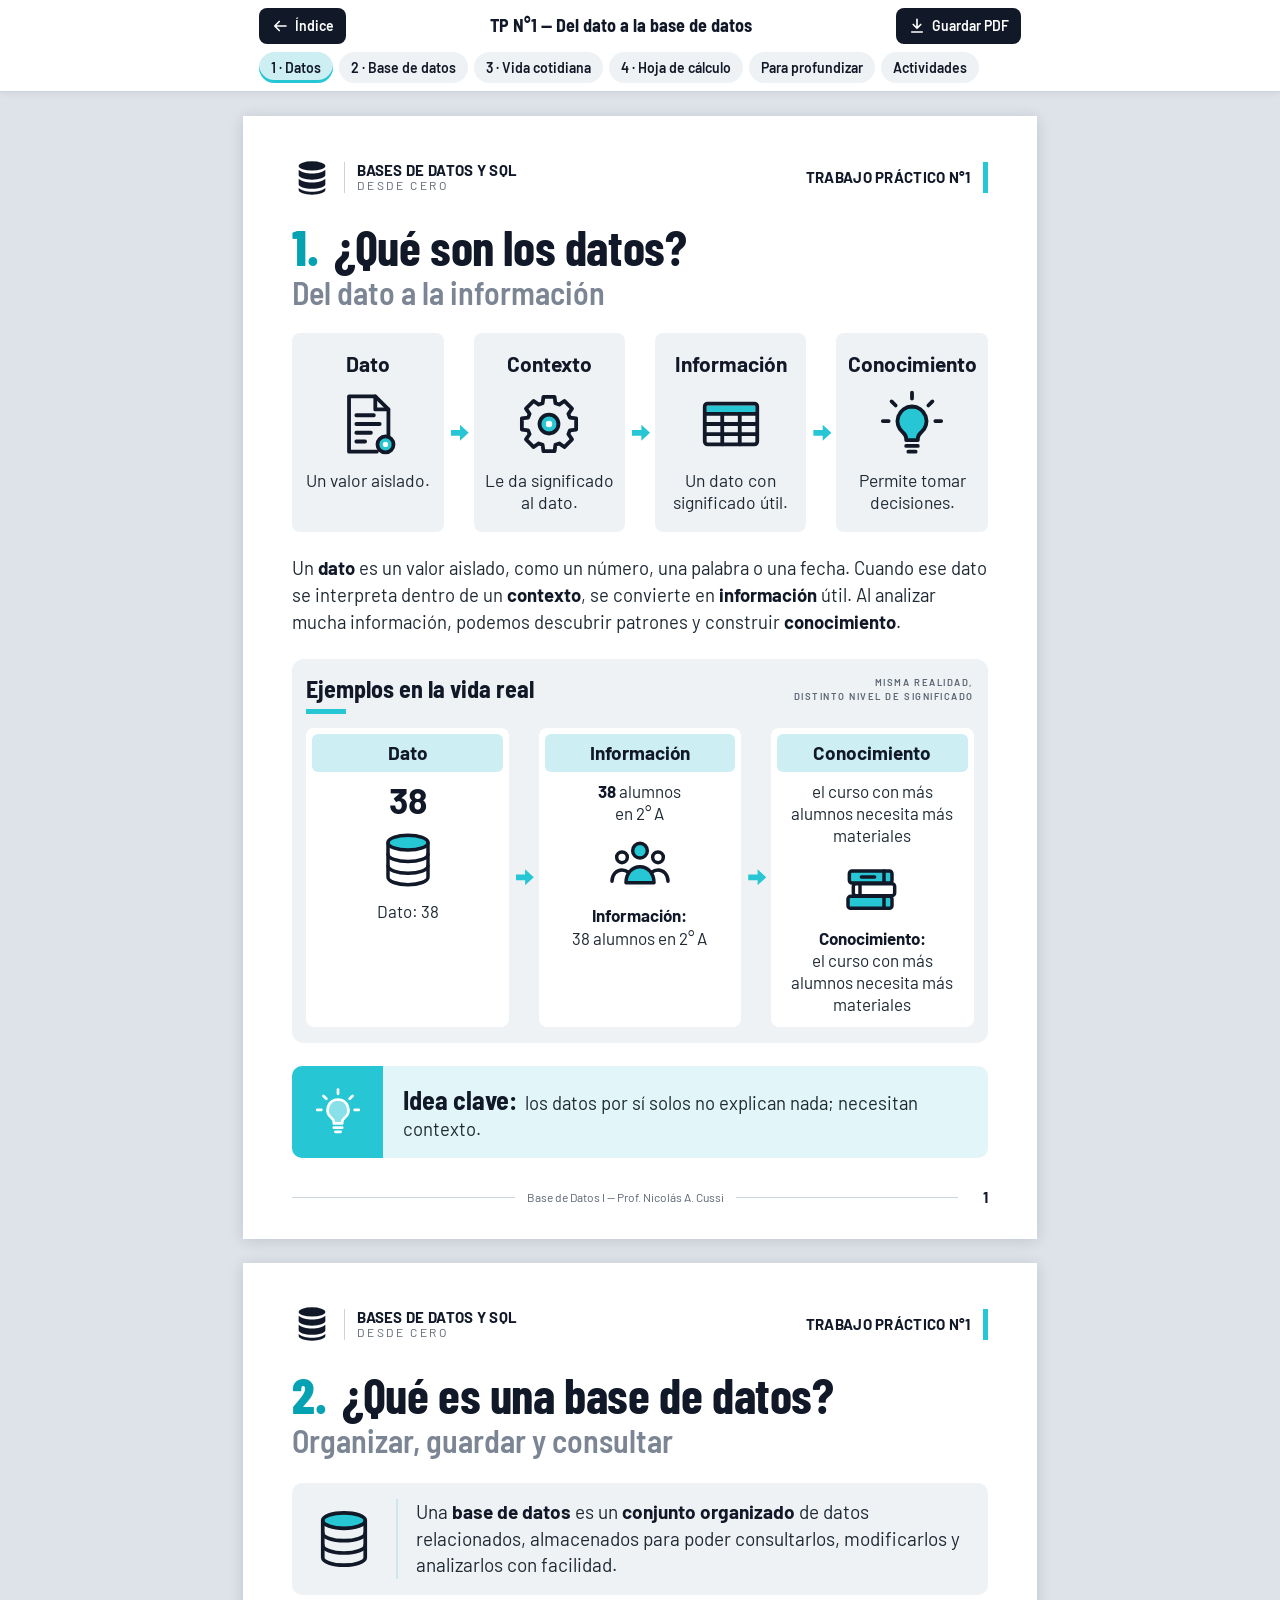
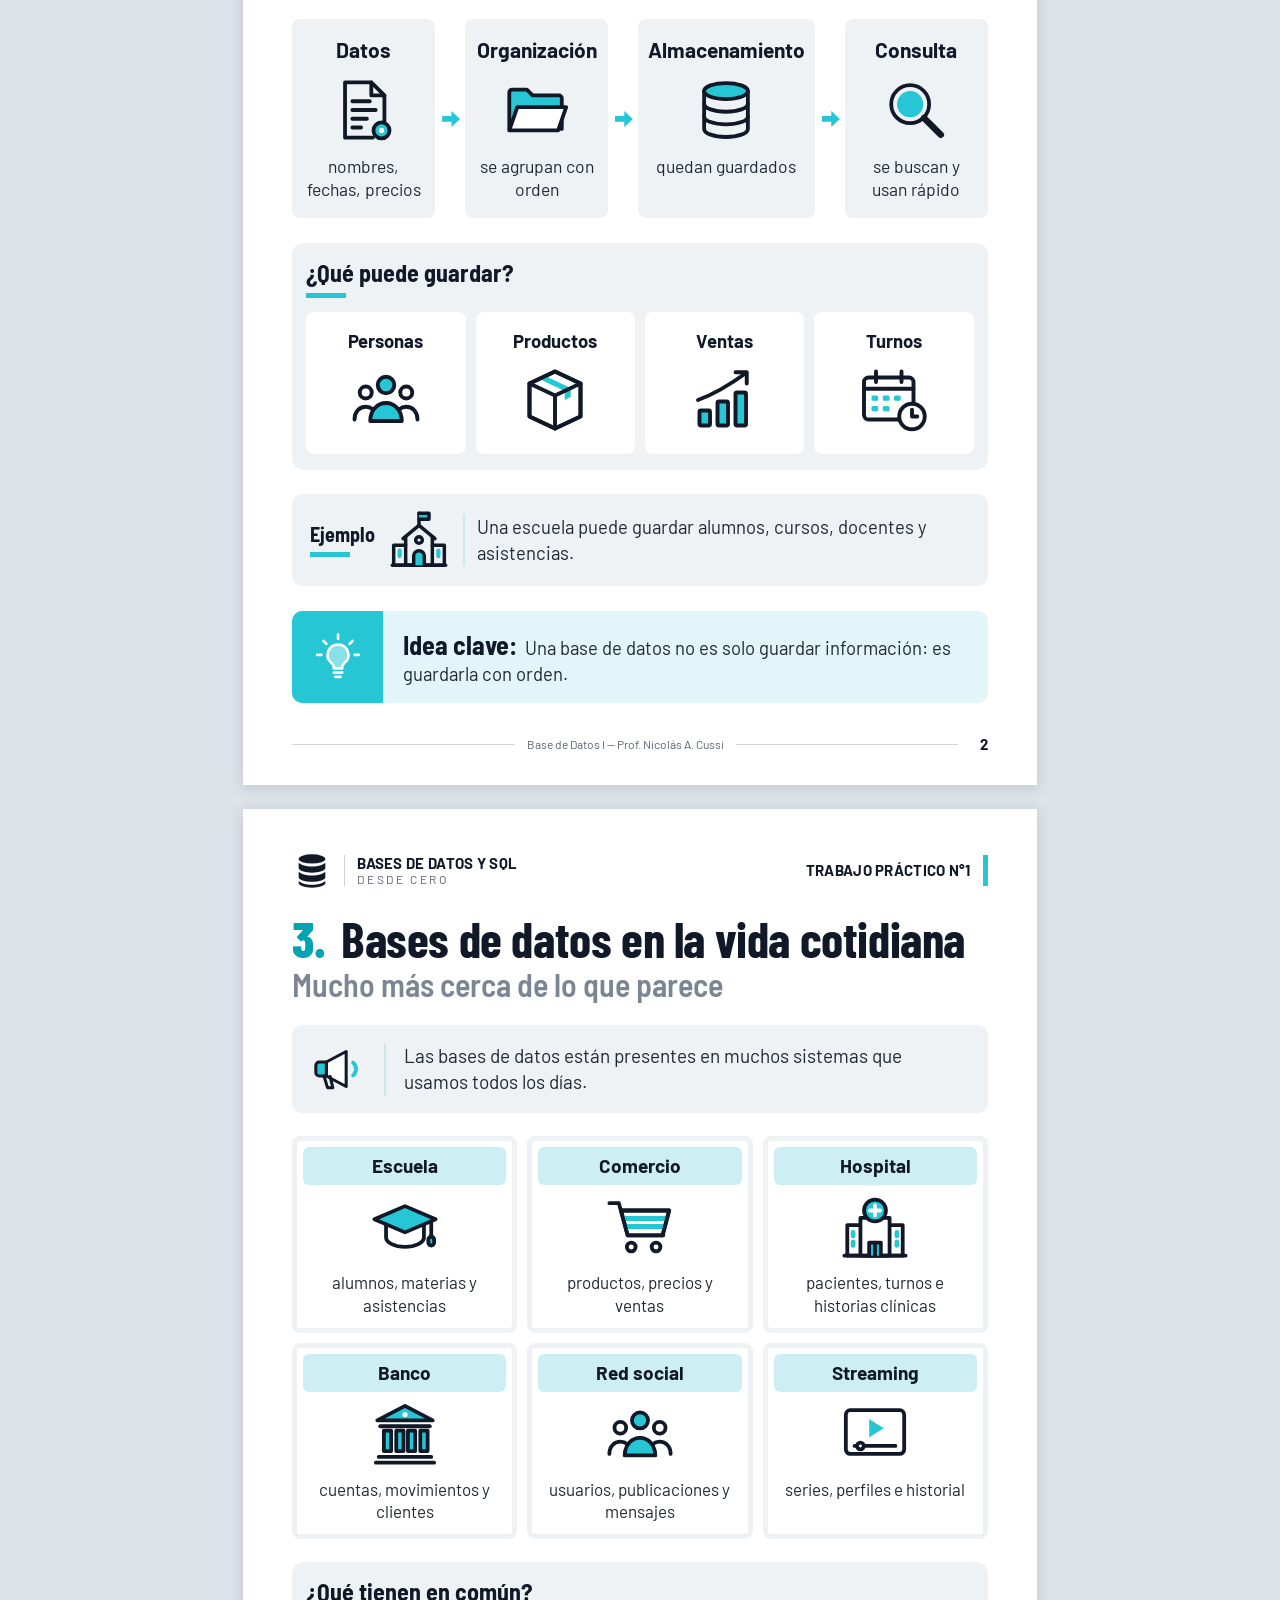
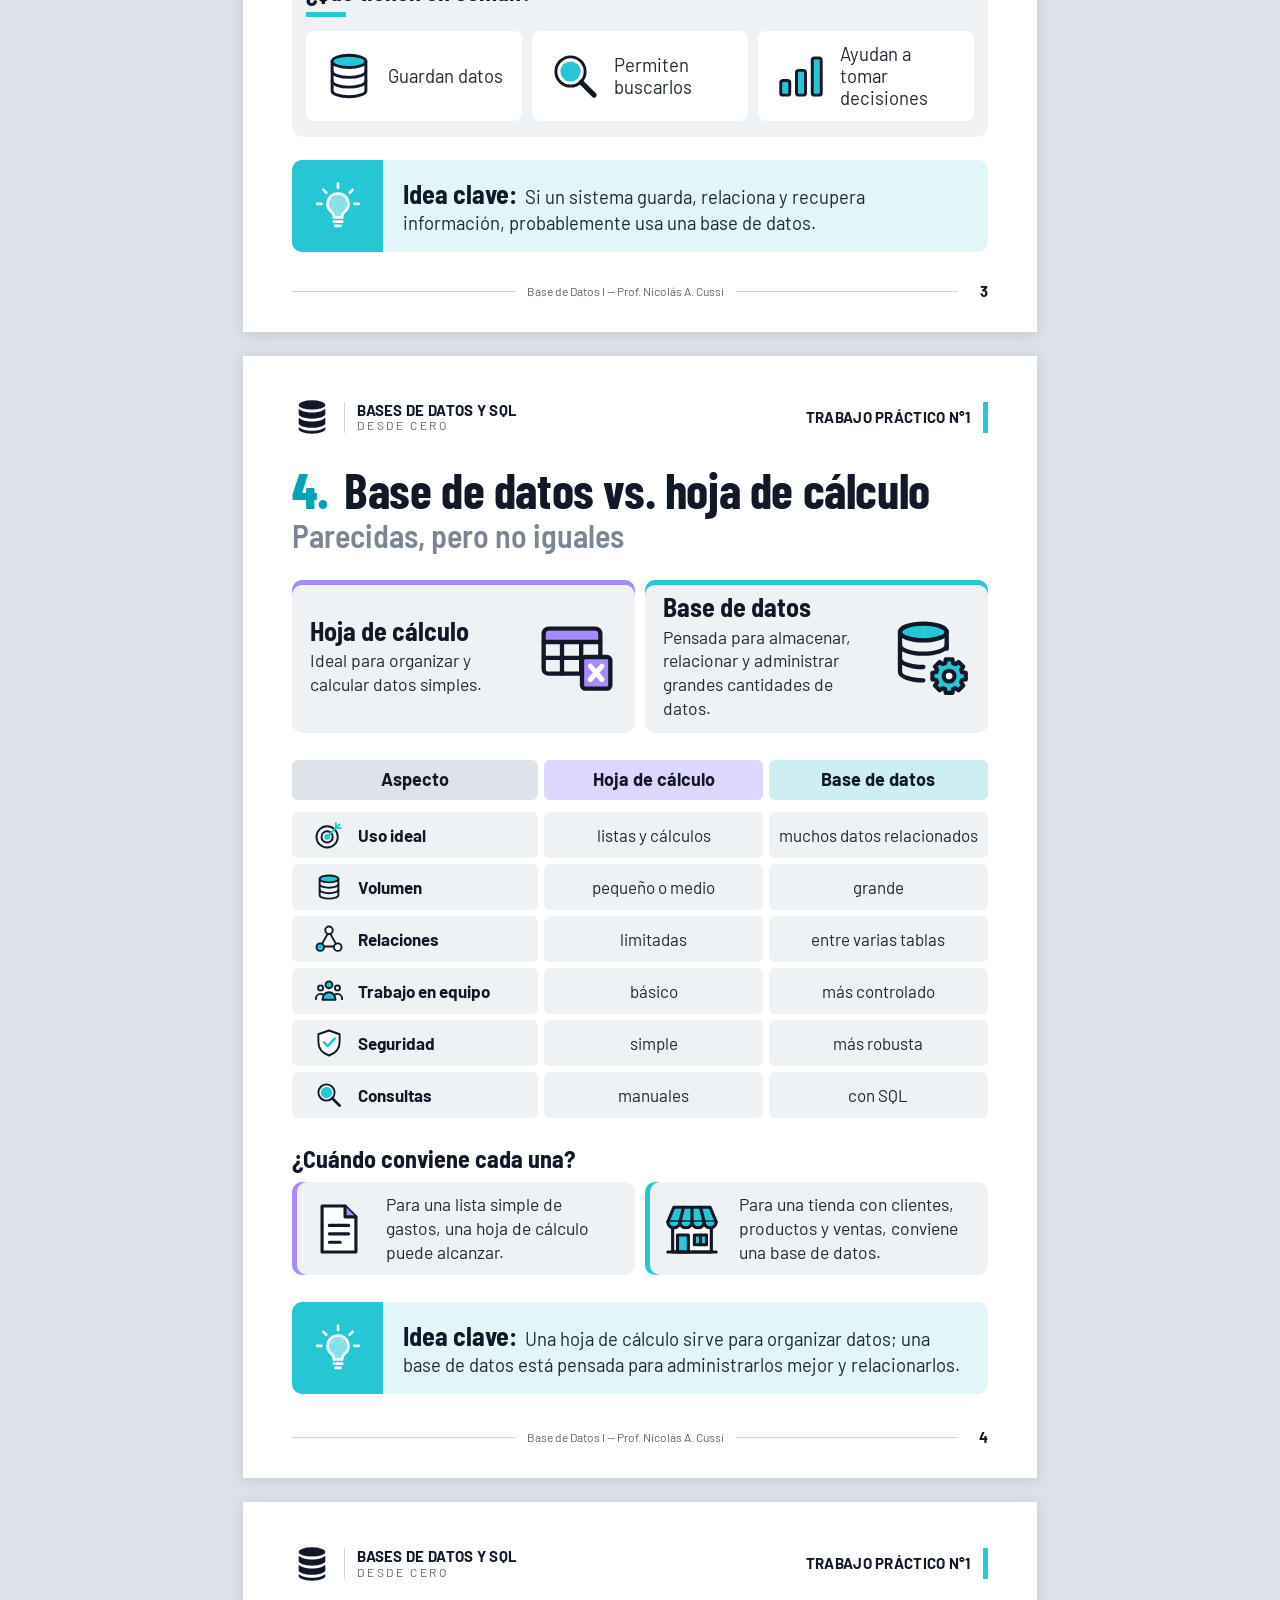
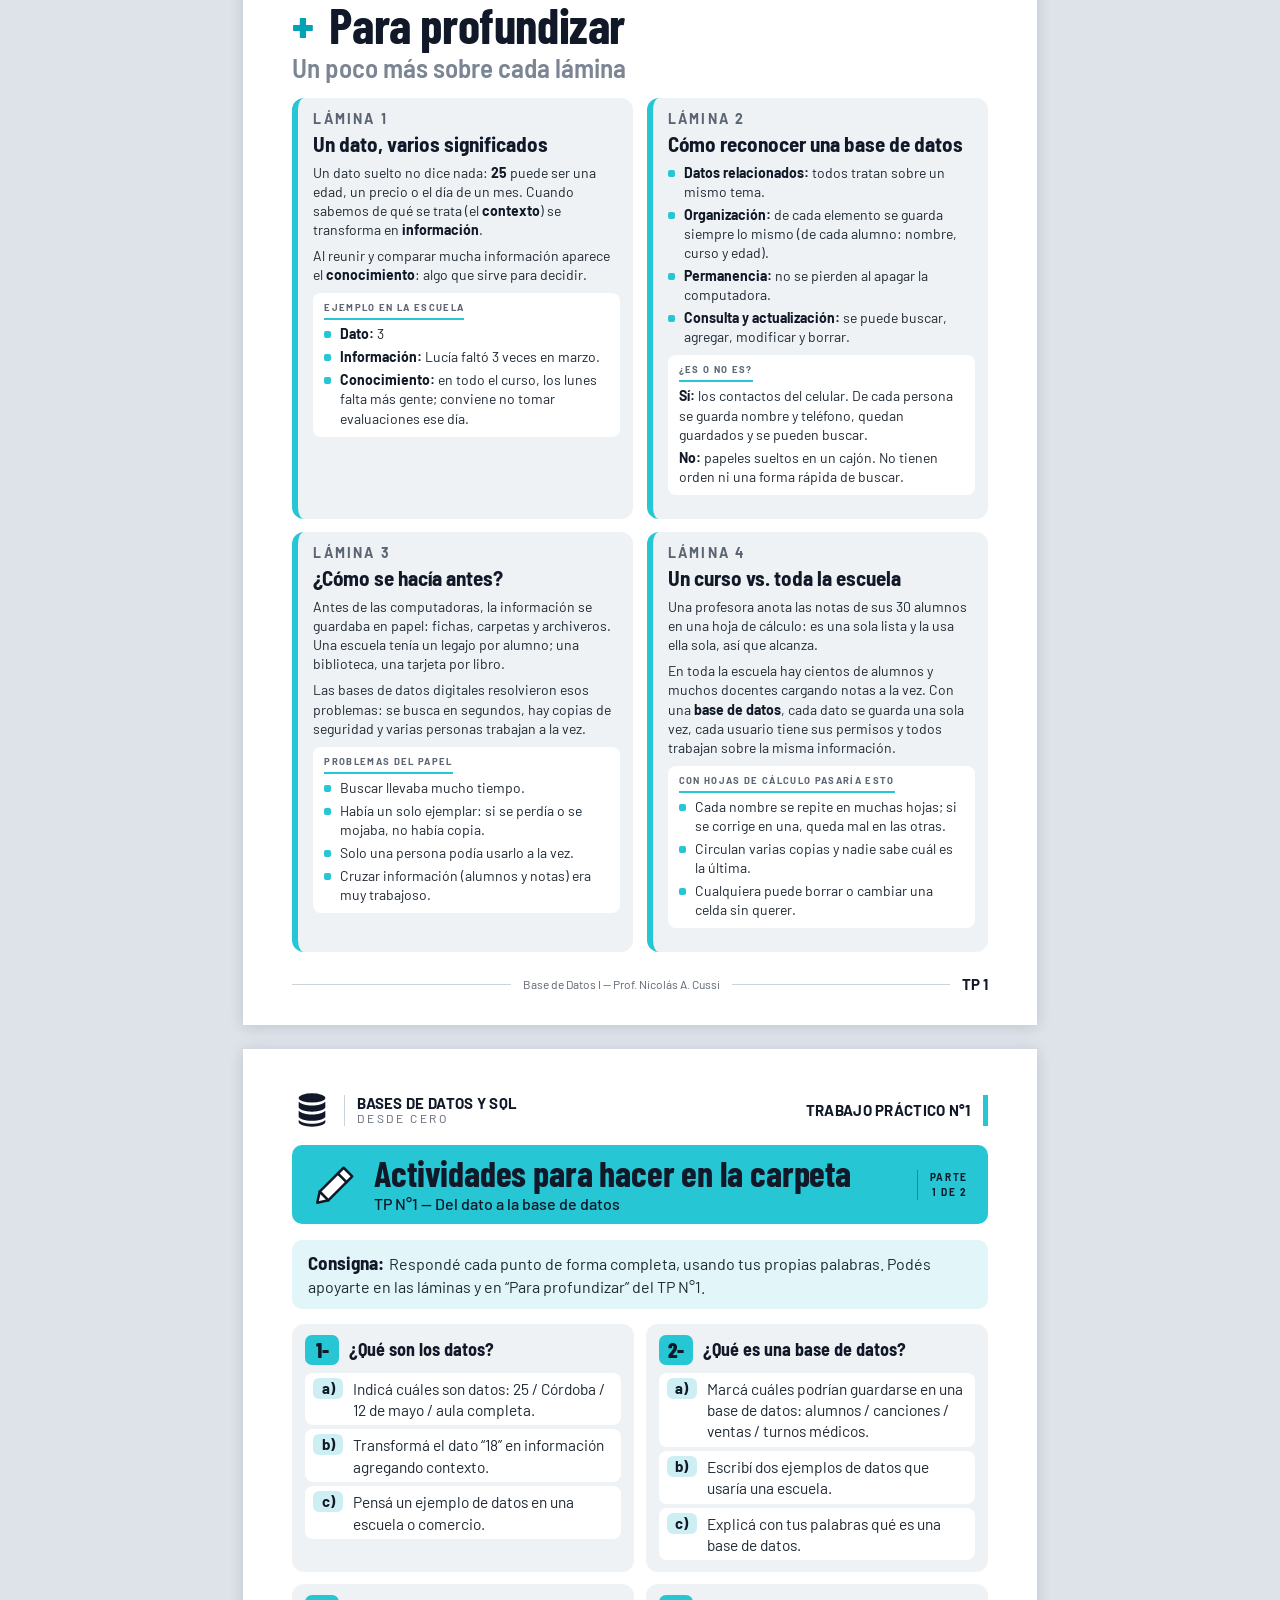
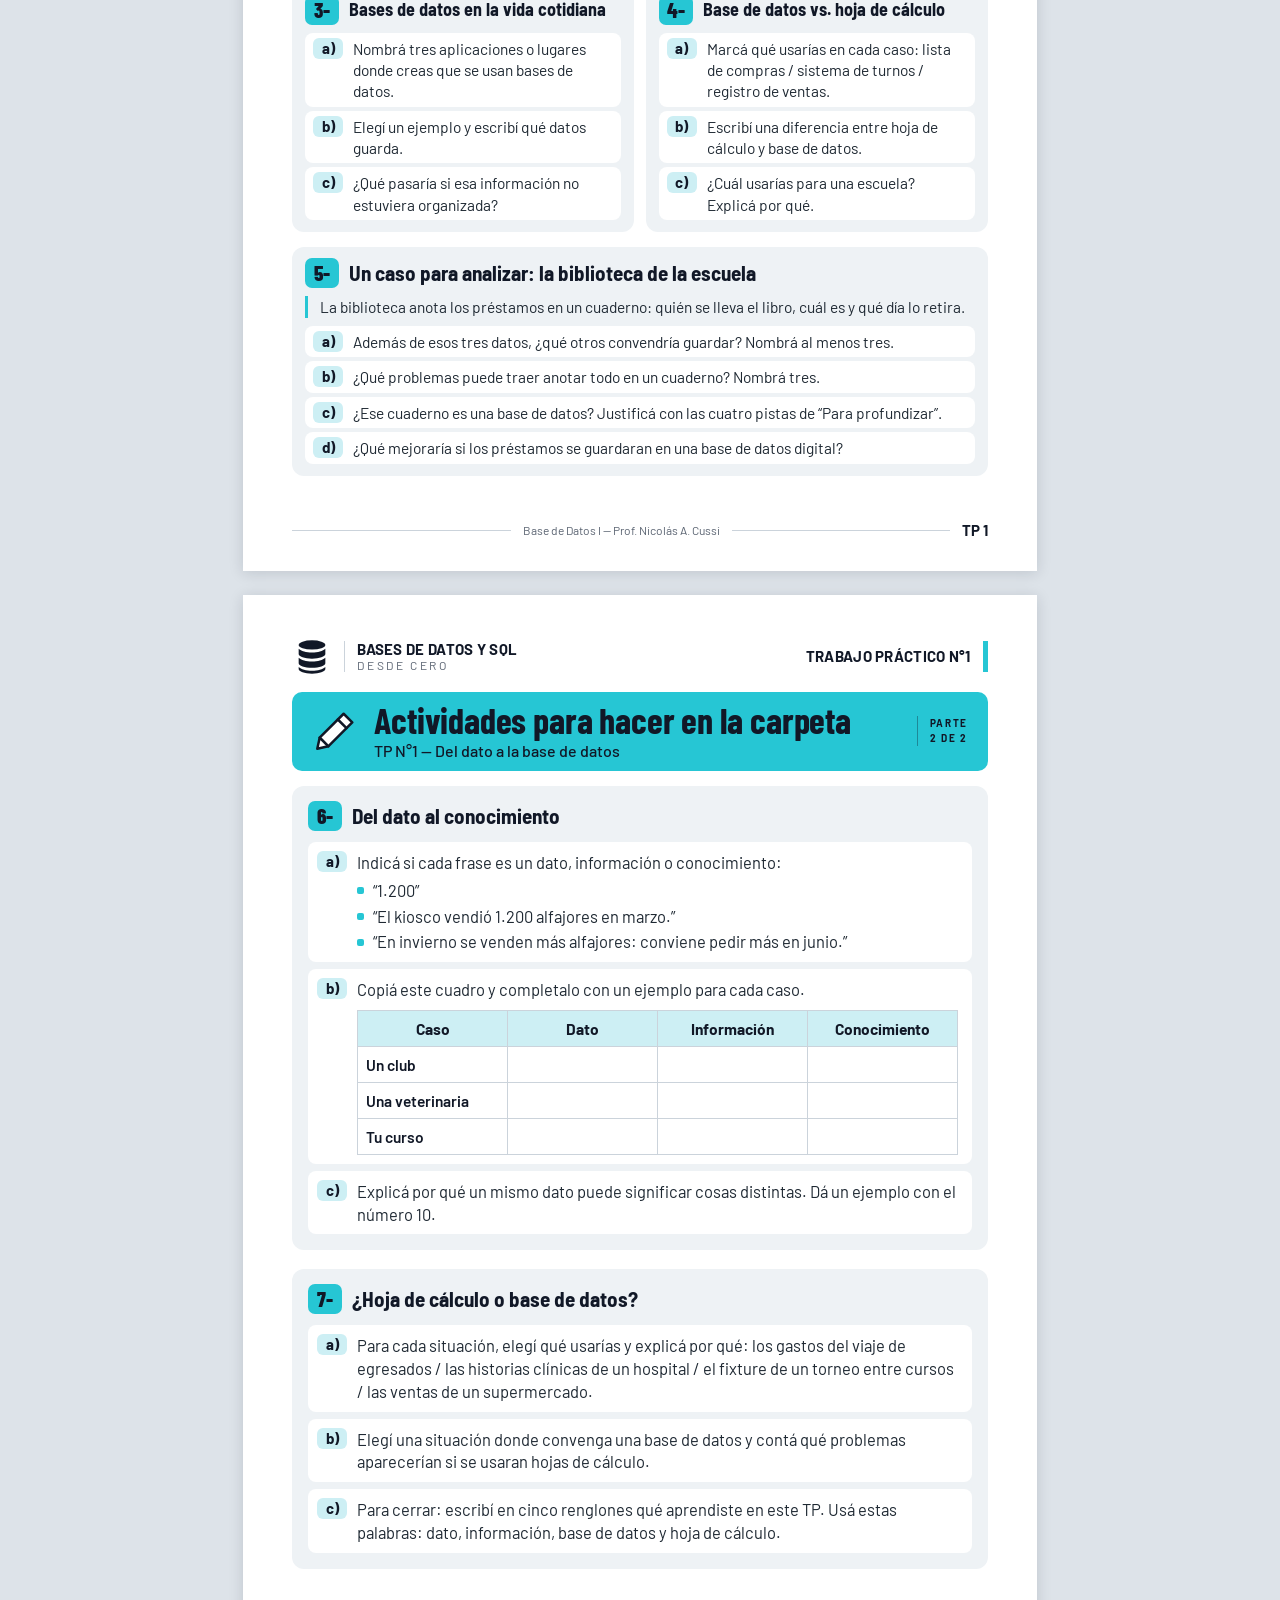
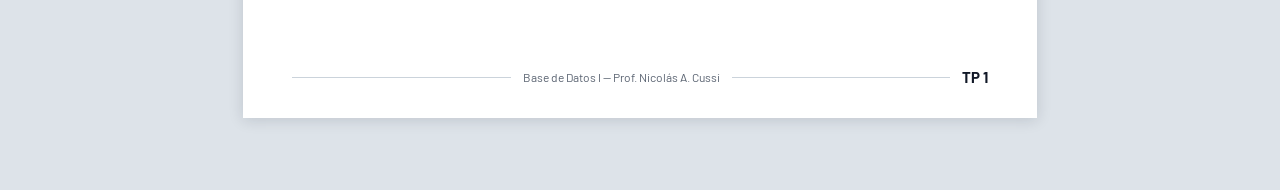
==== commit ceb4c935: "Colores TP1: hoja de cálculo en violeta y base de datos en cian (lámina 4) - Tarjetas de comparación" ====
--- a/unidades/tp01.html
+++ b/unidades/tp01.html
@@ -10,7 +10,7 @@
   <link rel="preload" href="../assets/fonts/barlow-semi-condensed-latin-700-normal.woff2" as="font" type="font/woff2" crossorigin>
   <link rel="stylesheet" href="../assets/css/estilos.css">
 </head>
-<body data-tp="1">
+<body data-tp="1" class="modulo-1">
 
 <!-- ====== Íconos (SVG simples, rehechos a partir del PDF) ====== -->
 <svg width="0" height="0" style="position:absolute" aria-hidden="true" focusable="false">
@@ -427,14 +427,14 @@
     </div>
 
     <ul class="comparar">
-      <li><div><h3>Hoja de cálculo</h3><p>Ideal para organizar y calcular datos simples.</p></div><svg class="ico ico--xl" aria-hidden="true" focusable="false"><use href="#i-planilla"/></svg></li>
-      <li><div><h3>Base de datos</h3><p>Pensada para almacenar, relacionar y administrar grandes cantidades de datos.</p></div><svg class="ico ico--xl" aria-hidden="true" focusable="false"><use href="#i-db-engranaje"/></svg></li>
+      <li class="grupo grupo--planilla"><div><h3>Hoja de cálculo</h3><p>Ideal para organizar y calcular datos simples.</p></div><svg class="ico ico--xl" aria-hidden="true" focusable="false"><use href="#i-planilla"/></svg></li>
+      <li class="grupo"><div><h3>Base de datos</h3><p>Pensada para almacenar, relacionar y administrar grandes cantidades de datos.</p></div><svg class="ico ico--xl" aria-hidden="true" focusable="false"><use href="#i-db-engranaje"/></svg></li>
     </ul>
 
     <table class="tabla-comp">
       <caption class="sr-only">Comparación entre una hoja de cálculo y una base de datos</caption>
       <thead>
-        <tr><th scope="col">Aspecto</th><th scope="col">Hoja de cálculo</th><th scope="col">Base de datos</th></tr>
+        <tr><th scope="col">Aspecto</th><th scope="col" class="grupo grupo--planilla">Hoja de cálculo</th><th scope="col" class="grupo">Base de datos</th></tr>
       </thead>
       <tbody>
         <tr><th scope="row"><span><svg class="ico" aria-hidden="true" focusable="false"><use href="#i-objetivo"/></svg>Uso ideal</span></th><td>listas y cálculos</td><td>muchos datos relacionados</td></tr>
@@ -449,8 +449,8 @@
     <section aria-labelledby="c4">
       <h3 class="subtitulo sin-raya" id="c4">¿Cuándo conviene cada una?</h3>
       <ul class="cuando">
-        <li><svg class="ico ico--l" aria-hidden="true" focusable="false"><use href="#i-hoja"/></svg><span>Para una lista simple de gastos, una hoja de cálculo puede alcanzar.</span></li>
-        <li><svg class="ico ico--l" aria-hidden="true" focusable="false"><use href="#i-tienda"/></svg><span>Para una tienda con clientes, productos y ventas, conviene una base de datos.</span></li>
+        <li class="grupo grupo--planilla"><svg class="ico ico--l" aria-hidden="true" focusable="false"><use href="#i-hoja"/></svg><span>Para una lista simple de gastos, una hoja de cálculo puede alcanzar.</span></li>
+        <li class="grupo"><svg class="ico ico--l" aria-hidden="true" focusable="false"><use href="#i-tienda"/></svg><span>Para una tienda con clientes, productos y ventas, conviene una base de datos.</span></li>
       </ul>
     </section>
 
--- a/assets/css/estilos.css
+++ b/assets/css/estilos.css
@@ -16,12 +16,37 @@
 
 /* ---------- Paleta (detectada del PDF) ---------- */
 :root {
-  /* Identidad del cuadernillo */
-  --cian: #26C6D4;          /* acento: íconos, barras, flechas, recuadros */
-  --cian-numero: #05A2B4;   /* número de cada título (ajustado: 3:1 sobre blanco) */
-  --cian-claro: #CDEFF4;    /* encabezados de tarjetas */
-  --cian-suave: #E2F5F8;    /* fondo de "Idea clave" */
+  /* Identidad del cuadernillo. El acento es el cian del Módulo 1;
+     .modulo-2 y .modulo-3 lo cambian por el color de su módulo */
+  --conceptos: #26C6D4;     /* cian del Módulo 1 (también en la franja del Integrador) */
+  --acento: var(--conceptos); /* acento: íconos, barras, flechas, recuadros */
+  --acento-numero: #05A2B4; /* número de cada título (ajustado: 3:1 sobre blanco) */
+  --acento-claro: #CDEFF4;  /* encabezados de tarjetas */
+  --acento-suave: #E2F5F8;  /* fondo de "Idea clave" */
+  /* Texto de color sobre blanco o sobre el tono claro (el cian de acento no sirve para texto chico) */
+  --acento-texto: #0B6B7A;  /* 6,2:1 */
+
+  /* Colores con significado propio */
+  --planilla: #A78BFA; --planilla-numero: #7C3AED; --planilla-texto: #6D28D9; --planilla-claro: #DDD6FE; --planilla-suave: #EDE9FE;
+  --sql: #60A5FA;      --sql-numero: #2563EB;      --sql-texto: #1D4ED8;      --sql-claro: #BFDBFE;      --sql-suave: #DBEAFE;
+  --archivo: #F59E0B;  --archivo-texto: #92400E;   --archivo-claro: #FEF3C7;  --archivo-linea: #FDE68A;
+  --naranja: #EA580C;  --naranja-texto: #C2410C;   --naranja-claro: #FFEDD5;
+  --ok: #15803D;       --ok-oscuro: #166534;       --ok-claro: #DCFCE7;
+
+  /* Ventanas: los tres puntos */
+  --punto-rojo: #FF5F57; --punto-amarillo: #FEBC2E; --punto-verde: #28C840;
+
+  /* Código en pantalla (fondo --consola-fondo; todos 5:1 o más) */
+  --consola-fondo: #1E293B; --cod-texto: #E2E8F0;
+  --cod-etq: #FB7185;  /* rosa: palabras clave (MIENTRAS, SI, SELECT…) */
+  --cod-atr: #A3E635;  /* lima: nombres de campos y tablas */
+  --cod-str: #FDE047;  /* amarillo: textos entre comillas */
+  --cod-com: #94A3B8;  /* gris azulado, en cursiva: comentarios */
+  --cod-num: #C084FC;  /* violeta: números */
+  --cod-fun: #67E8F9;  /* cian: acciones (abrir, leer, mostrar) y funciones */
+
   --panel: #EEF2F5;         /* recuadros grises */
+  --panel-oscuro: #DDE3E9;  /* gris un tono más oscuro (encabezado neutro de una tabla) */
   --panel-linea: #C9E9EE;   /* divisor dentro de recuadros */
   --blanco: #FFFFFF;
   --tinta: #111827;         /* títulos e íconos */
@@ -33,11 +58,21 @@
 
   --foco: #1E3A8A;          /* contorno de foco del teclado */
 
+  /* TP3: campos alternados dentro de un archivo de texto */
+  --campo-a: var(--acento-claro);
+  --campo-b: #DDE3E9;
+
   --radio: 10px;
   --fuente: "Barlow", system-ui, -apple-system, "Segoe UI", Roboto, sans-serif;
   --fuente-titulo: "Barlow Semi Condensed", "Barlow", system-ui, sans-serif;
   --fuente-titular: "Barlow Condensed", "Barlow Semi Condensed", system-ui, sans-serif;
-}
+  --fuente-mono: ui-monospace, "Cascadia Mono", Consolas, "Liberation Mono", "Courier New", monospace;
+}
+
+/* Acento por módulo: clase en el <body> de cada TP (o en cada bloque de la portada).
+   modulo-1 no cambia nada: usa el cian de :root */
+.modulo-2 { --acento: var(--planilla); --acento-numero: var(--planilla-numero); --acento-texto: var(--planilla-texto); --acento-claro: var(--planilla-claro); --acento-suave: var(--planilla-suave); --panel-linea: var(--planilla-claro); }
+.modulo-3 { --acento: var(--sql); --acento-numero: var(--sql-numero); --acento-texto: var(--sql-texto); --acento-claro: var(--sql-claro); --acento-suave: var(--sql-suave); --panel-linea: var(--sql-claro); }
 
 /* ---------- Base ---------- */
 *, *::before, *::after { box-sizing: border-box; }
@@ -72,7 +107,7 @@
 .ico {
   width: 48px; height: 48px; flex: none;
   color: var(--tinta);
-  --ac: var(--cian);
+  --ac: var(--acento);
   fill: none; stroke: currentColor; stroke-width: 2.6;
   stroke-linecap: round; stroke-linejoin: round;
 }
@@ -125,7 +160,7 @@
   padding: 6px 12px; border-radius: 999px;
   background: var(--panel); color: var(--tinta);
 }
-.partes a[aria-current="true"] { background: var(--cian-claro); box-shadow: inset 0 -3px 0 var(--cian); }
+.partes a[aria-current="true"] { background: var(--acento-claro); box-shadow: inset 0 -3px 0 var(--acento); }
 
 /* ==========================================================
    Lámina (una página del cuadernillo)
@@ -157,7 +192,7 @@
 .cab__marca span { font-size: 11px; letter-spacing: .22em; color: var(--gris); }
 .cab__lema { margin-left: auto; text-align: right; line-height: 1.15; }
 /* barra vertical del alto del bloque de texto (2 renglones de .cab__marca) */
-.cab__raya { width: 5px; height: 29px; background: var(--cian); flex: none; }
+.cab__raya { width: 5px; height: 29px; background: var(--acento); flex: none; }
 .cab__marca + .cab__raya { margin-left: auto; }
 @media (max-width: 479px) {
   .cab { gap: 10px; }
@@ -176,7 +211,7 @@
   font-size: clamp(34px, 9.6vw, 56px); line-height: 1; letter-spacing: -.008em;
   color: var(--tinta);
 }
-.tit__num { color: var(--cian-numero); font-weight: 800; margin-right: .12em; }
+.tit__num { color: var(--acento-numero); font-weight: 800; margin-right: .12em; }
 .tit__sub {
   margin-top: 4px;
   font-family: var(--fuente-titulo); font-weight: 600;
@@ -196,7 +231,7 @@
   line-height: 1.15;
 }
 .subtitulo::after {
-  content: ""; display: block; width: 40px; height: 5px; margin-top: 6px; background: var(--cian);
+  content: ""; display: block; width: 40px; height: 5px; margin-top: 6px; background: var(--acento);
 }
 .panel__cab { display: flex; align-items: flex-start; justify-content: space-between; gap: 12px; margin-bottom: 14px; }
 .panel__nota {
@@ -219,7 +254,7 @@
 .secuencia > li { position: relative; }
 .secuencia > li:not(:last-child)::after {
   content: ""; position: absolute; left: 50%; bottom: -21px;
-  width: 18px; height: 16px; background: var(--cian);
+  width: 18px; height: 16px; background: var(--acento);
   clip-path: polygon(0 32%, 52% 32%, 52% 0, 100% 50%, 52% 100%, 52% 68%, 0 68%);
   transform: translateX(-50%) rotate(90deg);
 }
@@ -241,7 +276,7 @@
 }
 .tarjeta__cab {
   align-self: stretch;
-  background: var(--cian-claro); border-radius: 6px;
+  background: var(--acento-claro); border-radius: 6px;
   font-family: var(--fuente); font-weight: 700; font-size: 18px; color: var(--tinta);
   padding: 6px 8px;
 }
@@ -294,7 +329,7 @@
   background: var(--panel); border-radius: 6px; padding: 9px 6px;
   font-size: 15px; line-height: 1.2; text-align: center; font-weight: 400;
 }
-.tabla-comp thead th { background: var(--cian-claro); font-weight: 700; color: var(--tinta); font-size: 16px; }
+.tabla-comp thead th { background: var(--acento-claro); font-weight: 700; color: var(--tinta); font-size: 16px; }
 .tabla-comp thead th:first-child, .tabla-comp tbody th { width: 36%; }
 .tabla-comp tbody th { text-align: left; font-weight: 700; color: var(--tinta); }
 .tabla-comp tbody th span { display: flex; align-items: center; gap: 8px; }
@@ -309,6 +344,16 @@
 }
 .sin-raya::after { display: none; }
 
+/* Dos grupos en un mismo esquema: el primero con el acento del módulo (.grupo) y el segundo
+   en naranja (.grupo--naranja); en el TP1 el segundo es la hoja de cálculo (.grupo--planilla) */
+.grupo { --grupo: var(--acento); --grupo-claro: var(--acento-claro); }
+.grupo--planilla { --grupo: var(--planilla); --grupo-claro: var(--planilla-claro); }
+.grupo--planilla .ico { --ac: var(--planilla); }
+.comparar .grupo { box-shadow: inset 0 5px 0 var(--grupo); }
+.cuando .grupo { box-shadow: inset 5px 0 0 var(--grupo); }
+.tabla-comp thead th.grupo { background: var(--grupo-claro); }
+.tabla-comp thead th:first-child { background: var(--panel-oscuro); }
+
 /* Tabla de ejemplo con señalamientos (Tabla · Fila · Columna) */
 .senalada { display: grid; gap: 12px; }
 .tabla-ej {
@@ -316,19 +361,19 @@
   background: var(--blanco); font-size: 16px; line-height: 1.2; text-align: center;
 }
 .tabla-ej caption {
-  background: var(--cian); color: var(--tinta); border-radius: 8px 8px 0 0;
+  background: var(--acento); color: var(--tinta); border-radius: 8px 8px 0 0;
   font-weight: 700; font-size: 19px; letter-spacing: .05em; padding: 5px;
 }
-.tabla-ej th { background: var(--cian-claro); color: var(--tinta); font-weight: 700; padding: 7px 4px; }
+.tabla-ej th { background: var(--acento-claro); color: var(--tinta); font-weight: 700; padding: 7px 4px; }
 .tabla-ej td { padding: 6px 4px; border-top: 1px solid var(--linea); }
 .tabla-ej th + th, .tabla-ej td + td { border-left: 1px solid var(--linea); }
-.tabla-ej .marca-col { border: 3px solid var(--cian); background: var(--cian-suave); }
-.tabla-ej .marca-fila { border: 3px solid var(--cian); }
-.tabla-ej .marca-fila td { background: var(--cian-claro); }
+.tabla-ej .marca-col { border: 3px solid var(--acento); background: var(--acento-suave); }
+.tabla-ej .marca-fila { border: 3px solid var(--acento); }
+.tabla-ej .marca-fila td { background: var(--acento-claro); }
 .senal { display: grid; grid-template-columns: auto 1fr; align-items: center; gap: 4px 10px; }
 .senal b {
   position: relative; justify-self: start;
-  background: var(--cian); color: var(--tinta); border-radius: 6px;
+  background: var(--acento); color: var(--tinta); border-radius: 6px;
   font-weight: 700; font-size: 16px; padding: 4px 12px;
 }
 .senal p { font-size: 15px; line-height: 1.3; }
@@ -342,7 +387,7 @@
 .entidades .tarjeta { gap: 6px; padding-bottom: 10px; }
 .tarjeta .tarjeta__rotulo { font-size: 16px; }
 .chips { align-self: stretch; display: grid; grid-template-columns: 1fr 1fr; gap: 6px; padding: 0 4px; }
-.chips li { background: var(--cian-suave); border-radius: 6px; padding: 5px 4px; font-size: 16px; text-align: center; }
+.chips li { background: var(--acento-suave); border-radius: 6px; padding: 5px 4px; font-size: 16px; text-align: center; }
 
 /* ¿Cómo reconocerlos? (dos definiciones con ejemplo) */
 .reconocer { display: grid; gap: 10px; }
@@ -356,8 +401,8 @@
   font-family: var(--fuente-titular); font-weight: 800; font-size: 44px; line-height: 48px;
   letter-spacing: .03em; color: var(--tinta);
 }
-.tipo__valor--cian { color: var(--cian-numero); }
-.tipo__valor span { color: var(--cian); }
+.tipo__valor--acento { color: var(--acento-numero); }
+.tipo__valor span { color: var(--acento); }
 
 /* Tabla con datos dentro de una actividad */
 .act-tabla caption { text-align: left; font-weight: 700; letter-spacing: .05em; color: var(--tinta); padding-bottom: 4px; }
@@ -368,7 +413,7 @@
 .pf-grid { display: grid; gap: 12px; }
 .pf {
   display: grid; gap: 8px;
-  background: var(--panel); border-radius: 12px; border-left: 6px solid var(--cian);
+  background: var(--panel); border-radius: 12px; border-left: 6px solid var(--acento);
   padding: 14px 14px 14px 16px;
 }
 .pf__etiqueta { font-size: 10px; font-weight: 700; letter-spacing: .16em; text-transform: uppercase; color: var(--gris); }
@@ -379,18 +424,18 @@
 .pf__caja { background: var(--blanco); border-radius: 8px; padding: 10px 12px; display: grid; gap: 6px; }
 .pf__caja h4 {
   font-size: 11px; font-weight: 700; letter-spacing: .14em; text-transform: uppercase; color: var(--gris);
-  padding-bottom: 5px; border-bottom: 3px solid var(--cian); justify-self: start;
+  padding-bottom: 5px; border-bottom: 3px solid var(--acento); justify-self: start;
 }
 .pf__lista { display: grid; gap: 5px; }
 .pf__lista li { position: relative; padding-left: 16px; }
-.pf__lista li::before { content: ""; position: absolute; left: 0; top: .5em; width: 7px; height: 7px; background: var(--cian); border-radius: 2px; }
+.pf__lista li::before { content: ""; position: absolute; left: 0; top: .5em; width: 7px; height: 7px; background: var(--acento); border-radius: 2px; }
 
 /* Idea clave */
 .idea {
   display: grid; grid-template-columns: 64px 1fr; align-items: stretch;
-  background: var(--cian-suave); border-radius: var(--radio); overflow: hidden;
-}
-.idea__ico { display: flex; align-items: center; justify-content: center; background: var(--cian); }
+  background: var(--acento-suave); border-radius: var(--radio); overflow: hidden;
+}
+.idea__ico { display: flex; align-items: center; justify-content: center; background: var(--acento); }
 .idea__ico .ico { color: var(--blanco); --ac: rgba(255, 255, 255, .45); width: 40px; height: 40px; }
 .idea p { padding: 12px 14px; font-size: 16.5px; line-height: 1.35; align-self: center; }
 .idea strong { font-family: var(--fuente-titulo); font-size: 21px; margin-right: 4px; }
@@ -411,7 +456,7 @@
    ========================================================== */
 .act-banda {
   display: flex; align-items: center; gap: 14px;
-  background: var(--cian); color: var(--tinta);
+  background: var(--acento); color: var(--tinta);
   border-radius: var(--radio); padding: 12px 16px;
 }
 .act-banda .ico { --ac: var(--blanco); width: 40px; height: 40px; }
@@ -423,7 +468,7 @@
   padding-left: 12px; border-left: 1.5px solid rgba(17, 24, 39, .35);
 }
 .consigna {
-  background: var(--cian-suave); border-radius: var(--radio);
+  background: var(--acento-suave); border-radius: var(--radio);
   padding: 12px 16px; font-size: 16.5px; line-height: 1.4;
 }
 .consigna strong { font-family: var(--fuente-titulo); font-size: 19px; margin-right: 2px; }
@@ -438,10 +483,10 @@
 .act__num {
   flex: none; display: inline-flex; align-items: center; justify-content: center;
   min-width: 34px; height: 30px; padding: 0 6px; border-radius: 7px;
-  background: var(--cian); color: var(--tinta);
+  background: var(--acento); color: var(--tinta);
   font-family: var(--fuente-titular); font-weight: 800; font-size: 21px;
 }
-.act__caso { margin-top: 9px; font-size: 16px; line-height: 1.4; padding-left: 12px; border-left: 3px solid var(--cian); }
+.act__caso { margin-top: 9px; font-size: 16px; line-height: 1.4; padding-left: 12px; border-left: 3px solid var(--acento); }
 .act__items { margin-top: 9px; display: grid; gap: 6px; }
 .act__items > li {
   display: grid; grid-template-columns: 30px 1fr; gap: 10px; align-items: start;
@@ -449,19 +494,118 @@
   font-size: 16px; line-height: 1.38;
 }
 .act__letra {
-  background: var(--cian-claro); border-radius: 6px; text-align: center;
+  background: var(--acento-claro); border-radius: 6px; text-align: center;
   font-weight: 700; color: var(--tinta); font-size: 15px; line-height: 1.5;
 }
 .act__frases { margin-top: 5px; display: grid; gap: 3px; }
 .act__frases li { position: relative; padding-left: 16px; }
-.act__frases li::before { content: ""; position: absolute; left: 0; top: .5em; width: 7px; height: 7px; background: var(--cian); border-radius: 2px; }
+.act__frases li::before { content: ""; position: absolute; left: 0; top: .5em; width: 7px; height: 7px; background: var(--acento); border-radius: 2px; }
 .act-tabla {
   width: calc(100% + 40px); margin: 7px 0 0 -40px;   /* en el celular ocupa todo el ancho del ítem */
   border-collapse: collapse; table-layout: auto; font-size: 12.5px;
 }
 .act-tabla th, .act-tabla td { border: 1.5px solid var(--linea); padding: 5px 4px; text-align: left; height: 30px; }
-.act-tabla thead th { background: var(--cian-claro); font-weight: 700; color: var(--tinta); text-align: center; }
+.act-tabla thead th { background: var(--acento-claro); font-weight: 700; color: var(--tinta); text-align: center; }
 .act-tabla tbody th { font-weight: 600; color: var(--tinta); }
+
+/* Parte 2 · en la computadora (solo TPs prácticos: 4, 5, 9 e integrador) */
+.lamina--compu .act-banda { background: var(--ok); color: var(--blanco); }
+.lamina--compu .act-banda .ico { color: var(--blanco); --ac: var(--ok-oscuro); }
+.lamina--compu .act-banda__parte { border-left-color: rgba(255, 255, 255, .5); }
+.lamina--compu .act__num { background: var(--ok); color: var(--blanco); }
+.lamina--compu .act__letra, .lamina--compu .consigna { background: var(--ok-claro); }
+
+/* Recuadros "Importante" y "Recomendación" (solo en láminas nuevas y "Para profundizar") */
+.nota { display: grid; gap: 4px; border-radius: var(--radio); padding: 12px 14px 12px 18px; }
+.nota h3 { font-family: var(--fuente-titulo); font-weight: 700; font-size: 19px; line-height: 1.2; }
+.nota p { font-size: 16px; line-height: 1.4; }
+.nota--importante { background: var(--naranja-claro); box-shadow: inset 4px 0 0 var(--naranja); }
+.nota--importante h3 { color: var(--naranja-texto); }
+.nota--importante .tit-ico { --ac: var(--naranja-texto); }
+.nota--consejo, .pf__caja--consejo { background: var(--ok-claro); box-shadow: inset 4px 0 0 var(--ok); }
+.pf__caja--consejo { padding-left: 16px; }
+.nota--consejo h3, .pf__caja--consejo h4 { color: var(--ok); }
+.pf__caja--consejo h4 { border-bottom-color: var(--ok); }
+.nota--consejo .tit-ico, .pf__caja--consejo .tit-ico { --ac: var(--ok); }
+.tit-ico { display: inline-block; width: 1.2em; height: 1.2em; margin-right: 6px; vertical-align: -.25em; }
+
+/* ==========================================================
+   TP3: archivos de texto, separadores y pseudocódigo
+   ========================================================== */
+code {
+  font-family: var(--fuente-mono); font-size: .9em; color: var(--tinta);
+  background: var(--blanco); border-radius: 4px; padding: 1px 5px; white-space: pre;
+}
+
+/* Ventana de un archivo (nombre arriba, contenido en monoespaciado) */
+.archivo {
+  width: fit-content; max-width: 100%; margin: 0;
+  background: var(--blanco); border: 1.5px solid var(--linea); border-radius: 8px; overflow: hidden;
+}
+.archivo__nombre {
+  background: var(--tinta); color: var(--blanco);
+  font-family: var(--fuente-mono); font-size: 13px; font-weight: 600; padding: 4px 12px;
+}
+.archivo__txt {
+  margin: 0; padding: 8px 14px 10px; overflow-x: auto;
+  font-family: var(--fuente-mono); font-size: 15px; line-height: 1.65; color: var(--tinta);
+}
+.archivo__regla, .archivo__n { color: var(--gris); }
+.archivo__n { user-select: none; }
+.archivo__enc { font-weight: 700; }
+.c-a { background: var(--campo-a); }
+.c-b { background: var(--campo-b); }
+/* espacios visibles: un punto por cada carácter */
+.esp {
+  background-image: radial-gradient(circle, var(--gris) 0 1.4px, transparent 1.9px);
+  background-size: 1ch 100%; background-repeat: repeat-x;
+}
+.sep { background: var(--acento); color: var(--tinta); border-radius: 3px; font-weight: 700; }
+
+/* Archivo + explicación (una columna en el celular, dos en pantalla ancha) */
+.archivo-ej { display: grid; gap: 12px; align-items: start; }
+.tabla-campos { text-align: left; }
+.tabla-campos th, .tabla-campos td { padding-left: 8px; }
+.tabla-campos tbody th { background: var(--blanco); border-top: 1px solid var(--linea); font-family: var(--fuente-mono); font-size: .95em; }
+.tabla-campos tbody td { border-left: 1px solid var(--linea); }
+.muestra { display: inline-block; width: 12px; height: 12px; margin-right: 7px; border: 1px solid var(--linea); border-radius: 2px; vertical-align: -1px; }
+.lista-txt { display: grid; gap: 6px; font-size: 16px; line-height: 1.35; }
+
+/* Separadores: carácter grande + ejemplo */
+.glifo { width: 48px; text-align: center; flex: none; }
+.glifo--bajo { transform: translateY(-.24em); }   /* coma y punto y coma: subirlos al centro */
+.glifo--alto { transform: translateY(.26em); }    /* comillas: bajarlas al centro */
+.comun code, .cuando code { display: block; width: fit-content; margin-top: 3px; }
+.comun code { background: var(--panel); }
+.comun--suelto li { background: var(--panel); }
+.sin-raya + .texto { margin-top: 8px; }
+
+/* Pseudocódigo con número de línea */
+.pseudo {
+  counter-reset: ln; display: grid;
+  background: var(--blanco); border-radius: 8px; padding: 8px 0;
+  font-family: var(--fuente-mono); font-size: 14px; line-height: 1.45; color: var(--tinta);
+}
+.pseudo li { counter-increment: ln; display: flex; align-items: baseline; gap: 10px; padding: 1px 10px 1px 0; }
+.pseudo li::before {
+  content: counter(ln); flex: none; width: 2.4em; padding-right: .6em; text-align: right;
+  color: var(--gris); border-right: 2px solid var(--panel-linea);
+}
+.pseudo__c { flex: 1; min-width: 0; }
+.pseudo .i1 .pseudo__c { padding-left: 2ch; }
+.pseudo .i2 .pseudo__c { padding-left: 4ch; }
+.pseudo b { font-weight: 700; }
+.pseudo__com { color: var(--gris); }
+.pseudo__paso {
+  flex: none; font-family: var(--fuente); font-size: 12px; font-weight: 700; letter-spacing: .04em;
+  background: var(--acento); color: var(--tinta); border-radius: 999px; padding: 1px 8px;
+}
+.pf__caja code { background: var(--panel); }
+.act__items .archivo { margin-top: 8px; }
+/* Actividad con un archivo al costado de las consignas (en pantalla ancha) */
+.act__cuerpo { display: grid; gap: 0 14px; align-items: start; }
+.act__cuerpo > .archivo, .act__archivos { margin-top: 9px; }
+.act__archivos { display: grid; gap: 8px; justify-items: start; }
 
 /* ==========================================================
    Pantallas medianas: secuencias horizontales
@@ -495,7 +639,7 @@
   .senal--fila, .senal--tabla { grid-template-columns: 1fr; }
   .senal--tabla b { justify-self: center; }
   .senal--tabla p { text-align: center; }
-  .senal b::after { content: ""; position: absolute; background: var(--cian); width: 14px; height: 14px; }
+  .senal b::after { content: ""; position: absolute; background: var(--acento); width: 14px; height: 14px; }
   .senal--fila b::after { right: -13px; top: 50%; transform: translateY(-50%); clip-path: polygon(0 0, 100% 50%, 0 100%); }
   .senal--tabla b::after { left: -13px; top: 50%; transform: translateY(-50%); clip-path: polygon(100% 0, 0 50%, 100% 100%); }
   .senal--col b::after { left: 50%; top: -15px; transform: translateX(-50%); clip-path: polygon(50% 0, 100% 100%, 0 100%); }
@@ -507,6 +651,8 @@
   .pf__cols { grid-template-columns: 1.25fr 1fr; gap: 14px; }
   .ejemplo { grid-template-columns: auto auto 1fr; }
   .ejemplo p { grid-column: auto; padding-left: 12px; border-left: 2px solid var(--panel-linea); }
+  .archivo-ej { grid-template-columns: auto 1fr; gap: 16px; }
+  .act__cuerpo { grid-template-columns: auto 1fr; }
 }
 
 /* ==========================================================
@@ -621,6 +767,19 @@
   .act-tabla--datos th, .act-tabla--datos td { padding: 4px 6px; }
   .senalada { padding: 10px 16px; }
   .ambitos--4 .tarjeta { padding-bottom: 8px; }
+
+  /* TP3: archivos de texto y pseudocódigo */
+  .archivo__txt { font-size: 16px; }
+  .archivo--grande .archivo__txt { font-size: 20px; }
+  .archivo--grande .archivo__nombre { font-size: 14px; }
+  .tabla-campos { font-size: 17px; }
+  .tabla-campos td, .tabla-campos tbody th { padding: 7px 8px; }
+  .lista-txt { font-size: 17px; }
+  .pseudo { font-size: 15.5px; }
+  .act .archivo__txt { font-size: 14.5px; line-height: 1.5; padding: 6px 12px 8px; }
+  .comun--suelto { grid-template-columns: repeat(3, minmax(0, 1fr)); }
+  .comun--suelto li { padding: 10px 12px; gap: 10px; font-size: 18px; }
+  .comun--suelto .glifo, .comun--suelto .ico { width: 40px; }
 }
 
 /* ==========================================================
@@ -651,7 +810,7 @@
   font-family: var(--fuente-titular); font-weight: 800;
   font-size: clamp(38px, 11vw, 64px); line-height: .98; color: var(--tinta); letter-spacing: -.015em;
 }
-.portada__hero h1 span { color: var(--cian-numero); }
+.portada__hero h1 span { color: var(--acento-numero); }
 .portada__hero .tit__sub { margin-top: 8px; }
 .portada__datos { font-size: 15px; color: var(--gris); line-height: 1.5; }
 .portada__datos strong { color: var(--tinta); }
@@ -663,18 +822,32 @@
   background: var(--panel); border-radius: var(--radio); padding: 12px 14px;
   text-decoration: none; color: var(--texto);
   border: 2px solid transparent;
-}
-a.tp:hover { border-color: var(--cian); }
+  box-shadow: inset 6px 0 0 var(--acento);   /* franja del color del módulo */
+}
+a.tp:hover { border-color: var(--acento); }
 .tp__num {
   grid-row: span 3;
   font-family: var(--fuente-titular); font-weight: 800; font-size: 28px; line-height: 1;
-  color: var(--cian-numero); min-width: 2.2ch;
+  color: var(--acento-numero); min-width: 2.2ch;
 }
 .tp__titulo { font-weight: 700; font-size: 17px; color: var(--tinta); }
 .tp__temas { font-size: 14.5px; line-height: 1.35; }
 .tp__meta { font-size: 12.5px; font-weight: 600; letter-spacing: .06em; text-transform: uppercase; color: var(--gris); }
 .tp--pronto { opacity: .62; }
-.tp--integrador { background: var(--cian-suave); }
+/* Integrador: franja con los tres colores de módulo, en bandas con corte neto */
+.tp--integrador {
+  box-shadow: none;
+  background: linear-gradient(var(--conceptos) 0 33.34%, var(--planilla) 0 66.67%, var(--sql) 0) left / 6px 100% no-repeat, var(--acento-suave);
+}
+/* Etiquetas de la herramienta que se usa (Archivos, Planilla, XAMPP, SQL) */
+.etq {
+  display: inline-block; font-size: 11px; font-weight: 700; letter-spacing: .02em; text-transform: none;
+  padding: 1px 7px; border-radius: 999px; line-height: 1.5;
+}
+.etq--archivo  { background: var(--archivo-claro);  color: var(--archivo-texto); }
+.etq--planilla { background: var(--planilla-claro); color: var(--planilla-texto); }
+.etq--xampp    { background: var(--naranja-claro);  color: var(--naranja-texto); }
+.etq--sql      { background: var(--sql-claro);      color: var(--sql-texto); }
 .tp__visto { color: #0F766E; }
 .tp__visto[hidden] { display: none; }
 
